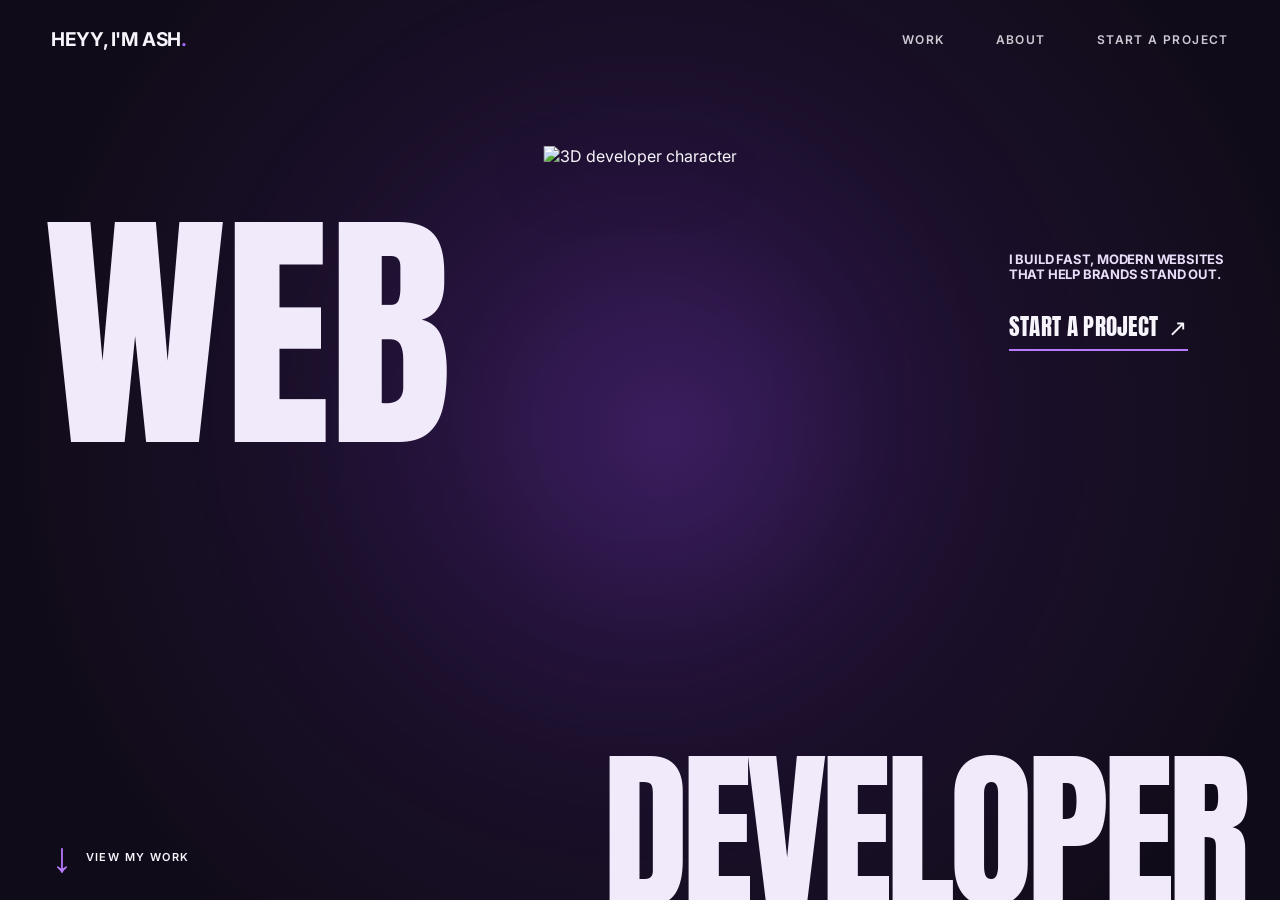
==== index.html @ 02321206 "Add files via upload" ====
<!DOCTYPE html>
<html lang="en">
<head>
    <meta charset="UTF-8">

    <meta
        name="viewport"
        content="width=device-width, initial-scale=1.0"
    >

    <meta
        name="description"
        content="Web Developer Portfolio - Modern websites and digital experiences."
    >

    <title>Web Developer | Portfolio</title>

    <!-- Fonts -->
    <link rel="preconnect" href="https://fonts.googleapis.com">
    <link rel="preconnect" href="https://fonts.gstatic.com" crossorigin>

    <link
        href="https://fonts.googleapis.com/css2?family=Anton&family=Inter:wght@400;500;600;700&display=swap"
        rel="stylesheet"
    >

    <link rel="stylesheet" href="style.css">
</head>

<body>

    <main>

        <!-- =========================
             HERO / HOME
        ========================== -->
        <section class="hero" id="home">

            <header class="navbar">

                <a href="#home" class="logo">
                  HEYY, I'M ASH<span>.</span>
                </a>

                <nav class="desktop-nav" aria-label="Main navigation">
                    <a href="#work">WORK</a>
                    <a href="#about">ABOUT</a>
                    <a href="#contact">START A PROJECT</a>
                </nav>

                <button
                    class="menu-button"
                    id="menuButton"
                    aria-label="Open navigation menu"
                    aria-expanded="false"
                >
                    <span></span>
                    <span></span>
                </button>

            </header>


            <!-- Giant background typography -->
           <!-- WEB stays behind character -->
<div class="hero-title" aria-hidden="true">
    <div class="web-word">WEB</div>
</div>

<!-- CHARACTER -->
<div class="character-wrapper">
    <picture>
        <source
            media="(max-width: 700px)"
            srcset="images/phone-view.png"
        >

        <img
            src="images/laptop-view.png"
            alt="3D developer character"
            class="character"
        >
    </picture>
</div>

<!-- DEVELOPER stays IN FRONT of character -->
<div class="developer-word" aria-hidden="true">
    DEVELOPER
</div>


            
            <!-- Right description -->
            <div class="hero-description">
                <p>
                    I BUILD FAST, MODERN
                    WEBSITES THAT HELP
                    BRANDS STAND OUT.
                </p>

                <a href="#contact" class="project-link">
                    START A PROJECT
                    <span>↗</span>
                </a>
            </div>


            <!-- Bottom -->
            <div class="hero-bottom">

                <a href="#work" class="work-link">
                    <span class="arrow">↓</span>
                    VIEW MY WORK
                </a>

                
            </div>

        </section>


        <!-- Temporary anchors.
             Actual sections hum baad mein banayenge. -->

        <div id="work"></div>
        <div id="about"></div>
        <div id="contact"></div>

    </main>


   <div class="mobile-menu" id="mobileMenu">

    <button
        class="menu-close"
        id="menuClose"
        aria-label="Close navigation menu"
    >
        <span></span>
        <span></span>
    </button>

    <nav>
        <a href="#home">HOME</a>
        <a href="#work">WORK</a>
        <a href="#about">ABOUT</a>
        <a href="#contact">START PROJECT</a>
    </nav>

</div>

    <script src="script.js"></script>

</body>
</html>
---- style.css ----
/* ========================================
   RESET
======================================== */

* {
    margin: 0;
    padding: 0;
    box-sizing: border-box;
}

html {
    scroll-behavior: smooth;
}

body {
    font-family: "Inter", sans-serif;
    background: #100b18;
    color: #f7f4fb;
    overflow-x: hidden;
}

a {
    color: inherit;
    text-decoration: none;
}

button {
    font: inherit;
}


/* ========================================
   HERO
======================================== */

.hero {
    position: relative;

    width: 100%;
    height: 100svh;
    min-height: 650px;

    overflow: hidden;
    isolation: isolate;

    background:
        radial-gradient(
            circle at 52% 48%,
            rgba(111, 53, 180, 0.35) 0%,
            rgba(73, 31, 122, 0.22) 26%,
            rgba(28, 17, 44, 0.7) 53%,
            #100b18 82%
        );
}

.hero::before {
    content: "";

    position: absolute;

    width: 550px;
    height: 550px;

    left: 50%;
    top: 46%;

    transform: translate(-50%, -50%);

    border-radius: 50%;

    background: rgba(116, 55, 190, 0.15);

    filter: blur(90px);

    pointer-events: none;

    z-index: -1;
}


/* ========================================
   NAVBAR
======================================== */

.navbar {
    position: absolute;

    z-index: 20;

    top: 0;
    left: 0;

    width: 100%;

    display: flex;
    align-items: center;
    justify-content: space-between;

    padding: 28px 4vw;
}

.logo {
    font-weight: 700;
    font-size: 19px;
    letter-spacing: -0.4px;
}

.logo span {
    color: #a76cff;
}

.desktop-nav {
    display: flex;
    align-items: center;

    gap: clamp(28px, 4vw, 70px);
}

.desktop-nav a {
    position: relative;

    font-size: 12px;
    font-weight: 600;

    letter-spacing: 1.4px;

    opacity: 0.82;

    transition:
        opacity 0.25s ease,
        color 0.25s ease;
}

.desktop-nav a::after {
    content: "";

    position: absolute;

    left: 0;
    bottom: -7px;

    width: 0;
    height: 1px;

    background: #b47cff;

    transition: width 0.25s ease;
}

.desktop-nav a:hover {
    opacity: 1;
    color: #c49aff;
}

.desktop-nav a:hover::after {
    width: 100%;
}


/* ========================================
   MAIN TYPOGRAPHY
======================================== */

.hero-title {
    position: absolute;
    inset: 0;

    z-index: 1;

    font-family: "Anton", sans-serif;
    font-weight: 400;

    line-height: 0.78;
    letter-spacing: -0.035em;

    text-transform: uppercase;

    pointer-events: none;
}

.web-word {
    position: absolute;

    left: 3.4vw;
    top: 26%;

    font-size: clamp(130px, 20vw, 370px);

    color: #f0eafb;
}


/* ========================================
   CHARACTER
======================================== */

.character-wrapper {
    position: absolute;

    z-index: 3;

    left: 50%;
    bottom: -2px;

    transform: translateX(-50%);

    height: 84%;

    display: flex;
    align-items: flex-end;
    justify-content: center;

    pointer-events: none;
}

.character-wrapper picture {
    height: 100%;

    display: flex;
    align-items: flex-end;
}

.character {
    display: block;

    width: auto;
    height: 100%;

    object-fit: contain;
    object-position: bottom center;

    filter:
        drop-shadow(0 20px 35px rgba(0, 0, 0, 0.2))
        drop-shadow(0 0 25px rgba(71, 81, 255, 0.07));
}


/* ========================================
   DEVELOPER FOREGROUND
======================================== */

.developer-word {
    position: absolute;

    z-index: 5;

    right: 2.8vw;
    bottom: 0;

    font-family: "Anton", sans-serif;
    font-weight: 400;

    font-size: clamp(100px, 13.5vw, 255px);

    line-height: 0.78;
    letter-spacing: -0.035em;

    color: #f0eafb;

    text-transform: uppercase;

    pointer-events: none;
}


/* ========================================
   HERO DESCRIPTION
======================================== */

.hero-description {
    position: absolute;

    z-index: 7;

    top: 28%;
    right: 4vw;

    width: 220px;
}

.hero-description p {
    color: #e9ddfa;

    font-size: 13px;
    font-weight: 700;

    line-height: 1.12;
    letter-spacing: -0.2px;
}

.project-link {
    display: inline-flex;
    align-items: center;

    gap: 10px;

    margin-top: 28px;
    padding-bottom: 5px;

    border-bottom: 2px solid #b77aff;

    font-family: "Anton", sans-serif;

    font-size: 23px;

    letter-spacing: 0.3px;

    transition:
        color 0.2s ease,
        gap 0.2s ease;
}

.project-link:hover {
    color: #bf8aff;
    gap: 15px;
}


/* ========================================
   HERO BOTTOM
======================================== */

.hero-bottom {
    position: absolute;

    z-index: 8;

    left: 4vw;
    right: 4vw;
    bottom: 28px;

    display: flex;
    align-items: flex-end;
    justify-content: space-between;
}

.work-link {
    display: flex;
    align-items: center;

    gap: 12px;

    font-size: 11px;
    font-weight: 600;

    letter-spacing: 1.4px;
}

.arrow {
    font-family: Arial, sans-serif;

    color: #b77aff;

    font-size: 42px;
    font-weight: 300;

    line-height: 0.7;
}


/* ========================================
   MOBILE MENU BUTTON
======================================== */

.menu-button {
    display: none;

    width: 42px;
    height: 42px;

    background: transparent;
    border: 0;

    cursor: pointer;
}

.menu-button span {
    position: absolute;

    left: 6px;

    width: 30px;
    height: 4px;

    background: #ffffff;

    border-radius: 20px;

    transform-origin: center;

    transition:
        top 0.3s ease,
        transform 0.3s ease;
}

.menu-button span:first-child {
    top: 12px;
}

.menu-button span:last-child {
    top: 24px;
}

.menu-button.active span:first-child {
    top: 19px;

    transform: rotate(45deg);
}

.menu-button.active span:last-child {
    top: 19px;

    transform: rotate(-45deg);
}


/* ========================================
   MOBILE DRAWER
======================================== */

.mobile-menu {
    position: fixed;

    z-index: 100;

    top: 0;
    right: 0;

    width: 74vw;
    max-width: 320px;

    height: 100svh;

    display: flex;
    align-items: flex-start;
    justify-content: center;

    padding: 105px 28px 50px;

    background: rgba(27, 14, 45, 0.98);

    backdrop-filter: blur(18px);

    transform: translateX(105%);

    transition: transform 0.35s ease;
}
.menu-close {
    position: absolute;

    top: 22px;
    right: 22px;

    width: 42px;
    height: 42px;

    background: transparent;
    border: 0;

    cursor: pointer;

    z-index: 10;
}

.menu-close span {
    position: absolute;

    top: 19px;
    left: 5px;

    width: 32px;
    height: 4px;

    background: #ffffff;

    border-radius: 10px;
}

.menu-close span:first-child {
    transform: rotate(45deg);
}

.menu-close span:last-child {
    transform: rotate(-45deg);
}
.mobile-menu.open {
    transform: translateX(0);
}

.mobile-menu nav {
    width: 100%;

    display: flex;
    flex-direction: column;

    align-items: flex-end;

    gap: 22px;

    text-align: right;
}

.mobile-menu a {
    font-family: "Anton", sans-serif;

    font-size: 38px;

    line-height: 1;

    color: #f0eafb;

    transition: color 0.2s ease;
}

.mobile-menu a:hover {
    color: #b77aff;
}


/* ========================================
   TABLET
======================================== */

@media (max-width: 1000px) {

    .hero-description {
        top: 24%;
        right: 3vw;

        width: 180px;
    }

    .hero-description p {
        font-size: 11px;
    }

    .project-link {
        font-size: 19px;
    }

    .character-wrapper {
        height: 78%;
    }

    .developer-word {
        bottom: 0;
    }
}


/* ========================================
   MOBILE
======================================== */

@media (max-width: 700px) {

    .hero {
        min-height: 620px;

        background:
            radial-gradient(
                circle at 50% 47%,
                rgba(117, 56, 187, 0.42),
                rgba(41, 22, 65, 0.55) 42%,
                #100b18 76%
            );
    }


    /* NAVBAR */

    .navbar {
        position: absolute;

        z-index: 1001;

        padding: 22px 20px;

        pointer-events: none;
    }

    .navbar .logo {
        font-size: 16px;

        pointer-events: auto;
    }

    .desktop-nav {
        display: none;
    }


    /* HAMBURGER / X */

    .menu-button {
        display: block;

        position: fixed;

        top: 20px;
        right: 20px;

        z-index: 1002;

        width: 42px;
        height: 42px;

        pointer-events: auto;
    }

    .menu-button span {
        left: 6px;

        width: 30px;
        height: 4px;

        background: #ffffff;
    }

    .menu-button span:first-child {
        top: 12px;
    }

    .menu-button span:last-child {
        top: 24px;
    }

    .menu-button.active span:first-child {
        top: 19px;

        transform: rotate(45deg);
    }

    .menu-button.active span:last-child {
        top: 19px;

        transform: rotate(-45deg);
    }


    /* WEB */

    .web-word {
        left: 5vw;
        top: 18%;

        font-size: 37vw;

        line-height: 0.8;

        color: #f0eafb;
    }


    /* CHARACTER */

    .character-wrapper {
        left: 50%;
        bottom: -2px;

        height: 74%;

        transform: translateX(-50%);
    }


    /* DEVELOPER */

    .developer-word {
        left: 50%;
        right: auto;

        bottom: 11%;

        transform: translateX(-50%);

        width: 94vw;

        font-size: 20.5vw;

        line-height: 0.82;

        text-align: center;

        white-space: nowrap;

        color: #f0eafb;
    }


    /* START PROJECT */

    .hero-description {
        top: 39%;
        right: 18px;

        width: auto;
    }

    .hero-description p {
        display: none;
    }

    .project-link {
        float: none;

        margin-top: 0;

        padding-bottom: 5px;

        font-size: 14px;

        border-bottom: 1px solid #b77aff;
    }


    /* VIEW WORK */

    .hero-bottom {
        left: 18px;
        right: 18px;
        bottom: 20px;
    }

    .work-link {
        font-size: 9px;
    }

    .arrow {
        font-size: 30px;
    }

    .availability {
        display: none;
    }
}


/* ========================================
   VERY SMALL MOBILE
======================================== */

@media (max-width: 420px) {

    .character-wrapper {
        height: 69%;
    }

    .developer-word {
        width: 96vw;

        font-size: 20vw;

        bottom: 11%;
    }

    .hero-description {
        top: 35%;
    }

}
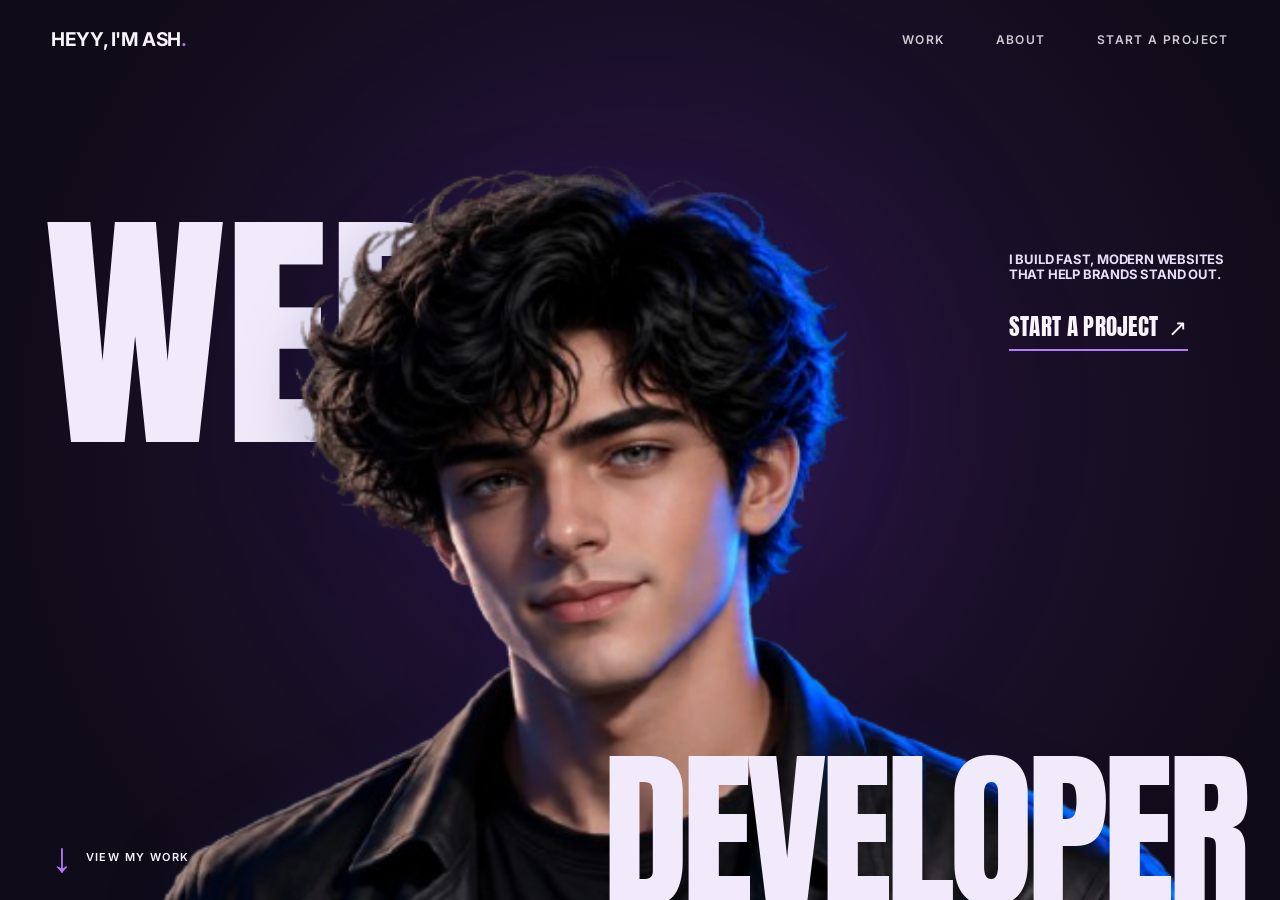
==== commit 64a156bf: "Add files via upload" ====
--- a/index.html
+++ b/index.html
@@ -72,11 +72,11 @@
     <picture>
         <source
             media="(max-width: 700px)"
-            srcset="images/phone-view.png"
+            srcset="phone-view.png"
         >
 
         <img
-            src="images/laptop-view.png"
+            src="laptop-view.png"
             alt="3D developer character"
             class="character"
         >
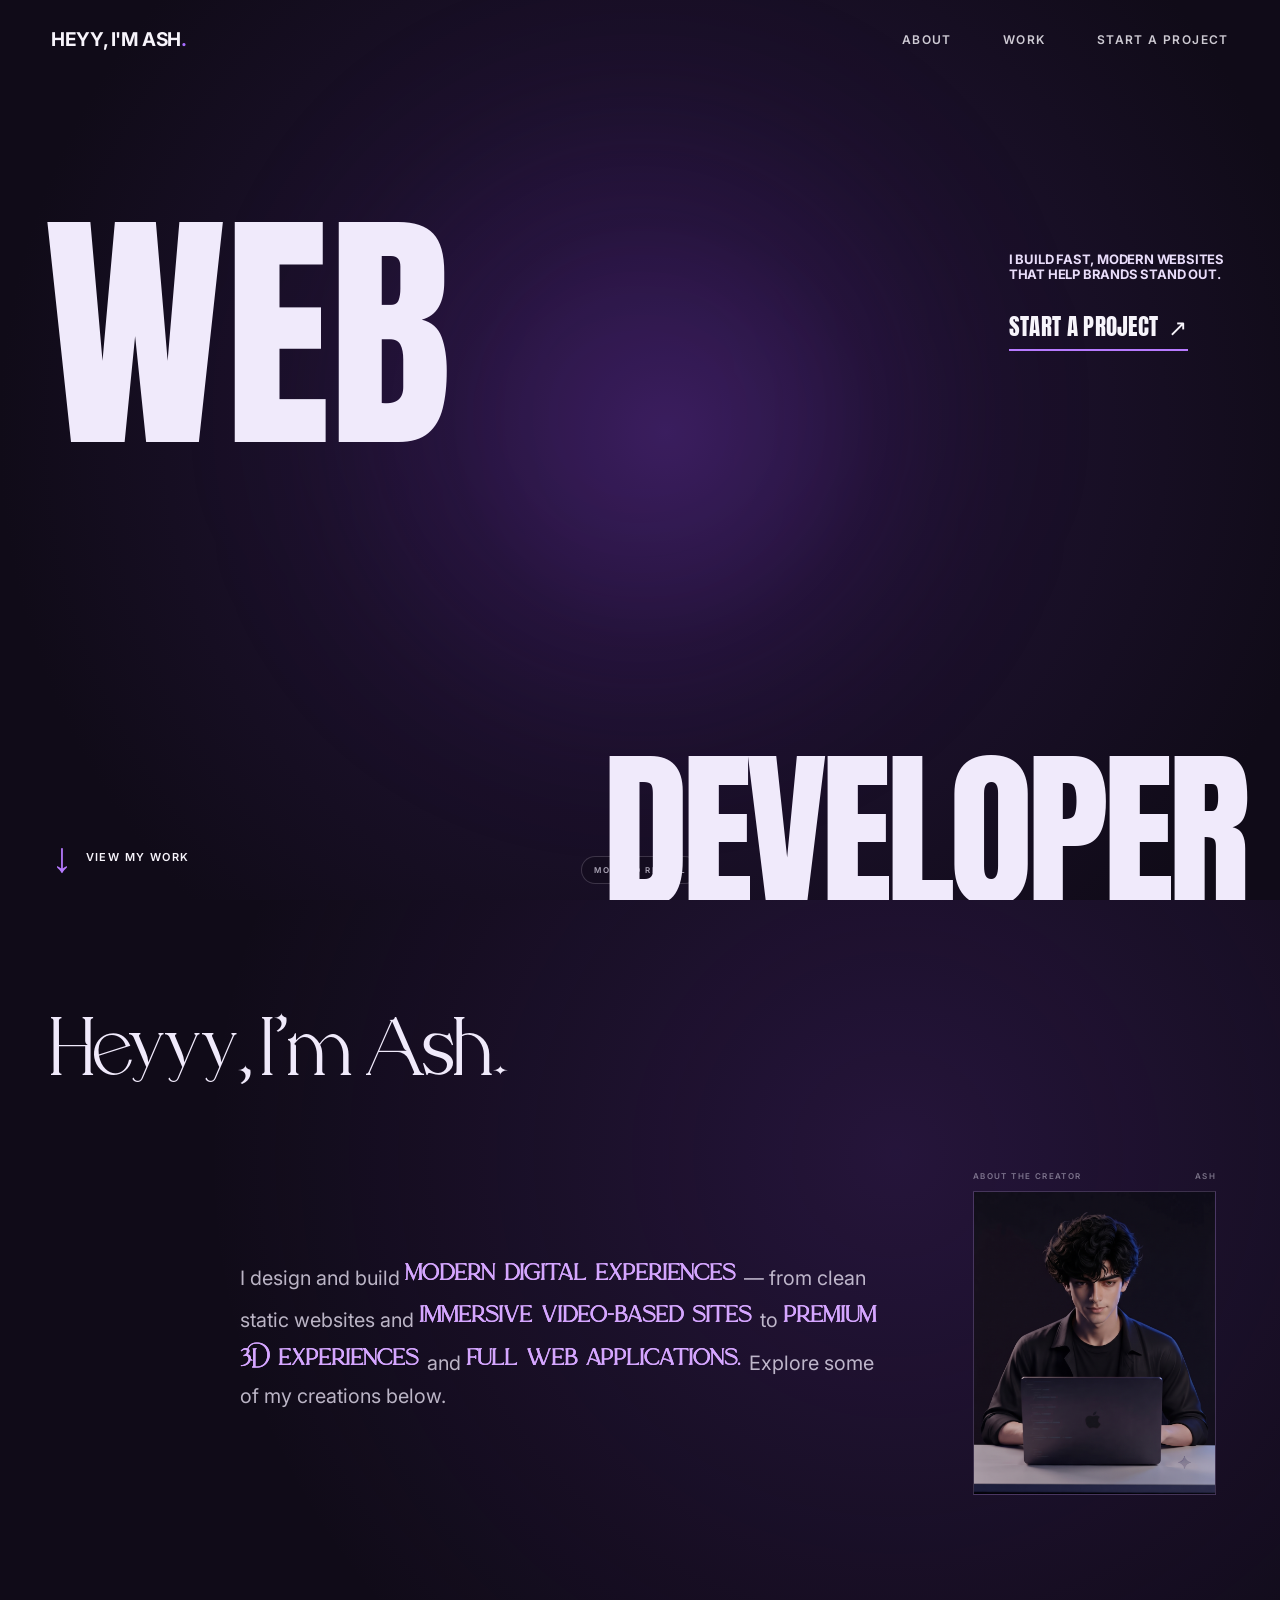
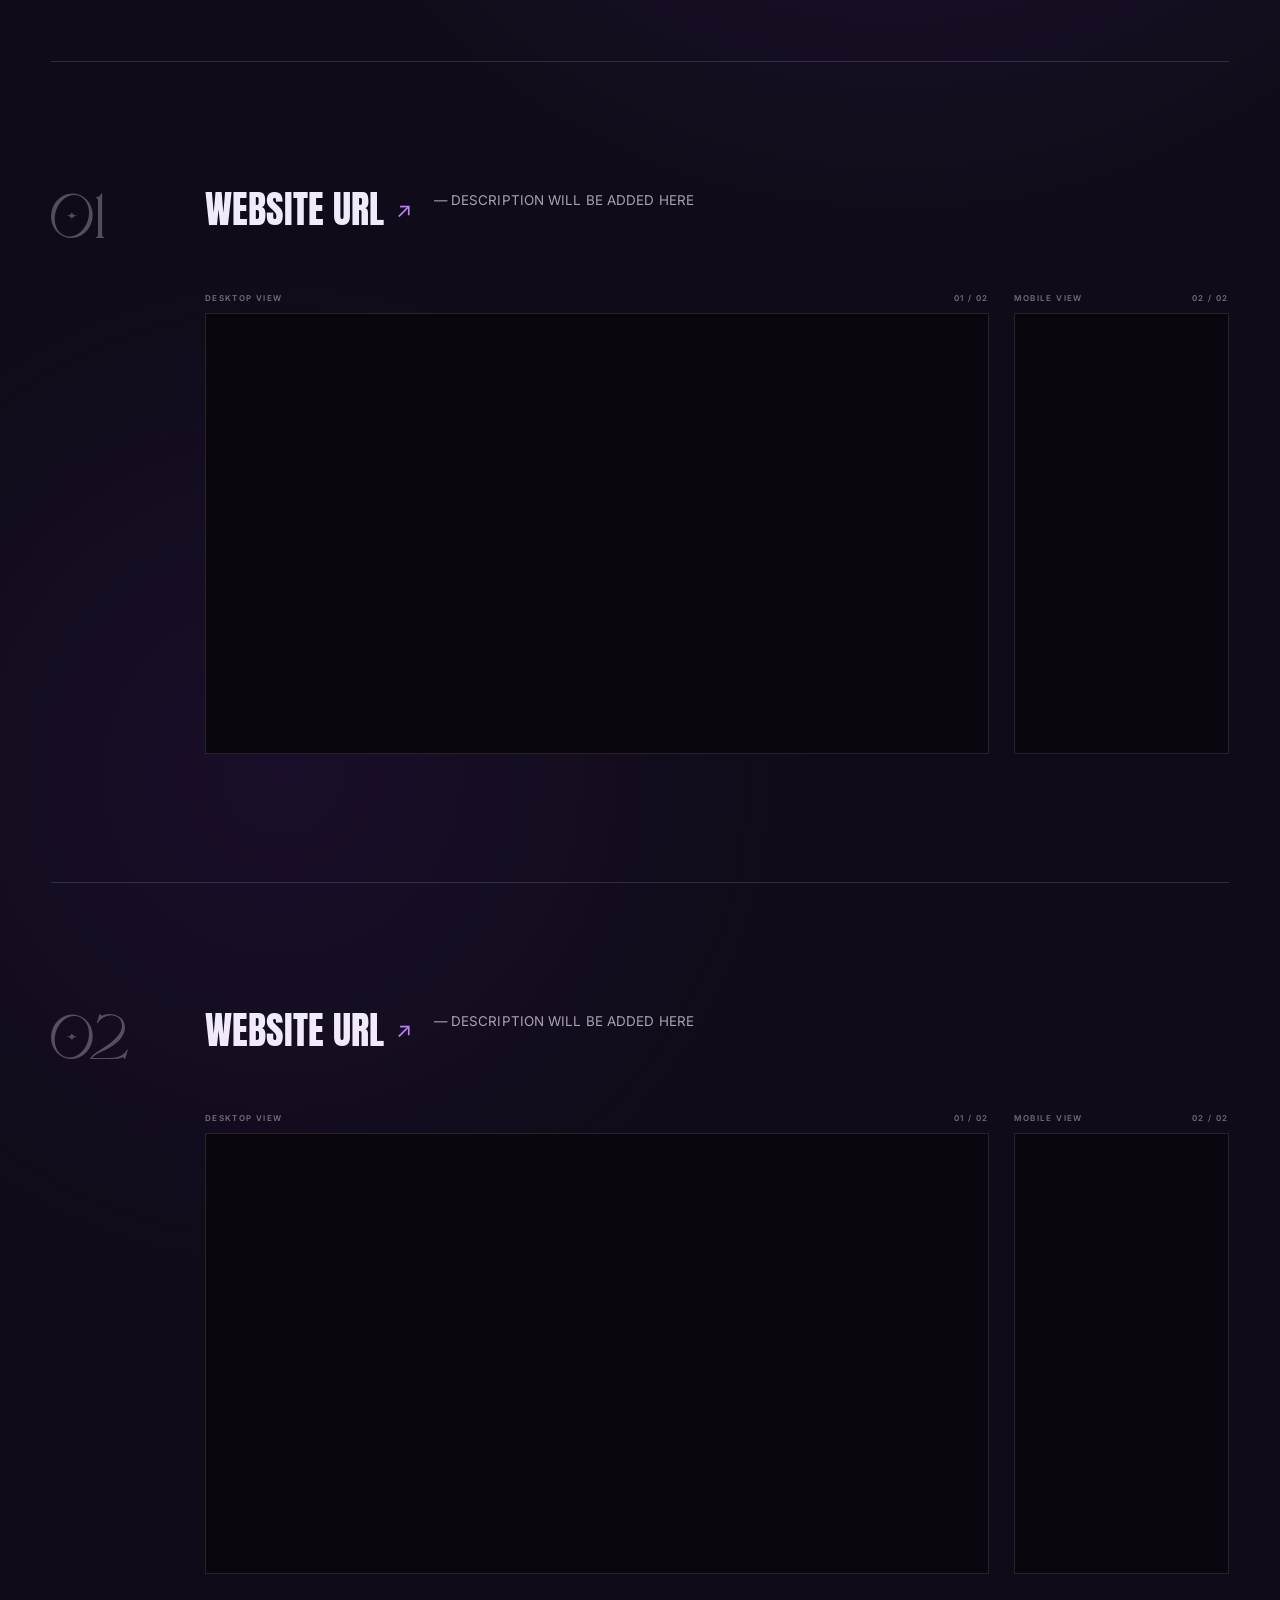
==== commit 73582f43: "Add files via upload" ====
--- a/index.html
+++ b/index.html
@@ -25,41 +25,44 @@
     >
 
     <link rel="stylesheet" href="style.css">
+    <link rel="stylesheet" href="work.css">
 </head>
 
 <body>
 
+   <body>
+
+    <!-- GLOBAL FIXED NAVBAR -->
+    <header class="navbar">
+
+        <a href="#home" class="logo">
+            HEYY, I'M ASH<span>.</span>
+        </a>
+
+        <nav class="desktop-nav" aria-label="Main navigation">
+            <a href="#about">ABOUT</a>
+            <a href="#work">WORK</a>
+            <a href="#contact">START A PROJECT</a>
+        </nav>
+
+        <button
+            class="menu-button"
+            id="menuButton"
+            aria-label="Open navigation menu"
+            aria-expanded="false"
+        >
+            <span></span>
+            <span></span>
+        </button>
+
+    </header>
+
+
     <main>
 
-        <!-- =========================
-             HERO / HOME
-        ========================== -->
         <section class="hero" id="home">
 
-            <header class="navbar">
-
-                <a href="#home" class="logo">
-                  HEYY, I'M ASH<span>.</span>
-                </a>
-
-                <nav class="desktop-nav" aria-label="Main navigation">
-                    <a href="#work">WORK</a>
-                    <a href="#about">ABOUT</a>
-                    <a href="#contact">START A PROJECT</a>
-                </nav>
-
-                <button
-                    class="menu-button"
-                    id="menuButton"
-                    aria-label="Open navigation menu"
-                    aria-expanded="false"
-                >
-                    <span></span>
-                    <span></span>
-                </button>
-
-            </header>
-
+            <!-- WEB etc starts here -->
 
             <!-- Giant background typography -->
            <!-- WEB stays behind character -->
@@ -67,22 +70,65 @@
     <div class="web-word">WEB</div>
 </div>
 
-<!-- CHARACTER -->
-<div class="character-wrapper">
-    <picture>
-        <source
-            media="(max-width: 700px)"
-            srcset="phone-view.png"
+<!-- =========================================
+     INTERACTIVE MASK CHARACTER
+========================================== -->
+
+<div
+    class="character-wrapper reveal-character"
+    id="revealCharacter"
+>
+
+    <div class="character-stack">
+
+        <!-- NORMAL / UNMASKED CHARACTER -->
+        <picture class="character-layer character-plain">
+            <source
+                media="(max-width: 700px)"
+                srcset="images/phone-view.png"
+            >
+
+            <img
+                src="laptop-view.png"
+                alt="Ash"
+                draggable="false"
+            >
+        </picture>
+
+
+        <!-- MASKED CHARACTER -->
+        <picture
+            class="character-layer character-masked"
+            id="maskedCharacter"
+            aria-hidden="true"
         >
-
-        <img
-            src="laptop-view.png"
-            alt="3D developer character"
-            class="character"
-        >
-    </picture>
+            <source
+                media="(max-width: 700px)"
+                srcset="images/phone-mask.png"
+            >
+
+            <img
+                src="laptop-mask.png"
+                alt=""
+                draggable="false"
+            >
+        </picture>
+
+    </div>
+
+
+    <!-- Small interaction hint -->
+    <div class="reveal-hint" id="revealHint">
+        <span class="desktop-hint">
+            MOVE TO REVEAL
+        </span>
+
+        <span class="touch-hint">
+            TOUCH TO REVEAL
+        </span>
+    </div>
+
 </div>
-
 <!-- DEVELOPER stays IN FRONT of character -->
 <div class="developer-word" aria-hidden="true">
     DEVELOPER
@@ -122,8 +168,268 @@
         <!-- Temporary anchors.
              Actual sections hum baad mein banayenge. -->
 
-        <div id="work"></div>
-        <div id="about"></div>
+        <!-- =========================================
+     WORK / MY CREATIONS
+========================================== -->
+
+<section class="work-section">
+
+    <!-- INTRO -->
+    <div class="work-intro" id="about">
+
+        <h2 class="work-intro-title">
+            Heyyy, I'm Ash.
+        </h2>
+
+        <div class="work-intro-grid">
+
+            <div class="work-copy">
+
+                <p>
+                    I design and build
+                    <span class="work-highlight">
+                        modern digital experiences
+                    </span>
+                    — from clean static websites and
+                    <span class="work-highlight">
+                        immersive video-based sites
+                    </span>
+                    to
+                    <span class="work-highlight">
+                        premium 3D experiences
+                    </span>
+                    and
+                    <span class="work-highlight">
+                        full web applications.
+                    </span>
+                    Explore some of my creations below.
+                </p>
+
+            </div>
+
+
+            <!-- YOUR PHOTO -->
+            <div class="ash-photo-wrap">
+
+                <div class="photo-topline">
+                    <span>ABOUT THE CREATOR</span>
+                    <span>ASH</span>
+                </div>
+
+                <div class="ash-photo">
+
+                    <img
+                        src="ash-profile.png"
+                        alt="Ash"
+                    >
+
+                </div>
+
+            </div>
+
+        </div>
+
+    </div>
+
+
+    <!-- =====================================
+         PROJECT 01
+    ====================================== -->
+
+    <article class="work-project" id="work">
+
+        <div class="project-index">
+            01
+        </div>
+
+
+        <div class="project-main">
+
+            <div class="project-title-row">
+
+                <a
+                    href="#"
+                    target="_blank"
+                    rel="noopener noreferrer"
+                    class="work-url"
+                >
+                    WEBSITE URL
+                    <span>↗</span>
+                </a>
+
+
+                <p class="work-project-description">
+                    — DESCRIPTION WILL BE ADDED HERE
+                </p>
+
+            </div>
+
+
+            <!-- VIDEO ROW -->
+            <div class="project-video-row">
+
+                <!-- LAPTOP VIDEO -->
+                <div class="project-video laptop-video">
+
+                    <div class="video-meta">
+                        <span>DESKTOP VIEW</span>
+                        <span>01 / 02</span>
+                    </div>
+
+                    <div class="laptop-video-frame">
+
+                        <video
+                            autoplay
+                            muted
+                            loop
+                            playsinline
+                            preload="metadata"
+                        >
+                            <source
+                                src="videos/project-1-laptop.mp4"
+                                type="video/mp4"
+                            >
+                        </video>
+
+                    </div>
+
+                </div>
+
+
+                <!-- PHONE VIDEO -->
+                <div class="project-video mobile-video">
+
+                    <div class="video-meta">
+                        <span>MOBILE VIEW</span>
+                        <span>02 / 02</span>
+                    </div>
+
+                    <div class="phone-video-frame">
+
+                        <video
+                            autoplay
+                            muted
+                            loop
+                            playsinline
+                            preload="metadata"
+                        >
+                            <source
+                                src="videos/project-1-phone.mp4"
+                                type="video/mp4"
+                            >
+                        </video>
+
+                    </div>
+
+                </div>
+
+            </div>
+
+        </div>
+
+    </article>
+
+
+
+    <!-- =====================================
+         PROJECT 02
+    ====================================== -->
+
+    <article class="work-project">
+
+        <div class="project-index">
+            02
+        </div>
+
+
+        <div class="project-main">
+
+            <div class="project-title-row">
+
+                <a
+                    href="#"
+                    target="_blank"
+                    rel="noopener noreferrer"
+                    class="work-url"
+                >
+                    WEBSITE URL
+                    <span>↗</span>
+                </a>
+
+
+                <p class="work-project-description">
+                    — DESCRIPTION WILL BE ADDED HERE
+                </p>
+
+            </div>
+
+
+            <!-- VIDEO ROW -->
+            <div class="project-video-row">
+
+                <!-- LAPTOP VIDEO -->
+                <div class="project-video laptop-video">
+
+                    <div class="video-meta">
+                        <span>DESKTOP VIEW</span>
+                        <span>01 / 02</span>
+                    </div>
+
+                    <div class="laptop-video-frame">
+
+                        <video
+                            autoplay
+                            muted
+                            loop
+                            playsinline
+                            preload="metadata"
+                        >
+                            <source
+                                src="videos/project-2-laptop.mp4"
+                                type="video/mp4"
+                            >
+                        </video>
+
+                    </div>
+
+                </div>
+
+
+                <!-- PHONE VIDEO -->
+                <div class="project-video mobile-video">
+
+                    <div class="video-meta">
+                        <span>MOBILE VIEW</span>
+                        <span>02 / 02</span>
+                    </div>
+
+                    <div class="phone-video-frame">
+
+                        <video
+                            autoplay
+                            muted
+                            loop
+                            playsinline
+                            preload="metadata"
+                        >
+                            <source
+                                src="videos/project-2-phone.mp4"
+                                type="video/mp4"
+                            >
+                        </video>
+
+                    </div>
+
+                </div>
+
+            </div>
+
+        </div>
+
+    </article>
+
+</section>
+        
         <div id="contact"></div>
 
     </main>
@@ -141,15 +447,29 @@
     </button>
 
     <nav>
+        <a href="#about">ABOUT</a>
+        <a href="#work">WORK</a>
+        <a href="#contact">START PROJECT</a>
         <a href="#home">HOME</a>
-        <a href="#work">WORK</a>
-        <a href="#about">ABOUT</a>
-        <a href="#contact">START PROJECT</a>
     </nav>
-
 </div>
 
     <script src="script.js"></script>
+
+
+
+
+
+
+
+
+
+
+
+
+
+
+
 
 </body>
 </html>
--- a/style.css
+++ b/style.css
@@ -83,9 +83,9 @@
 ======================================== */
 
 .navbar {
-    position: absolute;
-
-    z-index: 20;
+    position: fixed;
+
+    z-index: 1000;
 
     top: 0;
     left: 0;
@@ -98,7 +98,24 @@
 
     padding: 28px 4vw;
 }
-
+.navbar {
+    transition:
+        background 0.3s ease,
+        backdrop-filter 0.3s ease,
+        padding 0.3s ease;
+}
+
+.navbar.scrolled {
+    background: rgba(16, 11, 24, 0.78);
+
+    backdrop-filter: blur(14px);
+    -webkit-backdrop-filter: blur(14px);
+
+    padding-top: 18px;
+    padding-bottom: 18px;
+
+    border-bottom: 1px solid rgba(255, 255, 255, 0.06);
+}
 .logo {
     font-weight: 700;
     font-size: 19px;
@@ -191,7 +208,7 @@
 
 
 /* ========================================
-   CHARACTER
+   INTERACTIVE MASK CHARACTER
 ======================================== */
 
 .character-wrapper {
@@ -213,14 +230,35 @@
     pointer-events: none;
 }
 
-.character-wrapper picture {
+
+/* Actual two-image stack */
+
+.character-stack {
+    position: relative;
+
     height: 100%;
+    width: max-content;
 
     display: flex;
     align-items: flex-end;
-}
-
-.character {
+
+    pointer-events: auto;
+
+    user-select: none;
+    -webkit-user-select: none;
+}
+
+
+/* Both layers */
+
+.character-layer {
+    display: block;
+
+    height: 100%;
+}
+
+
+.character-layer img {
     display: block;
 
     width: auto;
@@ -229,11 +267,144 @@
     object-fit: contain;
     object-position: bottom center;
 
+    user-select: none;
+    -webkit-user-drag: none;
+
     filter:
-        drop-shadow(0 20px 35px rgba(0, 0, 0, 0.2))
+        drop-shadow(0 20px 35px rgba(0, 0, 0, 0.20))
         drop-shadow(0 0 25px rgba(71, 81, 255, 0.07));
 }
 
+
+/* Plain image determines the stack size */
+
+.character-plain {
+    position: relative;
+
+    z-index: 1;
+}
+
+
+/* Masked version sits exactly above */
+
+.character-masked {
+    position: absolute;
+
+    z-index: 2;
+
+    inset: 0;
+
+    /*
+       Default state:
+       completely visible mask.
+
+       JS updates these variables.
+    */
+
+    --spot-x: 50%;
+    --spot-y: 40%;
+    --spot-size: 0px;
+
+    -webkit-mask-image:
+        radial-gradient(
+            circle var(--spot-size)
+            at var(--spot-x) var(--spot-y),
+
+            transparent 0%,
+            transparent 52%,
+
+            rgba(0, 0, 0, 0.18) 65%,
+            rgba(0, 0, 0, 0.70) 82%,
+
+            #000 100%
+        );
+
+    mask-image:
+        radial-gradient(
+            circle var(--spot-size)
+            at var(--spot-x) var(--spot-y),
+
+            transparent 0%,
+            transparent 52%,
+
+            rgba(0, 0, 0, 0.18) 65%,
+            rgba(0, 0, 0, 0.70) 82%,
+
+            #000 100%
+        );
+
+    -webkit-mask-repeat: no-repeat;
+    mask-repeat: no-repeat;
+
+    pointer-events: none;
+}
+.character-masked img {
+    position: absolute;
+    inset: 0;
+
+    width: 100%;
+    height: 100%;
+
+    object-fit: contain;
+    object-position: bottom center;
+}
+
+/* ========================================
+   REVEAL HINT
+======================================== */
+
+.reveal-hint {
+    position: absolute;
+
+    z-index: 8;
+
+    left: 50%;
+    bottom: 18px;
+
+    transform: translateX(-50%);
+
+    padding: 8px 12px;
+
+    border: 1px solid rgba(240, 234, 251, 0.18);
+
+    border-radius: 999px;
+
+    background: rgba(16, 11, 24, 0.38);
+
+    backdrop-filter: blur(8px);
+    -webkit-backdrop-filter: blur(8px);
+
+    font-family: "Inter", sans-serif;
+
+    font-size: 8px;
+    font-weight: 600;
+
+    letter-spacing: 1.5px;
+
+    color: rgba(240, 234, 251, 0.68);
+
+    white-space: nowrap;
+
+    pointer-events: none;
+
+    transition:
+        opacity 0.5s ease,
+        transform 0.5s ease;
+}
+
+
+.reveal-hint.hide {
+    opacity: 0;
+
+    transform:
+        translateX(-50%)
+        translateY(7px);
+}
+
+
+.touch-hint {
+    display: none;
+}
 
 /* ========================================
    DEVELOPER FOREGROUND
@@ -385,32 +556,6 @@
     background: #ffffff;
 
     border-radius: 20px;
-
-    transform-origin: center;
-
-    transition:
-        top 0.3s ease,
-        transform 0.3s ease;
-}
-
-.menu-button span:first-child {
-    top: 12px;
-}
-
-.menu-button span:last-child {
-    top: 24px;
-}
-
-.menu-button.active span:first-child {
-    top: 19px;
-
-    transform: rotate(45deg);
-}
-
-.menu-button.active span:last-child {
-    top: 19px;
-
-    transform: rotate(-45deg);
 }
 
 
@@ -421,14 +566,13 @@
 .mobile-menu {
     position: fixed;
 
-    z-index: 100;
+    z-index: 1100;
 
     top: 0;
     right: 0;
 
     width: 74vw;
     max-width: 320px;
-
     height: 100svh;
 
     display: flex;
@@ -440,11 +584,47 @@
     background: rgba(27, 14, 45, 0.98);
 
     backdrop-filter: blur(18px);
+    -webkit-backdrop-filter: blur(18px);
 
     transform: translateX(105%);
 
     transition: transform 0.35s ease;
 }
+
+.mobile-menu.open {
+    transform: translateX(0);
+}
+
+.mobile-menu nav {
+    width: 100%;
+
+    display: flex;
+    flex-direction: column;
+
+    align-items: flex-end;
+
+    gap: 22px;
+
+    text-align: right;
+}
+
+.mobile-menu a {
+    font-family: "Anton", sans-serif;
+
+    font-size: 38px;
+
+    line-height: 1;
+
+    color: #f0eafb;
+}
+
+.mobile-menu a:hover {
+    color: #b77aff;
+}
+
+
+/* CLOSE BUTTON */
+
 .menu-close {
     position: absolute;
 
@@ -482,38 +662,6 @@
 
 .menu-close span:last-child {
     transform: rotate(-45deg);
-}
-.mobile-menu.open {
-    transform: translateX(0);
-}
-
-.mobile-menu nav {
-    width: 100%;
-
-    display: flex;
-    flex-direction: column;
-
-    align-items: flex-end;
-
-    gap: 22px;
-
-    text-align: right;
-}
-
-.mobile-menu a {
-    font-family: "Anton", sans-serif;
-
-    font-size: 38px;
-
-    line-height: 1;
-
-    color: #f0eafb;
-
-    transition: color 0.2s ease;
-}
-
-.mobile-menu a:hover {
-    color: #b77aff;
 }
 
 
@@ -540,10 +688,6 @@
 
     .character-wrapper {
         height: 78%;
-    }
-
-    .developer-word {
-        bottom: 0;
     }
 }
 
@@ -567,10 +711,10 @@
     }
 
 
-    /* NAVBAR */
+    /* NAV */
 
     .navbar {
-        position: absolute;
+        position: fixed;
 
         z-index: 1001;
 
@@ -589,9 +733,6 @@
         display: none;
     }
 
-
-    /* HAMBURGER / X */
-
     .menu-button {
         display: block;
 
@@ -602,19 +743,7 @@
 
         z-index: 1002;
 
-        width: 42px;
-        height: 42px;
-
         pointer-events: auto;
-    }
-
-    .menu-button span {
-        left: 6px;
-
-        width: 30px;
-        height: 4px;
-
-        background: #ffffff;
     }
 
     .menu-button span:first-child {
@@ -623,18 +752,6 @@
 
     .menu-button span:last-child {
         top: 24px;
-    }
-
-    .menu-button.active span:first-child {
-        top: 19px;
-
-        transform: rotate(45deg);
-    }
-
-    .menu-button.active span:last-child {
-        top: 19px;
-
-        transform: rotate(-45deg);
     }
 
 
@@ -652,7 +769,7 @@
     }
 
 
-    /* CHARACTER */
+    /* INTERACTIVE CHARACTER */
 
     .character-wrapper {
         left: 50%;
@@ -663,6 +780,26 @@
         transform: translateX(-50%);
     }
 
+    .character-stack {
+        touch-action: pan-y;
+    }
+
+    .desktop-hint {
+        display: none;
+    }
+
+    .touch-hint {
+        display: inline;
+    }
+
+    .reveal-hint {
+        bottom: 25%;
+
+        font-size: 7px;
+
+        padding: 7px 10px;
+    }
+
 
     /* DEVELOPER */
 
@@ -681,7 +818,6 @@
         line-height: 0.82;
 
         text-align: center;
-
         white-space: nowrap;
 
         color: #f0eafb;
@@ -702,8 +838,6 @@
     }
 
     .project-link {
-        float: none;
-
         margin-top: 0;
 
         padding-bottom: 5px;
@@ -730,9 +864,6 @@
         font-size: 30px;
     }
 
-    .availability {
-        display: none;
-    }
 }
 
 
@@ -758,4 +889,4 @@
         top: 35%;
     }
 
-}+}
--- a/work.css
+++ b/work.css
@@ -0,0 +1,770 @@
+/* ========================================
+   CUSTOM FONTS
+======================================== */
+
+@font-face {
+    font-family: "Carlo";
+    src: url("Carlo.otf") format("opentype");
+    font-weight: 400;
+    font-style: normal;
+    font-display: swap;
+}
+
+@font-face {
+    font-family: "Le Major";
+    src: url("LeMajor-Regular.woff") format("woff");
+    font-weight: 400;
+    font-style: normal;
+    font-display: swap;
+}
+/* =========================================================
+   WORK / MY CREATIONS
+========================================================= */
+
+.work-section {
+    position: relative;
+
+    width: 100%;
+
+    padding:
+        clamp(100px, 9vw, 160px)
+        4vw
+        clamp(120px, 11vw, 190px);
+
+    overflow: hidden;
+
+    color: #f0eafb;
+
+    background:
+        radial-gradient(
+            circle at 70% 10%,
+            rgba(111, 53, 180, 0.22),
+            transparent 28%
+        ),
+        radial-gradient(
+            circle at 22% 58%,
+            rgba(73, 31, 122, 0.18),
+            transparent 30%
+        ),
+        #100b18;
+}
+
+
+/* =========================================================
+   INTRO
+========================================================= */
+
+.work-intro {
+    width: min(100%, 1500px);
+
+    margin: 0 auto;
+
+    padding-bottom: clamp(130px, 13vw, 210px);
+}
+
+
+.work-intro-title {
+    font-family: "Carlo", serif;
+
+    font-size: clamp(55px, 6.5vw, 110px);
+    font-weight: 400;
+
+    line-height: 0.95;
+
+    letter-spacing: -0.035em;
+
+    color: #f0eafb;
+}
+
+
+.work-intro-grid {
+    width: min(1050px, 82%);
+
+    margin-top: clamp(55px, 6vw, 95px);
+    margin-left: auto;
+
+    display: grid;
+
+    grid-template-columns:
+        minmax(0, 1fr)
+        clamp(220px, 20vw, 300px);
+
+    align-items: center;
+
+    gap: clamp(50px, 7vw, 105px);
+}
+
+
+.work-copy {
+    min-width: 0;
+}
+
+
+.work-copy p {
+    max-width: 720px;
+
+    font-family: "Inter", sans-serif;
+
+    font-size: clamp(18px, 1.55vw, 24px);
+    font-weight: 400;
+
+    line-height: 1.68;
+
+    color: rgba(240, 234, 251, 0.76);
+}
+
+
+.work-highlight {
+    font-family: "Le Major", serif;
+
+    font-size: 1.16em;
+    font-weight: 600;
+
+    line-height: inherit;
+
+    color: #d5a6ff;
+
+    text-shadow: 0 0 0.35px currentColor;
+}
+
+/* =========================================================
+   ASH PHOTO
+========================================================= */
+
+.ash-photo-wrap {
+    width: 100%;
+}
+
+
+.photo-topline {
+    display: flex;
+    justify-content: space-between;
+
+    margin-bottom: 10px;
+
+    font-family: "Inter", sans-serif;
+
+    font-size: 8px;
+    font-weight: 600;
+
+    letter-spacing: 1.4px;
+
+    color: rgba(240, 234, 251, 0.45);
+}
+
+
+.ash-photo {
+    position: relative;
+
+    width: 100%;
+
+    aspect-ratio: 4 / 5;
+
+    overflow: hidden;
+
+    border: 1px solid rgba(240, 234, 251, 0.12);
+
+    background:
+        linear-gradient(
+            145deg,
+            rgba(166, 100, 255, 0.18),
+            rgba(255, 255, 255, 0.025)
+        );
+}
+
+
+.ash-photo img {
+    display: block;
+
+    width: 100%;
+    height: 100%;
+
+    object-fit: cover;
+    object-position: center;
+}
+
+
+/* =========================================================
+   PROJECT
+========================================================= */
+
+.work-project {
+    width: min(100%, 1500px);
+
+    margin: 0 auto;
+
+    display: grid;
+
+    grid-template-columns:
+        clamp(65px, 7vw, 115px)
+        minmax(0, 1fr);
+
+    gap: clamp(35px, 5vw, 85px);
+
+    padding:
+        clamp(100px, 10vw, 160px)
+        0;
+
+    border-top: 1px solid rgba(240, 234, 251, 0.14);
+}
+
+
+.project-index {
+    font-family: "Carlo", serif;
+
+    font-size: clamp(48px, 5vw, 82px);
+
+    line-height: 1;
+
+    color: rgba(240, 234, 251, 0.30);
+}
+
+
+.project-main {
+    min-width: 0;
+}
+
+
+/* URL + DESCRIPTION */
+
+.project-title-row {
+    display: grid;
+
+    grid-template-columns:
+        max-content
+        minmax(280px, 620px);
+
+    align-items: start;
+
+    column-gap: 22px;
+
+    margin-bottom: clamp(45px, 5vw, 70px);
+}
+
+.work-url {
+    display: inline-flex;
+    align-items: center;
+
+    gap: 12px;
+
+    font-family: "Anton", sans-serif;
+
+    font-size: clamp(27px, 3vw, 46px);
+
+    line-height: 1;
+
+    text-transform: uppercase;
+
+    color: #f0eafb;
+
+    transition: color 0.2s ease;
+}
+
+
+.work-url span {
+    font-family: "Inter", sans-serif;
+
+    font-size: 0.55em;
+
+    color: #be82ff;
+}
+
+
+.work-url:hover {
+    color: #c692ff;
+}
+
+
+
+.work-project-description {
+    max-width: 620px;
+
+    font-family: "Inter", sans-serif;
+
+    font-size: clamp(13px, 1.05vw, 16px);
+    font-weight: 400;
+
+    line-height: 1.55;
+
+    letter-spacing: 0.1px;
+
+    color: rgba(240, 234, 251, 0.68);
+}
+
+/* =========================================================
+   VIDEO ROW — DESKTOP / LARGE LAPTOP
+========================================================= */
+
+.project-video-row {
+    width: min(100%,1080px);
+
+    display: grid;
+
+    /*
+       Laptop recording gets most of the width.
+       Phone recording stays narrow.
+    */
+
+    grid-template-columns:
+        minmax(0, 3.1fr)
+        minmax(180px, 0.8fr);
+
+    gap: clamp(20px, 2vw, 32px);
+
+    align-items: stretch;
+}
+
+
+.project-video {
+    min-width: 0;
+
+    display: flex;
+    flex-direction: column;
+}
+
+
+.video-meta {
+    display: flex;
+    justify-content: space-between;
+
+    margin-bottom: 10px;
+
+    font-family: "Inter", sans-serif;
+
+    font-size: 8px;
+    font-weight: 600;
+
+    letter-spacing: 1.4px;
+
+    color: rgba(240, 234, 251, 0.44);
+}
+
+
+/* DESKTOP RECORDING */
+
+.laptop-video-frame {
+    position: relative;
+
+    width: 100%;
+
+    aspect-ratio: 16 / 9;
+
+    overflow: hidden;
+
+    background: #09070d;
+
+    border: 1px solid rgba(240, 234, 251, 0.12);
+}
+
+
+.laptop-video-frame video {
+    display: block;
+
+    width: 100%;
+    height: 100%;
+
+    object-fit: cover;
+}
+
+
+/* PHONE RECORDING */
+
+.mobile-video {
+    height: 100%;
+}
+
+
+.phone-video-frame {
+    position: relative;
+
+    flex: 1;
+
+    min-height: 0;
+
+    overflow: hidden;
+
+    display: flex;
+    align-items: center;
+    justify-content: center;
+
+    background: #09070d;
+
+    border: 1px solid rgba(240, 234, 251, 0.12);
+}
+
+
+.phone-video-frame video {
+    display: block;
+
+    width: 100%;
+    height: 100%;
+
+    object-fit: contain;
+
+    background: #09070d;
+}
+
+
+/* =========================================================
+   LARGE DESKTOP / TV
+   1600px+
+========================================================= */
+
+@media (min-width: 1600px) {
+
+    .work-section {
+        padding-left: 6vw;
+        padding-right: 6vw;
+    }
+
+
+    .work-intro,
+    .work-project {
+        max-width: 1650px;
+    }
+
+
+    .work-intro-grid {
+        max-width: 1180px;
+    }
+
+
+    .ash-photo {
+        max-height: 390px;
+    }
+
+
+    .project-video-row {
+        grid-template-columns:
+            minmax(0, 3.3fr)
+            minmax(210px, 0.8fr);
+
+        gap: 36px;
+    }
+
+}
+
+
+/* =========================================================
+   NORMAL DESKTOP / LAPTOP
+   1101px — 1599px
+========================================================= */
+
+@media (min-width: 1101px) and (max-width: 1599px) {
+
+    .work-intro-grid {
+        width: 84%;
+    }
+
+
+    .ash-photo-wrap {
+        width: clamp(220px, 19vw, 285px);
+    }
+
+
+    .project-video-row {
+        grid-template-columns:
+            minmax(0, 3fr)
+            minmax(170px, 0.82fr);
+    }
+
+}
+
+
+/* =========================================================
+   TABLET / SMALL LAPTOP
+   701px — 1100px
+========================================================= */
+
+@media (min-width: 701px) and (max-width: 1100px) {
+
+    .work-section {
+        padding-left: 35px;
+        padding-right: 35px;
+    }
+
+
+    .work-intro-grid {
+        width: 94%;
+
+        grid-template-columns:
+            minmax(0, 1fr)
+            clamp(180px, 23vw, 230px);
+
+        gap: 35px;
+    }
+
+
+    .work-copy p {
+        font-size: clamp(16px, 2vw, 20px);
+    }
+
+
+    .ash-photo {
+        aspect-ratio: 4 / 5;
+    }
+
+
+    .work-project {
+        grid-template-columns:
+            60px
+            minmax(0, 1fr);
+
+        gap: 30px;
+    }
+
+
+    /*
+       Tablet par bhi side-by-side.
+       Phone preview slightly narrower.
+    */
+
+    .project-video-row {
+        grid-template-columns:
+            minmax(0, 2.65fr)
+            minmax(135px, 0.75fr);
+
+        gap: 18px;
+    }
+
+
+    .work-url {
+        font-size: clamp(25px, 3.7vw, 38px);
+    }
+
+}
+
+
+/* =========================================================
+   MOBILE / PHONE
+   <= 700px
+========================================================= */
+
+@media (max-width: 700px) {
+
+    .work-section {
+        padding:
+            85px
+            18px
+            110px;
+    }
+
+
+    /* INTRO */
+
+    .work-intro {
+        padding-bottom: 110px;
+    }
+
+
+    .work-intro-title {
+        font-size: clamp(52px, 17vw, 76px);
+
+        line-height: 0.94;
+    }
+
+
+    .work-intro-grid {
+        width: 100%;
+
+        margin-top: 45px;
+
+        display: flex;
+        flex-direction: column;
+
+        gap: 42px;
+    }
+
+
+    .work-copy p {
+        width: 100%;
+
+        font-size: 16px;
+
+        line-height: 1.65;
+    }
+
+
+    .work-highlight {
+        font-size: 1.13em;
+    }
+
+
+    /*
+       Portrait intentionally isn't full-width.
+       It remains an editorial supporting image.
+    */
+
+    .ash-photo-wrap {
+        width: min(68vw, 260px);
+
+        align-self: flex-end;
+    }
+
+
+    .ash-photo {
+        aspect-ratio: 4 / 5;
+    }
+
+
+    /* PROJECT */
+
+    .work-project {
+        display: block;
+
+        padding: 90px 0;
+    }
+
+
+    .project-index {
+        margin-bottom: 32px;
+
+        font-size: 44px;
+    }
+
+
+    .project-title-row {
+        display: block;
+
+        margin-bottom: 38px;
+    }
+
+
+    .work-url {
+        font-size: clamp(27px, 9vw, 40px);
+    }
+
+.work-project-description {
+    max-width: 100%;
+
+    margin-top: 14px;
+
+    font-size: 13px;
+
+    line-height: 1.55;
+}
+
+    /*
+       IMPORTANT:
+       On phones the two videos stack.
+       Keeping them side-by-side on 320–430px
+       screens would make the website unreadable.
+    */
+
+    .project-video-row {
+        display: flex;
+        flex-direction: column;
+
+        gap: 42px;
+    }
+
+
+    /* 16:9 mobile width laptop recording */
+
+    .laptop-video-frame {
+        width: 100%;
+
+        aspect-ratio: 16 / 9;
+    }
+
+
+    /*
+       Actual phone recording retains a
+       portrait container and doesn't fill
+       the entire screen width.
+    */
+
+    .mobile-video {
+        width: min(58vw, 220px);
+
+        align-self: center;
+    }
+
+
+    .phone-video-frame {
+        width: 100%;
+
+        aspect-ratio: 9 / 16;
+    }
+
+}
+
+
+/* =========================================================
+   SMALL MOBILE
+   <= 420px
+========================================================= */
+
+@media (max-width: 420px) {
+
+    .work-section {
+        padding-left: 15px;
+        padding-right: 15px;
+    }
+
+
+    .work-intro-title {
+        font-size: clamp(48px, 16vw, 65px);
+    }
+
+
+    .work-copy p {
+        font-size: 15px;
+    }
+
+
+    .ash-photo-wrap {
+        width: min(72vw, 235px);
+    }
+
+
+    .work-project {
+        padding: 80px 0;
+    }
+
+
+    .mobile-video {
+        width: min(62vw, 205px);
+    }
+
+}
+
+
+/* =========================================================
+   VERY NARROW PHONE
+   <= 340px
+========================================================= */
+
+@media (max-width: 340px) {
+
+    .work-section {
+        padding-left: 12px;
+        padding-right: 12px;
+    }
+
+
+    .work-intro-title {
+        font-size: 46px;
+    }
+
+
+    .work-copy p {
+        font-size: 14px;
+    }
+
+
+    .ash-photo-wrap {
+        width: 75vw;
+    }
+
+
+    .work-url {
+        font-size: 26px;
+    }
+
+
+    .mobile-video {
+        width: 65vw;
+    }
+
+}
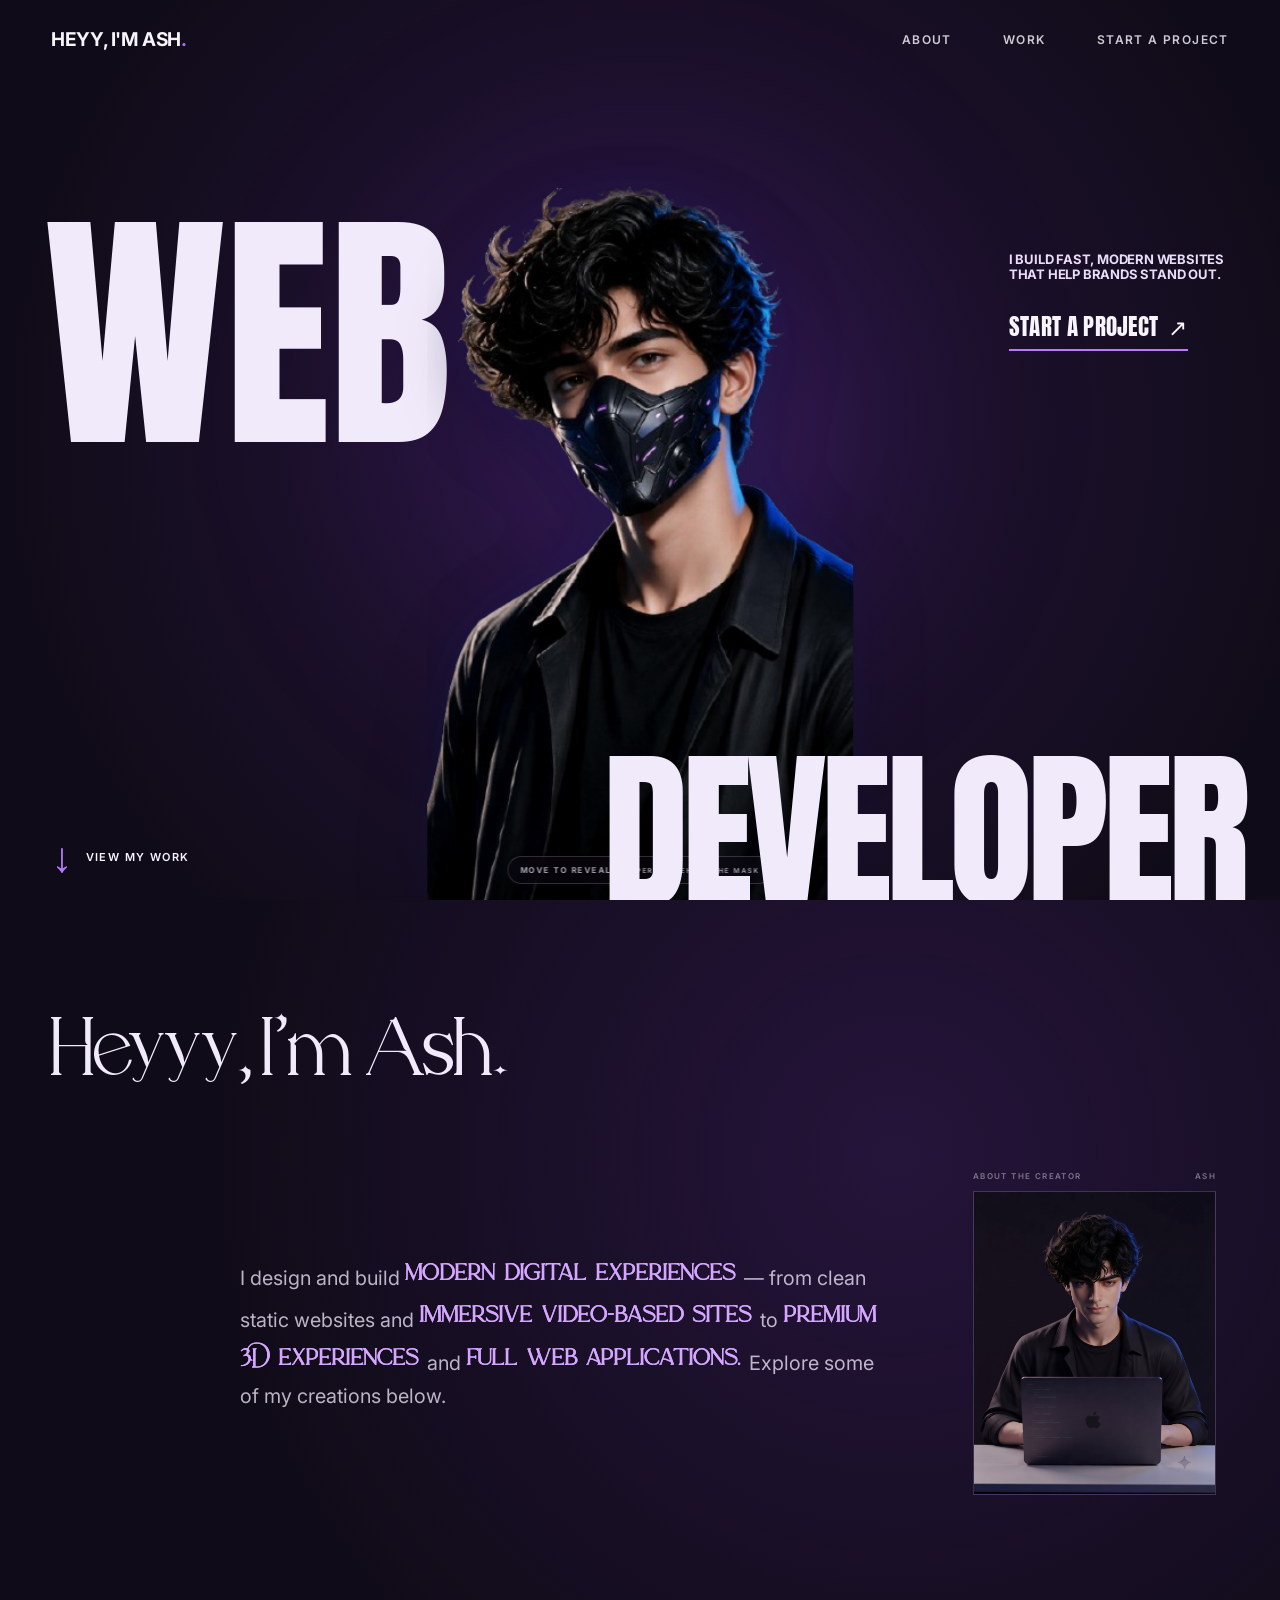
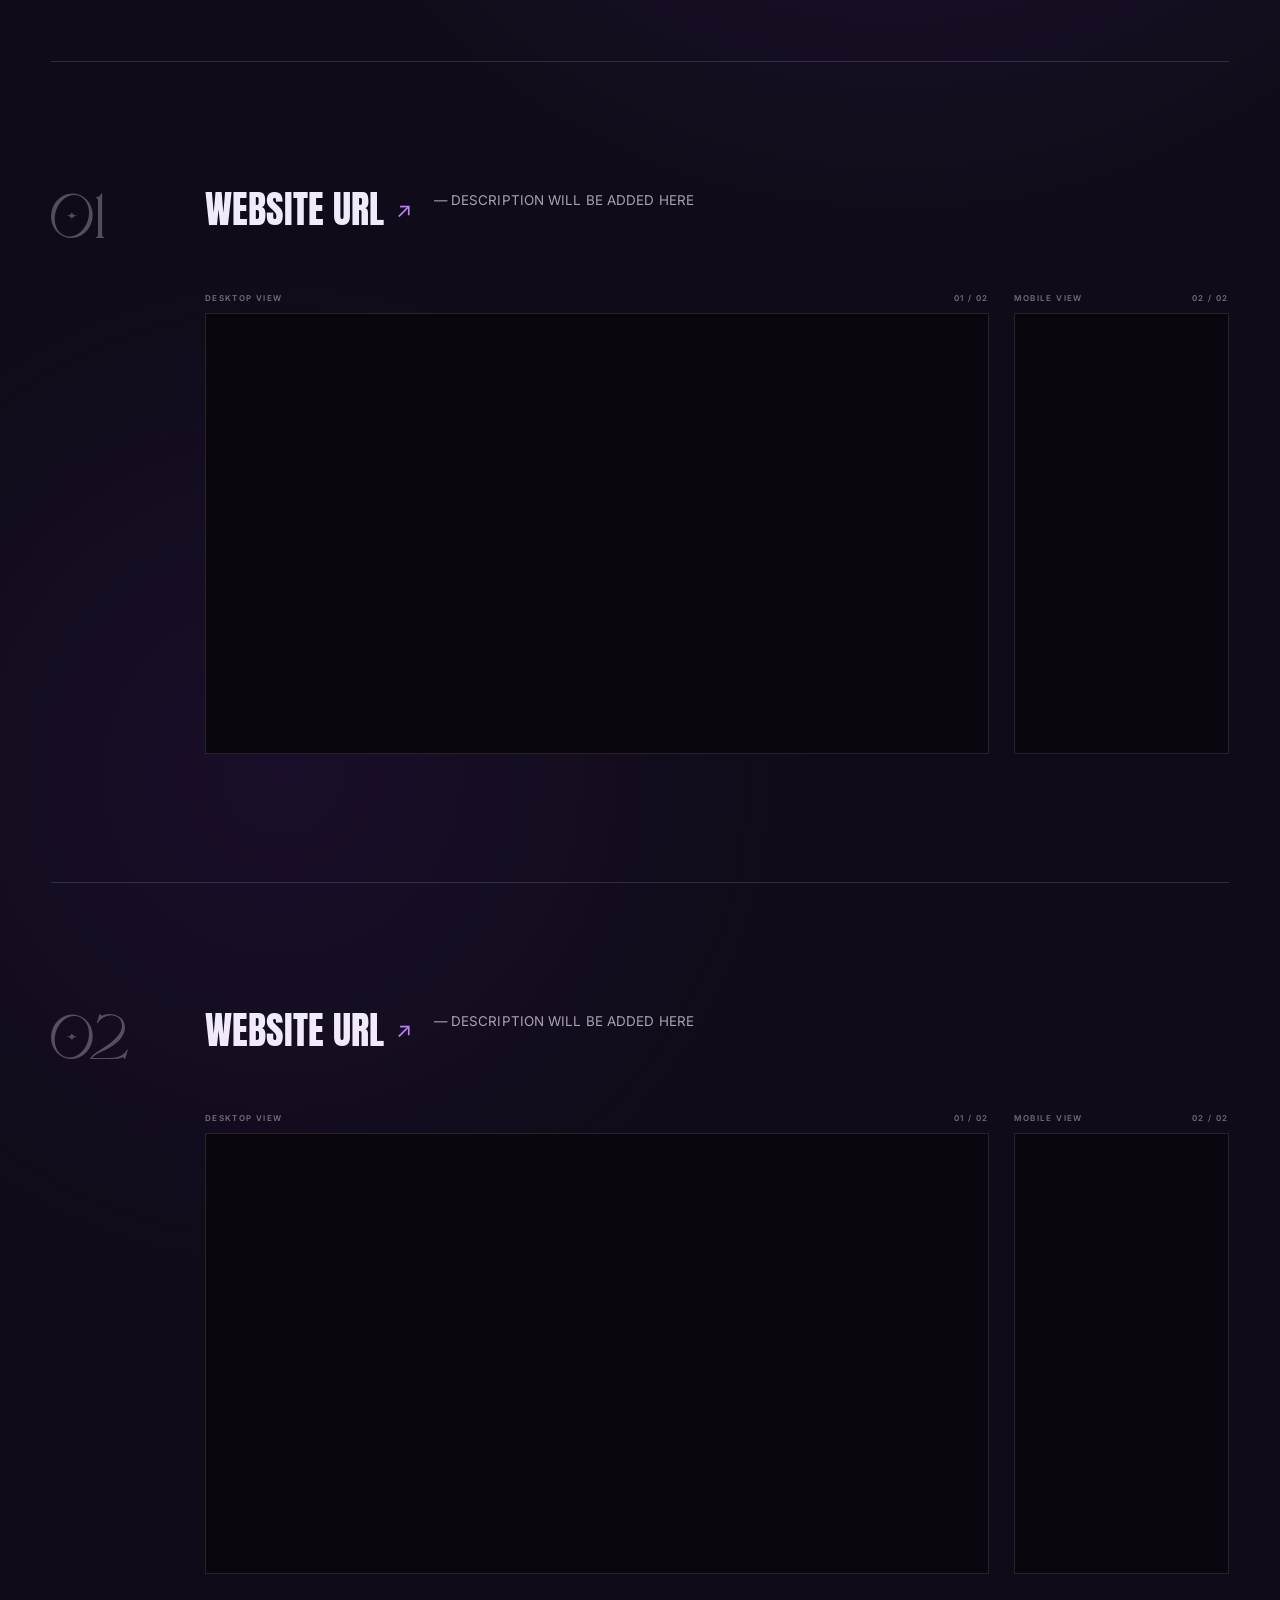
==== commit e39a558a: "Add files via upload" ====
--- a/index.html
+++ b/index.html
@@ -85,7 +85,7 @@
         <picture class="character-layer character-plain">
             <source
                 media="(max-width: 700px)"
-                srcset="images/phone-view.png"
+                srcset="phone-view.png"
             >
 
             <img
@@ -104,7 +104,7 @@
         >
             <source
                 media="(max-width: 700px)"
-                srcset="images/phone-mask.png"
+                srcset="phone-mask.png"
             >
 
             <img
@@ -116,18 +116,29 @@
 
     </div>
 
-
-    <!-- Small interaction hint -->
-    <div class="reveal-hint" id="revealHint">
+            <!-- MASK INTERACTION HINT -->
+
+<div class="reveal-hint" id="revealHint">
+
+    <span class="hint-orb" aria-hidden="true">
+        <span></span>
+    </span>
+
+    <span class="hint-copy">
+
         <span class="desktop-hint">
-            MOVE TO REVEAL
+            <strong>MOVE TO REVEAL</strong>
+            <small>THE PERSON BEHIND THE MASK</small>
         </span>
 
         <span class="touch-hint">
-            TOUCH TO REVEAL
+            <strong>TOUCH TO REVEAL</strong>
+            <small>DRAG ACROSS THE MASK</small>
         </span>
-    </div>
-
+
+    </span>
+
+</div>
 </div>
 <!-- DEVELOPER stays IN FRONT of character -->
 <div class="developer-word" aria-hidden="true">
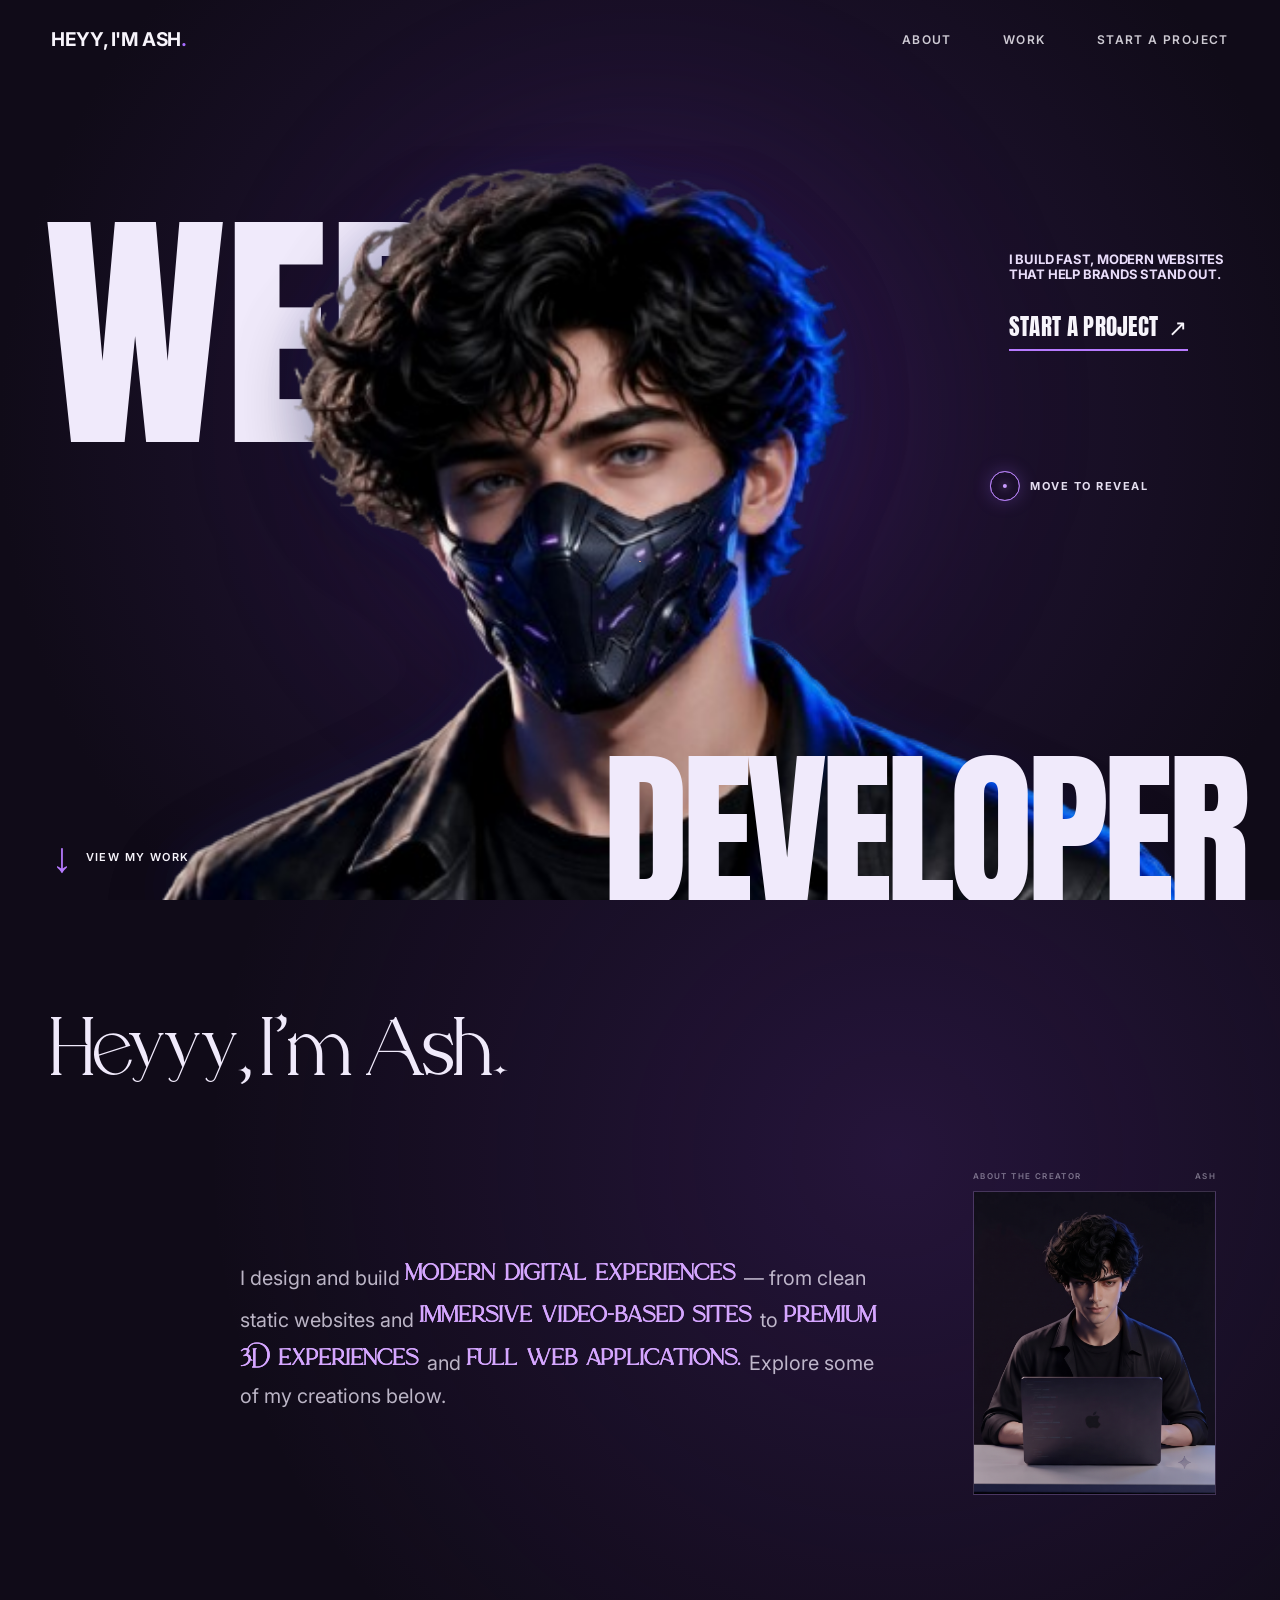
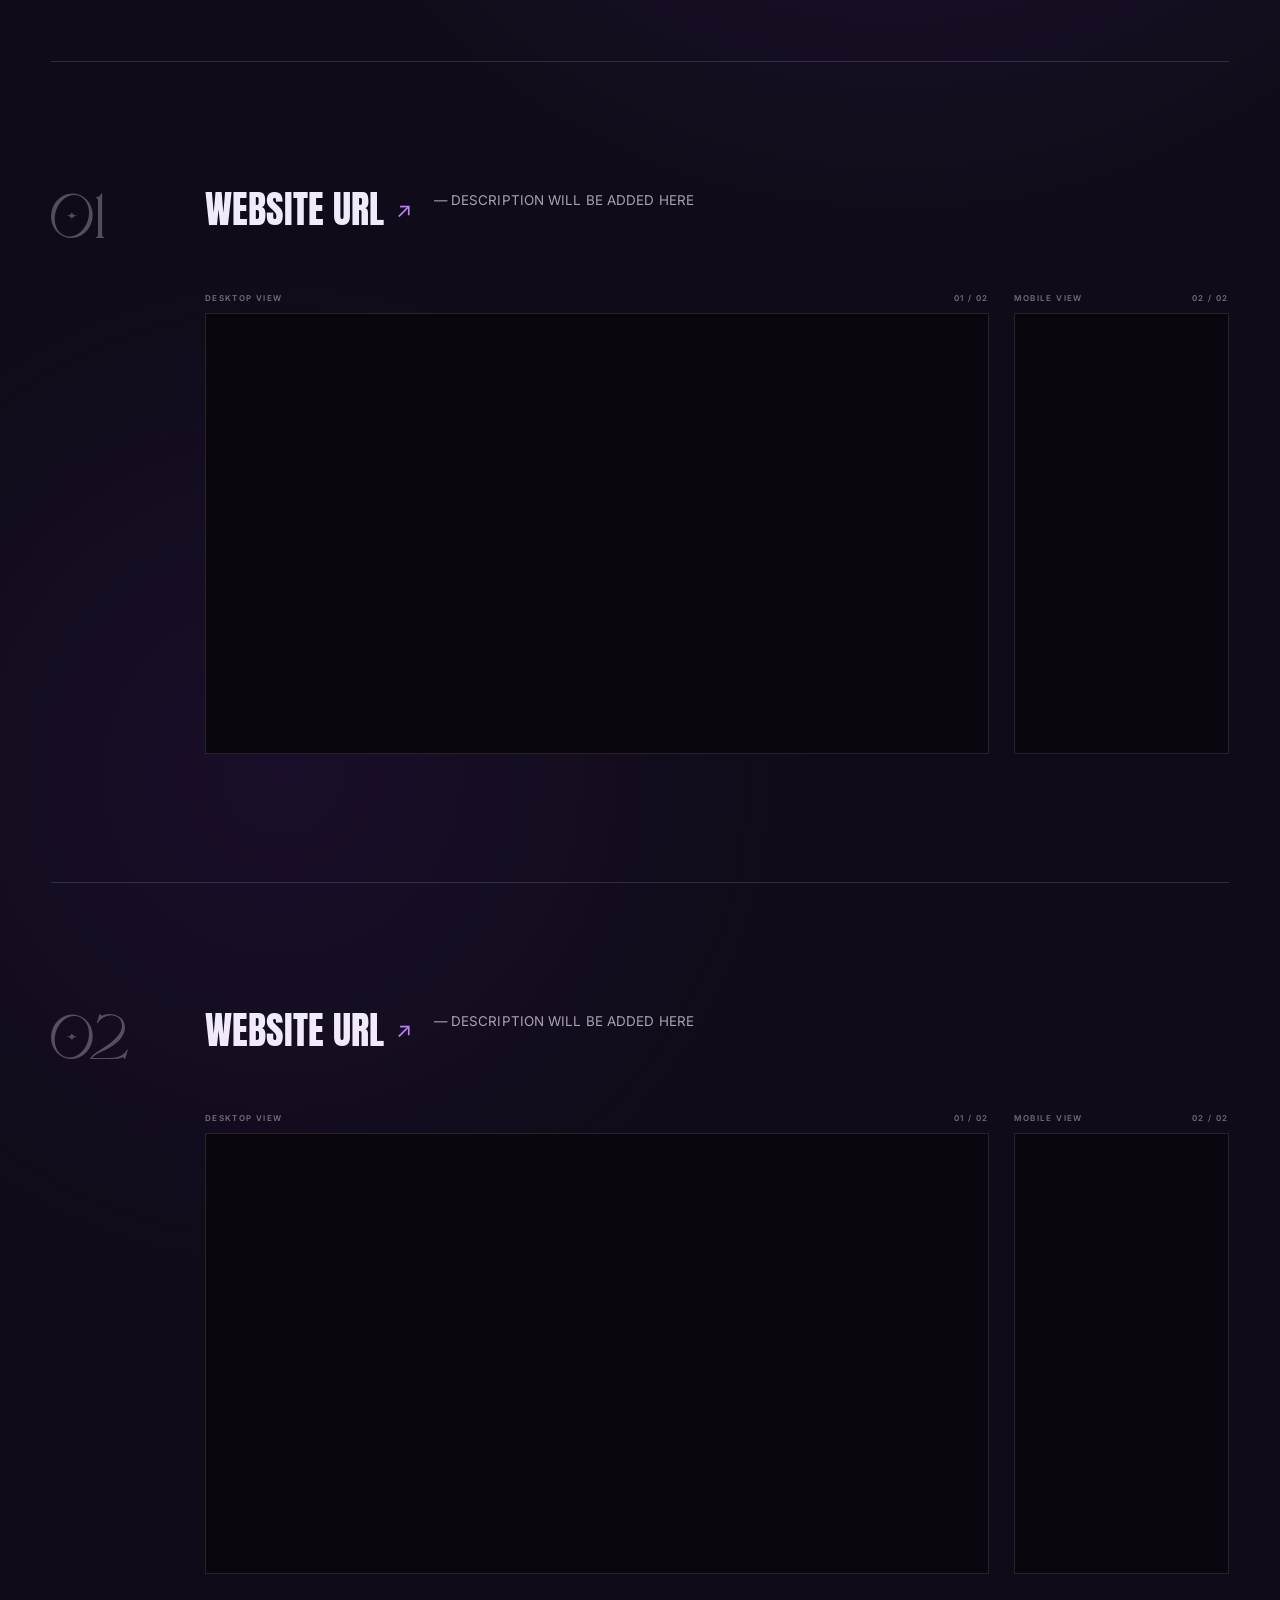
==== commit 741fa556: "Add files via upload" ====
--- a/index.html
+++ b/index.html
@@ -128,12 +128,11 @@
 
         <span class="desktop-hint">
             <strong>MOVE TO REVEAL</strong>
-            <small>THE PERSON BEHIND THE MASK</small>
+            
         </span>
 
         <span class="touch-hint">
             <strong>TOUCH TO REVEAL</strong>
-            <small>DRAG ACROSS THE MASK</small>
         </span>
 
     </span>
--- a/style.css
+++ b/style.css
@@ -353,52 +353,171 @@
    REVEAL HINT
 ======================================== */
 
+/* ========================================
+   REVEAL HINT
+======================================== */
+
 .reveal-hint {
     position: absolute;
 
     z-index: 8;
 
-    left: 50%;
-    bottom: 18px;
-
-    transform: translateX(-50%);
-
-    padding: 8px 12px;
-
-    border: 1px solid rgba(240, 234, 251, 0.18);
-
-    border-radius: 999px;
-
-    background: rgba(16, 11, 24, 0.38);
-
-    backdrop-filter: blur(8px);
-    -webkit-backdrop-filter: blur(8px);
-
-    font-family: "Inter", sans-serif;
-
-    font-size: 8px;
-    font-weight: 600;
-
-    letter-spacing: 1.5px;
-
-    color: rgba(240, 234, 251, 0.68);
-
-    white-space: nowrap;
+    /*
+       Character ke right/cheek area ke paas.
+    */
+
+    left: 76%;
+    top: 43%;
+
+    display: flex;
+    align-items: center;
+
+    gap: 10px;
+
+    opacity: 0;
+
+    transform: translateY(7px);
 
     pointer-events: none;
 
     transition:
-        opacity 0.5s ease,
-        transform 0.5s ease;
-}
-
+        opacity 0.6s ease,
+        transform 0.6s ease;
+}
+
+
+/* JS page load ke baad ye class add karega */
+
+.reveal-hint.show {
+    opacity: 1;
+
+    transform: translateY(0);
+}
+
+
+/* First interaction ke baad hide */
 
 .reveal-hint.hide {
     opacity: 0;
 
-    transform:
-        translateX(-50%)
-        translateY(7px);
+    transform: translateY(6px);
+}
+
+
+/* ========================================
+   PULSING ORB
+======================================== */
+
+.hint-orb {
+    position: relative;
+
+    flex: 0 0 auto;
+
+    width: 30px;
+    height: 30px;
+
+    border: 1.5px solid rgba(199, 151, 255, 0.85);
+
+    border-radius: 50%;
+
+    display: grid;
+    place-items: center;
+
+    box-shadow:
+         0 0 18px rgba(167, 108, 255, 0.28);
+}
+
+
+
+.hint-orb::before {
+    content: "";
+
+    position: absolute;
+
+    inset: -1px;
+
+    border: 1px solid rgba(183, 122, 255, 0.65);
+
+    border-radius: 50%;
+
+    animation:
+        reveal-orb-pulse 2s ease-out infinite;
+}
+
+
+.hint-orb span {
+    width: 4px;
+    height: 4px;
+
+    border-radius: 50%;
+
+    background: #c99bff;
+
+    box-shadow:
+        0 0 9px rgba(201, 155, 255, 0.9);
+}
+
+
+@keyframes reveal-orb-pulse {
+
+    0% {
+        transform: scale(0.75);
+        opacity: 0.85;
+    }
+
+    70% {
+        transform: scale(1.65);
+        opacity: 0;
+    }
+
+    100% {
+        transform: scale(1.65);
+        opacity: 0;
+    }
+
+}
+
+
+/* ========================================
+   HINT COPY
+======================================== */
+
+.hint-copy {
+    display: block;
+}
+
+
+.desktop-hint {
+    display: flex;
+    flex-direction: column;
+
+    gap: 3px;
+
+    white-space: nowrap;
+}
+
+
+.hint-copy strong {
+    font-family: "Inter", sans-serif;
+
+    font-size: 11px;
+    font-weight: 700;
+
+    letter-spacing: 1.5px;
+
+    color: rgba(240, 234, 251, 0.95);
+}
+
+
+.hint-copy small {
+    font-family: "Inter", sans-serif;
+
+    font-size: 6px;
+    font-weight: 500;
+
+    letter-spacing: 1.1px;
+
+    color: rgba(199, 151, 255, 0.58);
 }
 
 
@@ -406,6 +525,18 @@
     display: none;
 }
 
+
+/* ========================================
+   REDUCED MOTION
+======================================== */
+
+@media (prefers-reduced-motion: reduce) {
+
+    .hint-orb::before {
+        animation: none;
+    }
+
+}
 /* ========================================
    DEVELOPER FOREGROUND
 ======================================== */
@@ -783,24 +914,86 @@
     .character-stack {
         touch-action: pan-y;
     }
-
-    .desktop-hint {
-        display: none;
-    }
-
-    .touch-hint {
-        display: inline;
-    }
-
-    .reveal-hint {
-        bottom: 25%;
-
-        font-size: 7px;
-
-        padding: 7px 10px;
-    }
-
-
+/* MOBILE REVEAL HINT */
+
+.desktop-hint {
+    display: none;
+}
+
+.touch-hint {
+    display: flex;
+    flex-direction: column;
+
+    gap: 2px;
+
+    white-space: nowrap;
+}
+
+
+/*
+   Position entire hint around
+   the right cheek / mask area.
+*/
+
+.reveal-hint {
+    left: 68%;
+    top: 47%;
+
+    bottom: auto;
+
+    width: max-content;
+    max-width: 32vw;
+
+    gap: 7px;
+
+    align-items: center;
+
+    transform: translateX(-50%);
+}
+
+
+.reveal-hint.show {
+    transform: translateX(-50%);
+}
+
+
+.reveal-hint.hide {
+    transform:
+        translateX(-50%)
+        translateY(5px);
+}
+
+
+/* Smaller circle on phone */
+
+.hint-orb {
+    width: 16px;
+    height: 16px;
+
+    border-width: 1px;
+}
+
+
+.hint-orb span {
+    width: 3px;
+    height: 3px;
+}
+
+
+/* Phone text */
+
+.hint-copy strong {
+    font-size: 6.5px;
+
+    letter-spacing: 1px;
+}
+
+
+.hint-copy small {
+    font-size: 4.5px;
+
+    letter-spacing: 0.7px;
+}
     /* DEVELOPER */
 
     .developer-word {
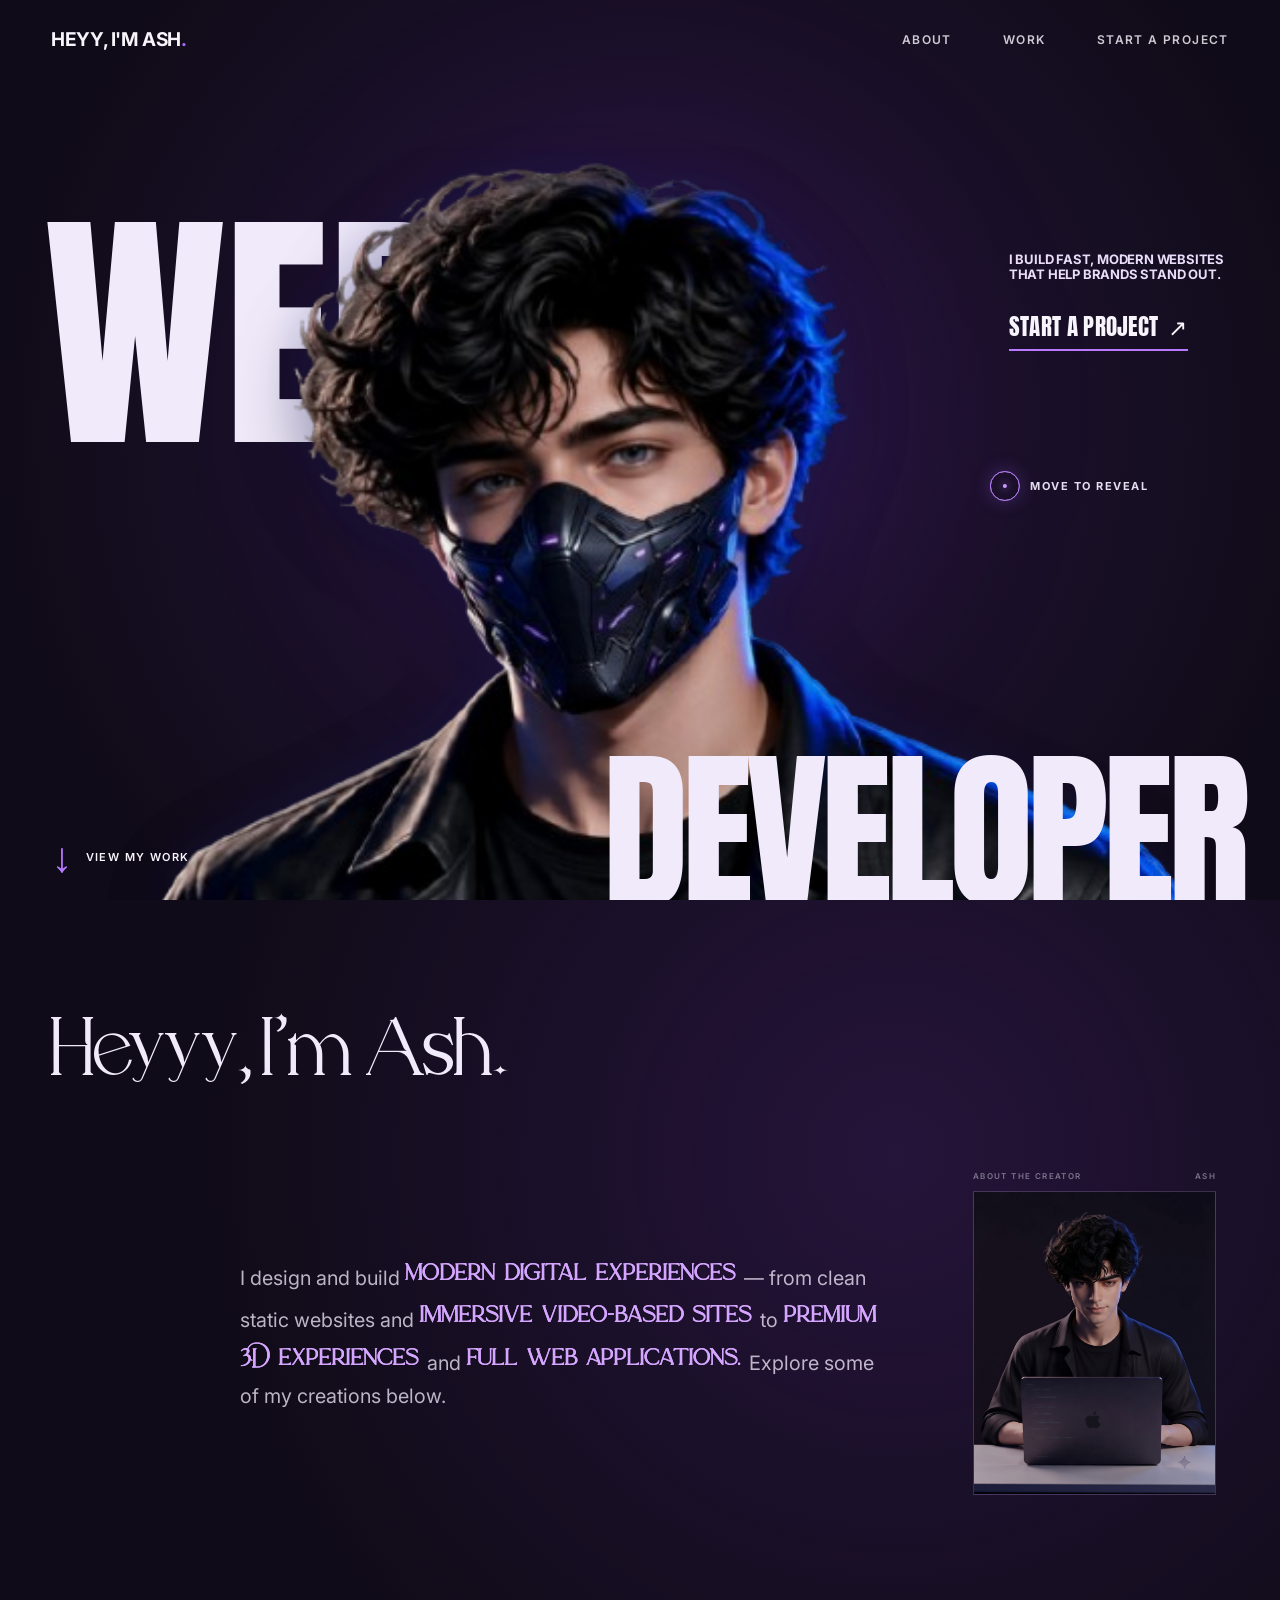
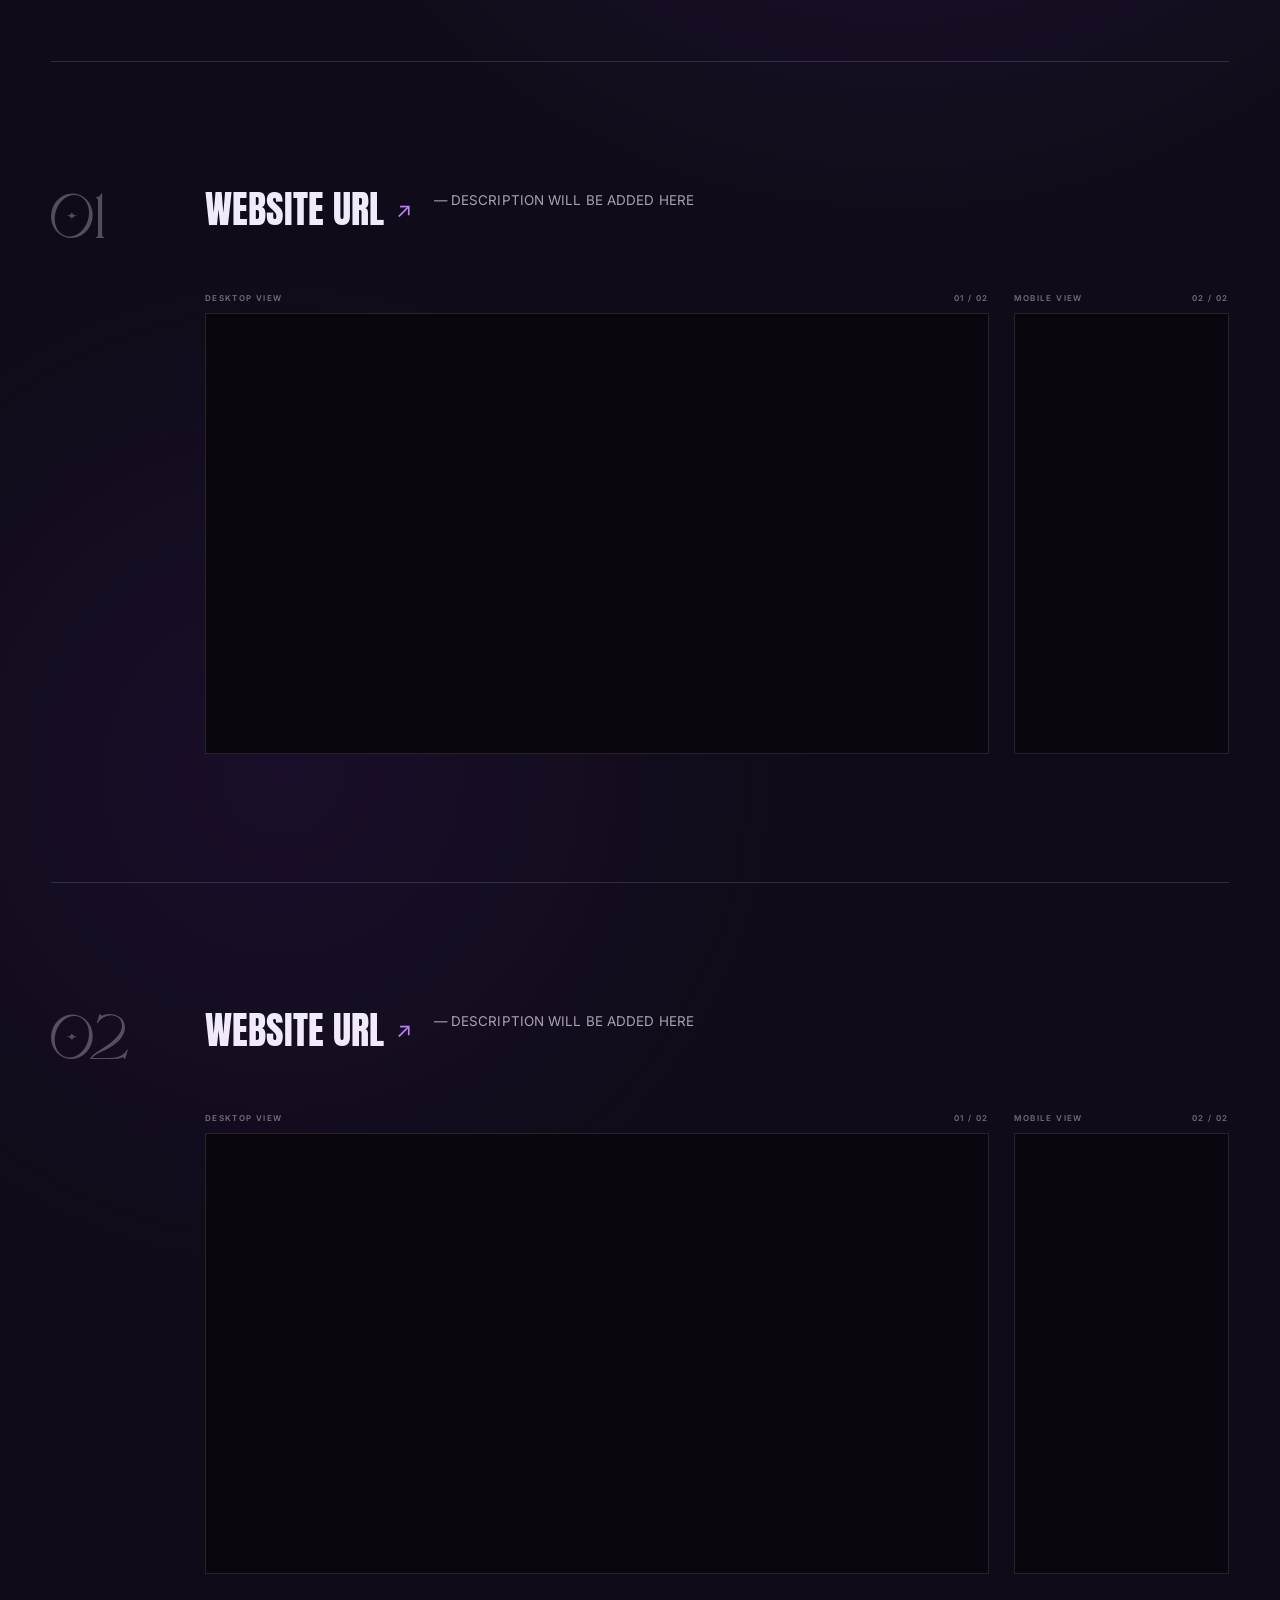
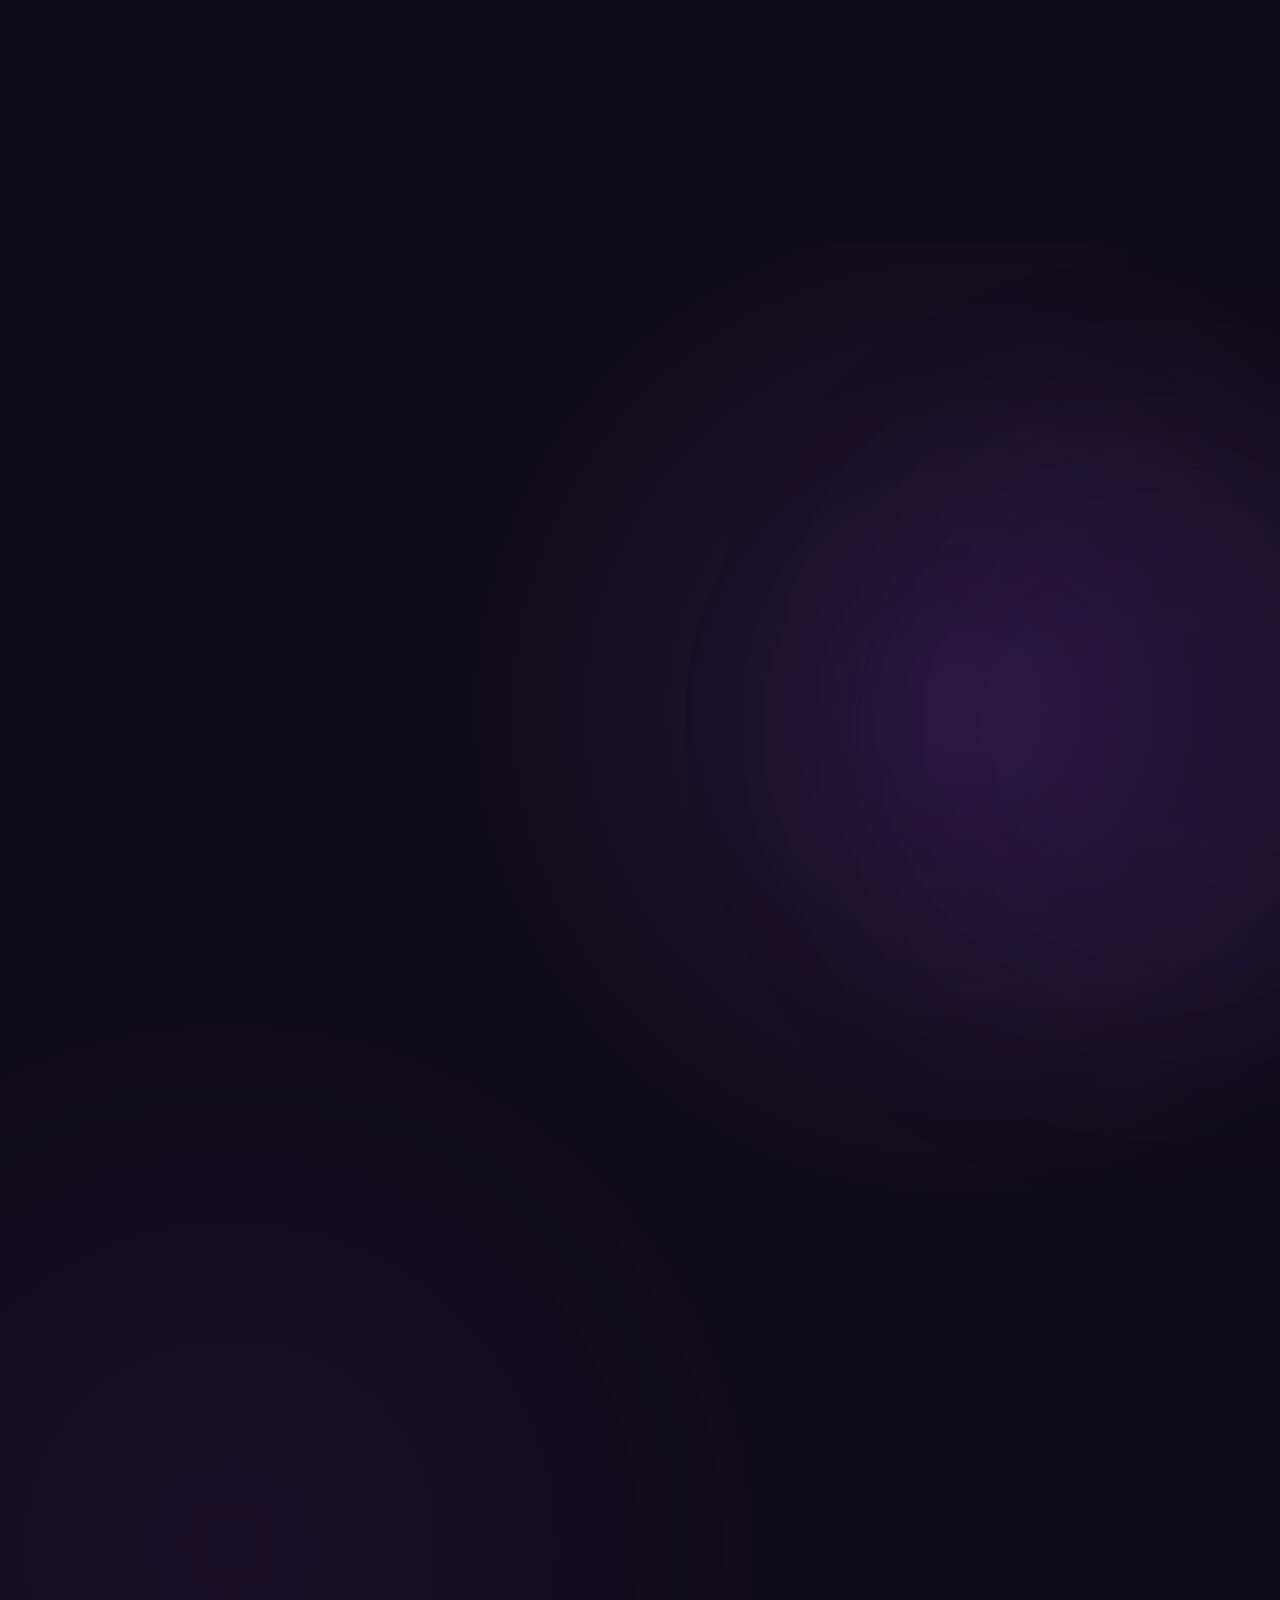
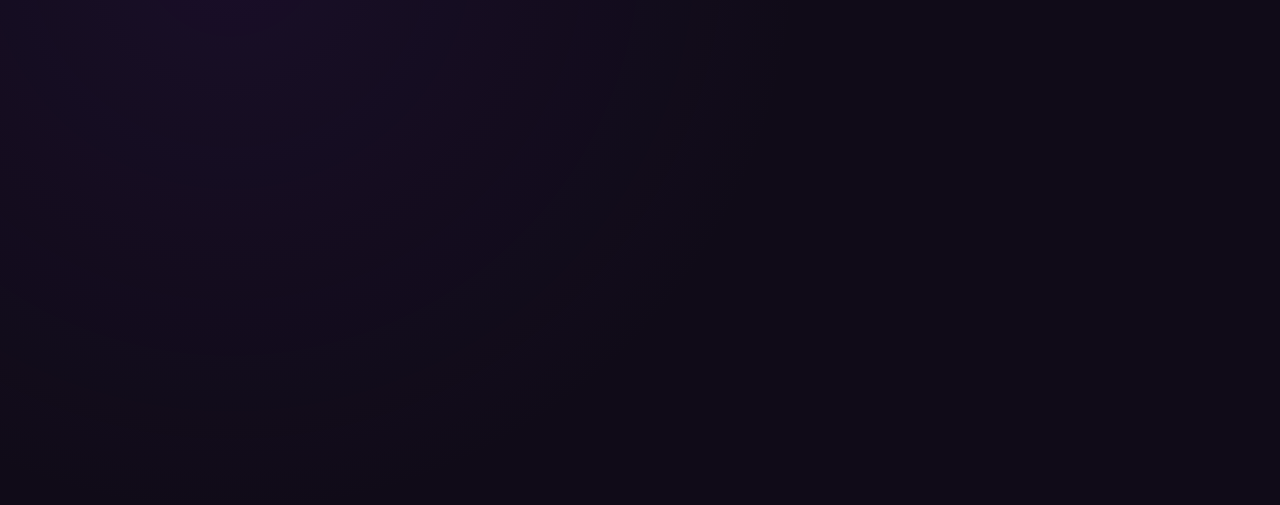
==== commit 4135c550: "Add files via upload" ====
--- a/index.html
+++ b/index.html
@@ -26,9 +26,10 @@
 
     <link rel="stylesheet" href="style.css">
     <link rel="stylesheet" href="work.css">
+    <link rel="stylesheet" href="contact.css">
 </head>
 
-<body>
+
 
    <body>
 
@@ -296,7 +297,7 @@
                             preload="metadata"
                         >
                             <source
-                                src="videos/project-1-laptop.mp4"
+                                src="project-1-laptop.mp4"
                                 type="video/mp4"
                             >
                         </video>
@@ -324,7 +325,7 @@
                             preload="metadata"
                         >
                             <source
-                                src="videos/project-1-phone.mp4"
+                                src="project-1-phone.mp4"
                                 type="video/mp4"
                             >
                         </video>
@@ -440,7 +441,246 @@
 
 </section>
         
-        <div id="contact"></div>
+        <!-- =========================================
+     START A PROJECT
+========================================== -->
+
+<section class="contact-section" id="contact">
+
+    <div class="contact-inner">
+
+        <!-- Top -->
+        <div class="contact-header reveal-on-scroll">
+
+            <span class="contact-eyebrow">
+                HAVE AN IDEA?
+            </span>
+
+            <h2>
+                Start a
+                <span>Project.</span>
+            </h2>
+
+        </div>
+
+
+        <!-- Intro -->
+        <div class="contact-intro reveal-on-scroll">
+
+            <p>
+                Tell me a little about your business and
+                what you'd like to build.
+                I'll take a look and get back to you.
+            </p>
+
+        </div>
+
+
+        <!-- FORM -->
+        <form
+            class="project-form"
+            id="projectForm"
+        >
+            <input
+    type="hidden"
+    name="access_key"
+    value="PASTE_YOUR_WEB3FORMS_ACCESS_KEY_HERE"
+>
+
+<input
+    type="hidden"
+    name="subject"
+    value="🔥 New Portfolio Website Inquiry"
+>
+
+<input
+    type="hidden"
+    name="from_name"
+    value="Ash Portfolio"
+>
+
+<input
+    type="checkbox"
+    name="botcheck"
+    class="hidden"
+    style="display:none"
+>
+            <!-- NAME -->
+            <div class="form-field reveal-on-scroll">
+
+                <span class="field-number">
+                    01
+                </span>
+
+                <div class="field-content">
+
+                    <label for="clientName">
+                        What's your name?
+                    </label>
+
+                    <input
+                        type="text"
+                        id="clientName"
+                        name="name"
+                        placeholder="Your name"
+                        autocomplete="name"
+                        required
+                    >
+
+                </div>
+
+            </div>
+
+
+            <!-- EMAIL -->
+            <div class="form-field reveal-on-scroll">
+
+                <span class="field-number">
+                    02
+                </span>
+
+                <div class="field-content">
+
+                    <label for="clientEmail">
+                        What's your email?
+                    </label>
+
+                    <input
+                        type="email"
+                        id="clientEmail"
+                        name="email"
+                        placeholder="you@example.com"
+                        autocomplete="email"
+                        required
+                    >
+
+                </div>
+
+            </div>
+
+
+            <!-- BUSINESS -->
+            <div class="form-field reveal-on-scroll">
+
+                <span class="field-number">
+                    03
+                </span>
+
+                <div class="field-content">
+
+                    <label for="businessDetails">
+                        Tell me about your business.
+                    </label>
+
+                    <textarea
+                        id="businessDetails"
+                        name="business"
+                        rows="3"
+                        placeholder="What does your business do, and what would you like the website to achieve?"
+                        required
+                    ></textarea>
+
+                </div>
+
+            </div>
+
+
+            <!-- WEBSITE TYPE -->
+            <div class="form-field reveal-on-scroll">
+
+                <span class="field-number">
+                    04
+                </span>
+
+                <div class="field-content">
+
+                    <label for="websiteType">
+                        What kind of website do you need?
+                    </label>
+
+                    <div class="select-wrap">
+
+                        <select
+                            id="websiteType"
+                            name="websiteType"
+                            required
+                        >
+
+                            <option value="" disabled selected>
+                                Select website type
+                            </option>
+
+                            <option value="Static — Basic Website">
+    Static — Basic Website
+</option>
+
+<option value="Animated — Video Website">
+    Animated — Video Website
+</option>
+
+<option value="E-commerce Website">
+    E-commerce Website
+</option>
+                        </select>
+
+                        <span class="select-arrow">
+                            ↓
+                        </span>
+
+                    </div>
+
+                </div>
+
+            </div>
+
+
+            <!-- SUBMIT -->
+            <div class="form-submit reveal-on-scroll">
+
+                <button
+                    type="submit"
+                    class="submit-project"
+                >
+                    <span>SUBMIT PROJECT</span>
+
+                    <span class="submit-arrow">
+                        ↗
+                    </span>
+                </button>
+
+            </div>
+
+
+            <!-- SUCCESS BOX -->
+            <div
+                class="success-message"
+                id="successMessage"
+                role="status"
+                aria-live="polite"
+            >
+
+                <div class="success-icon">
+                    ✓
+                </div>
+
+                <div>
+                    <strong>
+                        RESPONSE SUBMITTED
+                    </strong>
+
+                    <p>
+                        Your response has been submitted.
+                        We will get back to you as soon as possible.
+                    </p>
+                </div>
+
+            </div>
+
+        </form>
+
+    </div>
+
+</section>
 
     </main>
 
@@ -465,6 +705,7 @@
 </div>
 
     <script src="script.js"></script>
+    <script src="contact.js"></script>
 
 
 
--- a/contact.css
+++ b/contact.css
@@ -0,0 +1,799 @@
+/* ========================================
+   START A PROJECT
+======================================== */
+
+.contact-section {
+    position: relative;
+
+    width: 100%;
+
+    padding:
+        clamp(110px, 11vw, 190px)
+        4vw
+        clamp(120px, 12vw, 200px);
+
+    overflow: hidden;
+
+    color: #f0eafb;
+
+    background:
+        radial-gradient(
+            circle at 75% 25%,
+            rgba(118, 61, 186, 0.20),
+            transparent 30%
+        ),
+        radial-gradient(
+            circle at 18% 70%,
+            rgba(73, 31, 122, 0.16),
+            transparent 34%
+        ),
+        #100b18;
+}
+
+
+/* subtle glow */
+
+.contact-section::before {
+    content: "";
+
+    position: absolute;
+
+    width: 600px;
+    height: 600px;
+
+    right: -180px;
+    top: 10%;
+
+    border-radius: 50%;
+
+    background:
+        rgba(135, 72, 219, 0.08);
+
+    filter: blur(100px);
+
+    pointer-events: none;
+}
+
+
+.contact-inner {
+    position: relative;
+
+    z-index: 2;
+
+    width: min(100%, 1450px);
+
+    margin: 0 auto;
+}
+
+
+/* ========================================
+   HEADER
+======================================== */
+
+.contact-header {
+    border-top:
+        1px solid rgba(240, 234, 251, 0.14);
+
+    padding-top: 35px;
+}
+
+
+.contact-eyebrow {
+    display: block;
+
+    margin-bottom: 25px;
+
+    font-family: "Inter", sans-serif;
+
+    font-size: 10px;
+    font-weight: 600;
+
+    letter-spacing: 2px;
+
+    color: #bd82ff;
+}
+
+
+.contact-header h2 {
+    font-family: "Anton", sans-serif;
+
+    font-size:
+        clamp(80px, 11vw, 180px);
+
+    font-weight: 400;
+
+    line-height: 0.85;
+
+    letter-spacing: -0.035em;
+
+    text-transform: uppercase;
+
+    color: #f0eafb;
+}
+
+
+.contact-header h2 span {
+    color: #a76cff;
+}
+
+
+/* ========================================
+   INTRO
+======================================== */
+
+.contact-intro {
+    width: min(520px, 45%);
+
+    margin:
+        clamp(55px, 7vw, 100px)
+        5%
+        clamp(70px, 8vw, 120px)
+        auto;
+}
+
+
+.contact-intro p {
+    font-family: "Inter", sans-serif;
+
+    font-size:
+        clamp(16px, 1.4vw, 21px);
+
+    line-height: 1.65;
+
+    color:
+        rgba(240, 234, 251, 0.68);
+}
+
+
+/* ========================================
+   FORM
+======================================== */
+
+.project-form {
+    width: min(1100px, 88%);
+
+    margin-left: auto;
+}
+
+
+.form-field {
+    display: grid;
+
+    grid-template-columns:
+        65px
+        minmax(0, 1fr);
+
+    gap: clamp(18px, 3vw, 45px);
+
+    padding:
+        clamp(35px, 4vw, 55px)
+        0;
+
+    border-top:
+        1px solid rgba(240, 234, 251, 0.14);
+}
+
+
+.form-field:last-of-type {
+    border-bottom:
+        1px solid rgba(240, 234, 251, 0.14);
+}
+
+
+.field-number {
+    padding-top: 8px;
+
+    font-family: "Inter", sans-serif;
+
+    font-size: 9px;
+    font-weight: 600;
+
+    letter-spacing: 1.2px;
+
+    color:
+        rgba(240, 234, 251, 0.30);
+}
+
+
+.field-content {
+    min-width: 0;
+}
+
+
+.field-content label {
+    display: block;
+
+    margin-bottom: 20px;
+
+    font-family: "Inter", sans-serif;
+
+    font-size:
+        clamp(18px, 1.7vw, 25px);
+
+    font-weight: 500;
+
+    color: #f0eafb;
+}
+
+
+/* ========================================
+   INPUTS
+======================================== */
+
+.field-content input,
+.field-content textarea,
+.field-content select {
+    width: 100%;
+
+    padding:
+        12px
+        0
+        13px;
+
+    border: 0;
+
+    border-bottom:
+        1px solid rgba(240, 234, 251, 0.22);
+
+    border-radius: 0;
+
+    outline: none;
+
+    background: transparent;
+
+    font-family: "Inter", sans-serif;
+
+    font-size:
+        clamp(15px, 1.3vw, 18px);
+
+    font-weight: 400;
+
+    color: #f0eafb;
+
+    transition:
+        border-color 0.3s ease,
+        padding-left 0.3s ease;
+}
+
+
+.field-content textarea {
+    min-height: 90px;
+
+    resize: vertical;
+}
+
+
+.field-content input::placeholder,
+.field-content textarea::placeholder {
+    color:
+        rgba(240, 234, 251, 0.30);
+}
+
+
+.field-content input:focus,
+.field-content textarea:focus,
+.field-content select:focus {
+    border-color: #b77aff;
+
+    padding-left: 7px;
+}
+
+
+/* ========================================
+   SELECT
+======================================== */
+
+.select-wrap {
+    position: relative;
+}
+
+
+.field-content select {
+    appearance: none;
+    -webkit-appearance: none;
+
+    padding-right: 45px;
+
+    cursor: pointer;
+}
+
+
+.field-content select option {
+    color: #f0eafb;
+
+    background: #171020;
+}
+
+
+.select-arrow {
+    position: absolute;
+
+    right: 4px;
+    top: 50%;
+
+    transform: translateY(-50%);
+
+    color: #b77aff;
+
+    pointer-events: none;
+
+    transition: transform 0.25s ease;
+}
+
+
+.select-wrap:focus-within
+.select-arrow {
+    transform:
+        translateY(-50%)
+        rotate(180deg);
+}
+
+
+/* ========================================
+   SUBMIT
+======================================== */
+
+.form-submit {
+    display: flex;
+
+    justify-content: flex-end;
+
+    padding-top:
+        clamp(45px, 6vw, 80px);
+}
+
+
+.submit-project {
+    position: relative;
+
+    width:
+        clamp(180px, 17vw, 230px);
+
+    height:
+        clamp(180px, 17vw, 230px);
+
+    display: flex;
+
+    align-items: center;
+    justify-content: center;
+
+    gap: 13px;
+
+    border: 1px solid
+        rgba(240, 234, 251, 0.25);
+
+    border-radius: 50%;
+
+    background: #9e5cec;
+
+    color: #100b18;
+
+    font-family: "Anton", sans-serif;
+
+    font-size:
+        clamp(18px, 1.7vw, 25px);
+
+    letter-spacing: 0.3px;
+
+    cursor: pointer;
+
+    transition:
+        transform 0.45s cubic-bezier(
+            0.16,
+            1,
+            0.3,
+            1
+        ),
+        background 0.35s ease,
+        color 0.35s ease;
+}
+
+
+.submit-project:hover {
+    transform:
+        scale(1.06)
+        rotate(-2deg);
+
+    background: #f0eafb;
+
+    color: #100b18;
+}
+
+
+.submit-arrow {
+    font-family: Arial, sans-serif;
+
+    font-size: 0.9em;
+}
+
+
+/* ========================================
+   SUCCESS
+======================================== */
+
+.success-message {
+    display: none;
+
+    width: min(650px, 100%);
+
+    margin:
+        55px 0
+        0 auto;
+
+    padding:
+        clamp(22px, 3vw, 32px);
+
+    grid-template-columns:
+        45px
+        minmax(0, 1fr);
+
+    gap: 20px;
+
+    border:
+        1px solid rgba(
+            183,
+            122,
+            255,
+            0.34
+        );
+
+    background:
+        rgba(167, 108, 255, 0.09);
+
+    backdrop-filter: blur(12px);
+
+    border-radius: 16px;
+
+    opacity: 0;
+
+    transform:
+        translateY(15px)
+        scale(0.98);
+}
+
+
+.success-message.show {
+    display: grid;
+
+    animation:
+        success-in
+        0.65s
+        cubic-bezier(
+            0.16,
+            1,
+            0.3,
+            1
+        )
+        forwards;
+}
+
+
+.success-icon {
+    width: 42px;
+    height: 42px;
+
+    display: grid;
+
+    place-items: center;
+
+    border-radius: 50%;
+
+    background: #a76cff;
+
+    color: #100b18;
+
+    font-weight: 800;
+}
+
+
+.success-message strong {
+    display: block;
+
+    margin-bottom: 7px;
+
+    font-family: "Anton", sans-serif;
+
+    font-size: 18px;
+
+    letter-spacing: 0.5px;
+
+    color: #f0eafb;
+}
+
+
+.success-message p {
+    font-family: "Inter", sans-serif;
+
+    font-size: 13px;
+
+    line-height: 1.55;
+
+    color:
+        rgba(240, 234, 251, 0.66);
+}
+
+
+@keyframes success-in {
+
+    to {
+        opacity: 1;
+
+        transform:
+            translateY(0)
+            scale(1);
+    }
+
+}
+
+
+/* ========================================
+   SCROLL REVEAL
+======================================== */
+
+.reveal-on-scroll {
+    opacity: 0;
+
+    transform: translateY(35px);
+
+    transition:
+        opacity 0.8s
+            cubic-bezier(
+                0.16,
+                1,
+                0.3,
+                1
+            ),
+        transform 0.8s
+            cubic-bezier(
+                0.16,
+                1,
+                0.3,
+                1
+            );
+}
+
+
+.reveal-on-scroll.visible {
+    opacity: 1;
+
+    transform: translateY(0);
+}
+
+
+/* little stagger */
+
+.form-field:nth-child(2) {
+    transition-delay: 0.06s;
+}
+
+.form-field:nth-child(3) {
+    transition-delay: 0.12s;
+}
+
+.form-field:nth-child(4) {
+    transition-delay: 0.18s;
+}
+
+
+/* ========================================
+   TABLET
+======================================== */
+
+@media (max-width: 900px) {
+
+    .contact-section {
+        padding-left: 30px;
+        padding-right: 30px;
+    }
+
+
+    .contact-intro {
+        width: min(600px, 75%);
+
+        margin-right: 0;
+        margin-left: auto;
+    }
+
+
+    .project-form {
+        width: 94%;
+    }
+
+
+    .form-field {
+        grid-template-columns:
+            45px
+            minmax(0, 1fr);
+    }
+
+}
+
+
+/* ========================================
+   MOBILE
+======================================== */
+
+@media (max-width: 700px) {
+
+    .contact-section {
+        padding:
+            90px
+            18px
+            110px;
+    }
+
+
+    .contact-header {
+        padding-top: 25px;
+    }
+
+
+    .contact-eyebrow {
+        margin-bottom: 18px;
+
+        font-size: 8px;
+    }
+
+
+    .contact-header h2 {
+        font-size:
+            clamp(65px, 20vw, 90px);
+
+        line-height: 0.88;
+    }
+
+
+    .contact-intro {
+        width: 100%;
+
+        margin:
+            45px 0
+            70px;
+    }
+
+
+    .contact-intro p {
+        max-width: 34ch;
+
+        font-size: 15px;
+    }
+
+
+    .project-form {
+        width: 100%;
+
+        margin-left: 0;
+    }
+
+
+    .form-field {
+        grid-template-columns:
+            30px
+            minmax(0, 1fr);
+
+        gap: 12px;
+
+        padding:
+            32px 0;
+    }
+
+
+    .field-number {
+        font-size: 8px;
+    }
+
+
+    .field-content label {
+        margin-bottom: 17px;
+
+        font-size: 17px;
+    }
+
+
+    .field-content input,
+    .field-content textarea,
+    .field-content select {
+        font-size: 16px;
+    }
+
+
+    .field-content textarea {
+        min-height: 110px;
+    }
+
+
+    .form-submit {
+        justify-content: center;
+
+        padding-top: 55px;
+    }
+
+
+    .submit-project {
+        width: 170px;
+        height: 170px;
+
+        font-size: 18px;
+    }
+
+
+    .success-message {
+        margin-top: 40px;
+
+        grid-template-columns:
+            38px
+            1fr;
+
+        gap: 14px;
+    }
+
+
+    .success-icon {
+        width: 36px;
+        height: 36px;
+    }
+
+}
+
+
+/* ========================================
+   SMALL PHONE
+======================================== */
+
+@media (max-width: 420px) {
+
+    .contact-section {
+        padding-left: 15px;
+        padding-right: 15px;
+    }
+
+
+    .contact-header h2 {
+        font-size:
+            clamp(58px, 19vw, 78px);
+    }
+
+
+    .form-field {
+        grid-template-columns:
+            25px
+            minmax(0, 1fr);
+    }
+
+
+    .submit-project {
+        width: 155px;
+        height: 155px;
+
+        font-size: 17px;
+    }
+
+}
+/* ========================================
+   FORM STATES
+======================================== */
+
+.submit-project:disabled {
+    cursor: wait;
+
+    opacity: 0.72;
+
+    transform: scale(0.97);
+}
+
+
+.success-message.error {
+    border-color:
+        rgba(255, 110, 140, 0.35);
+
+    background:
+        rgba(170, 35, 70, 0.10);
+}
+
+
+.success-message.error
+.success-icon {
+    background: #b94a68;
+
+    color: #fff;
+}
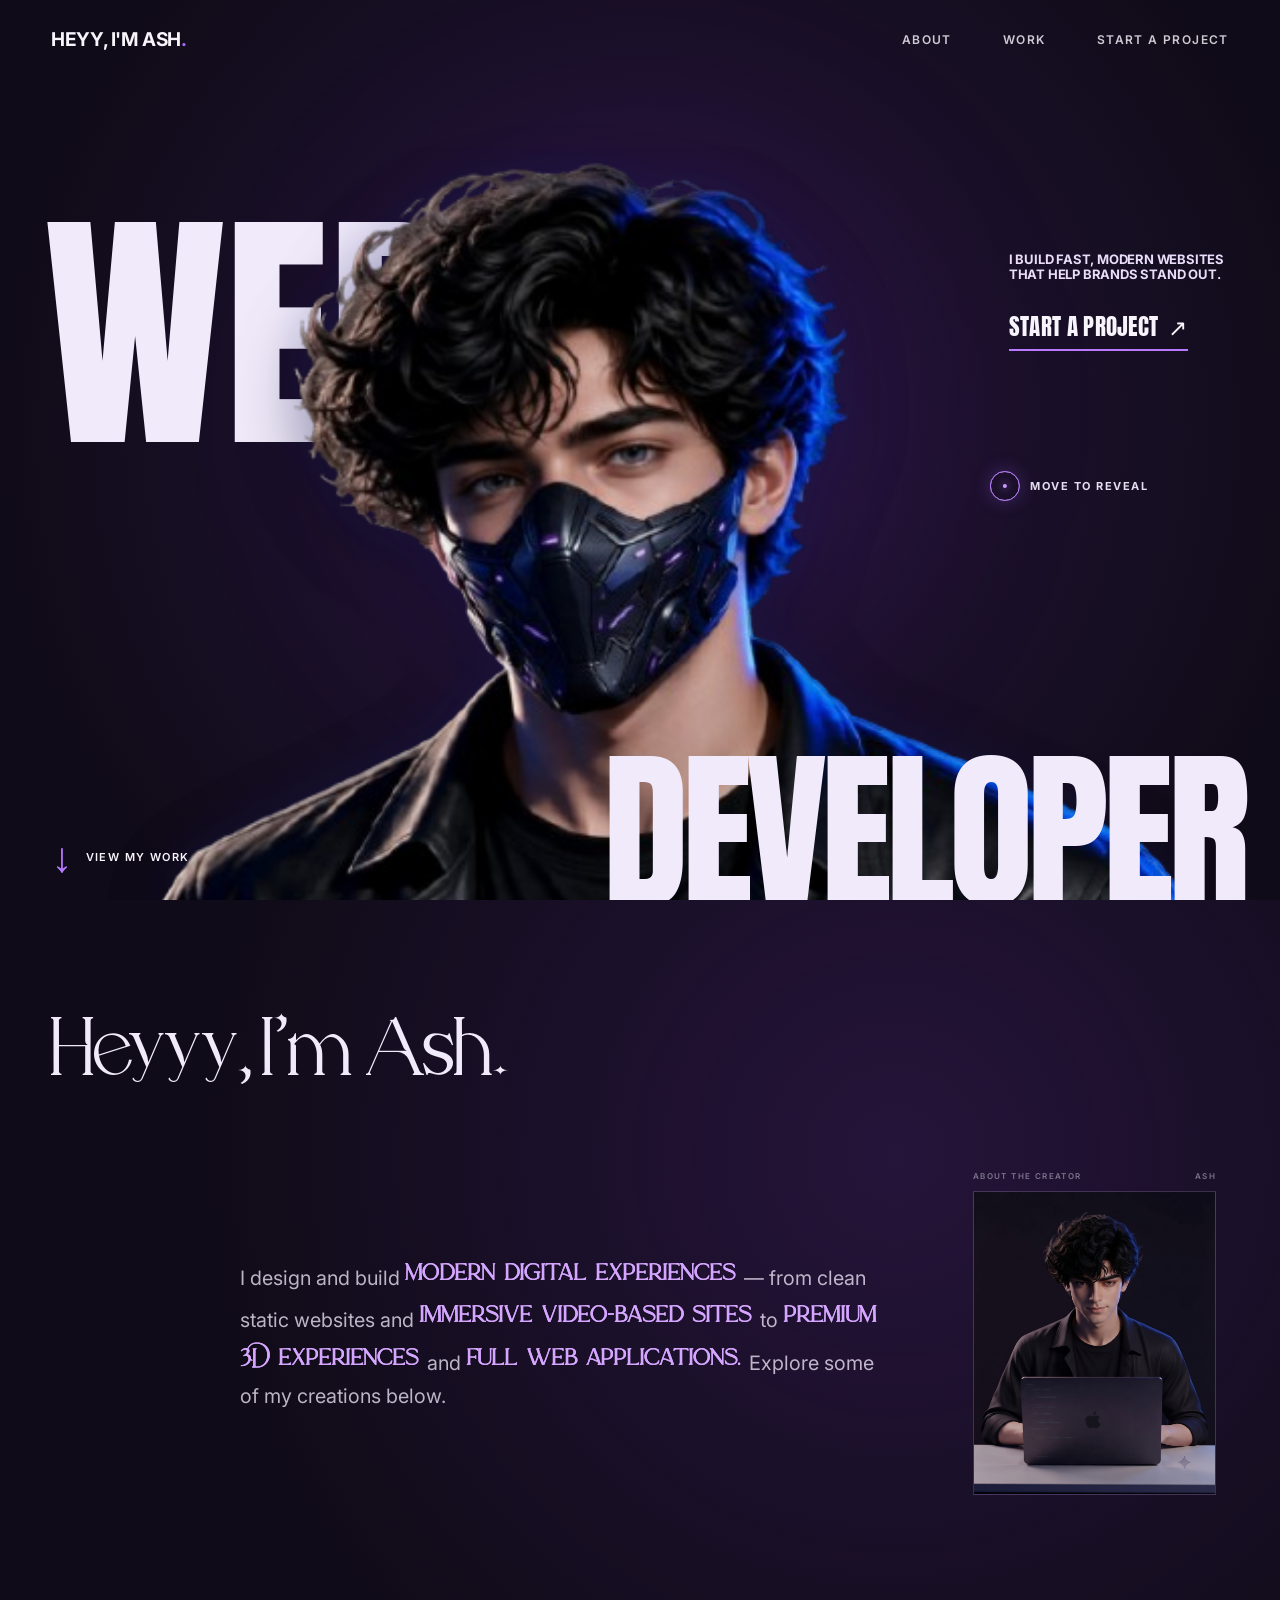
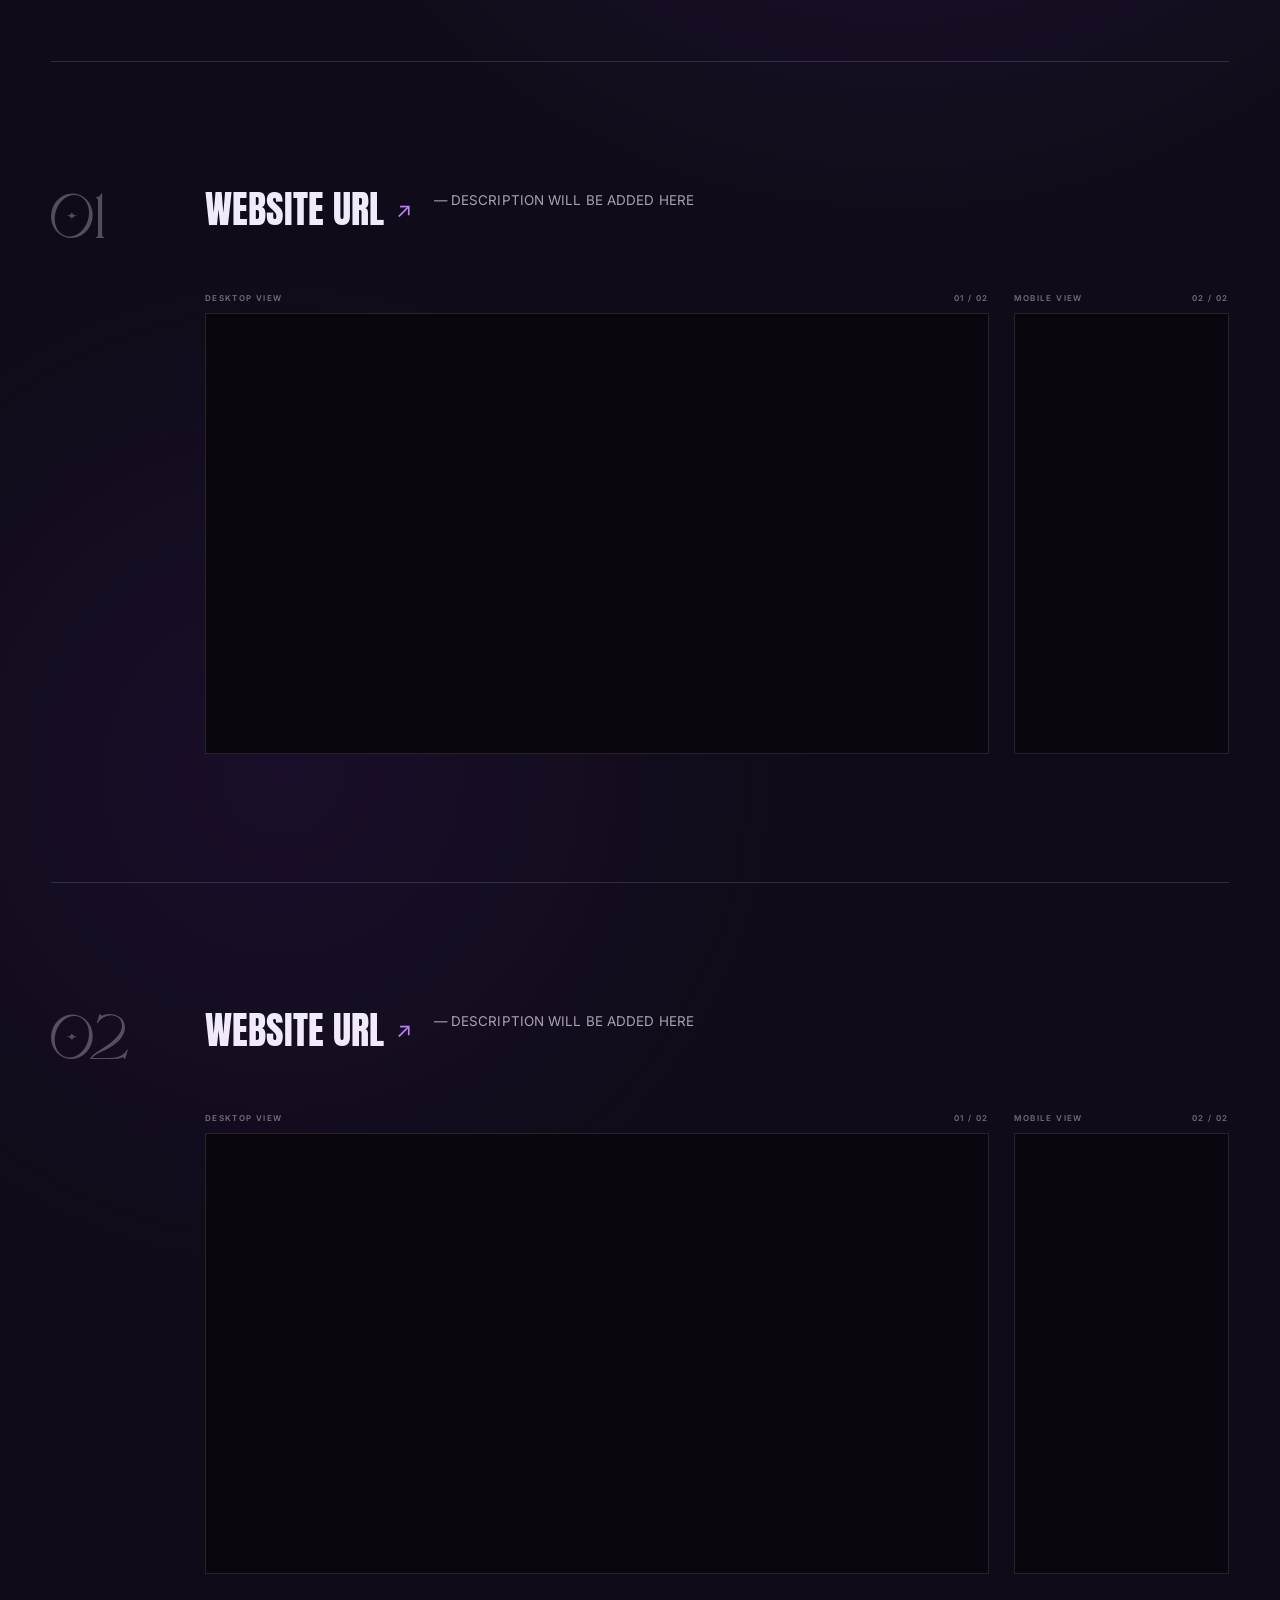
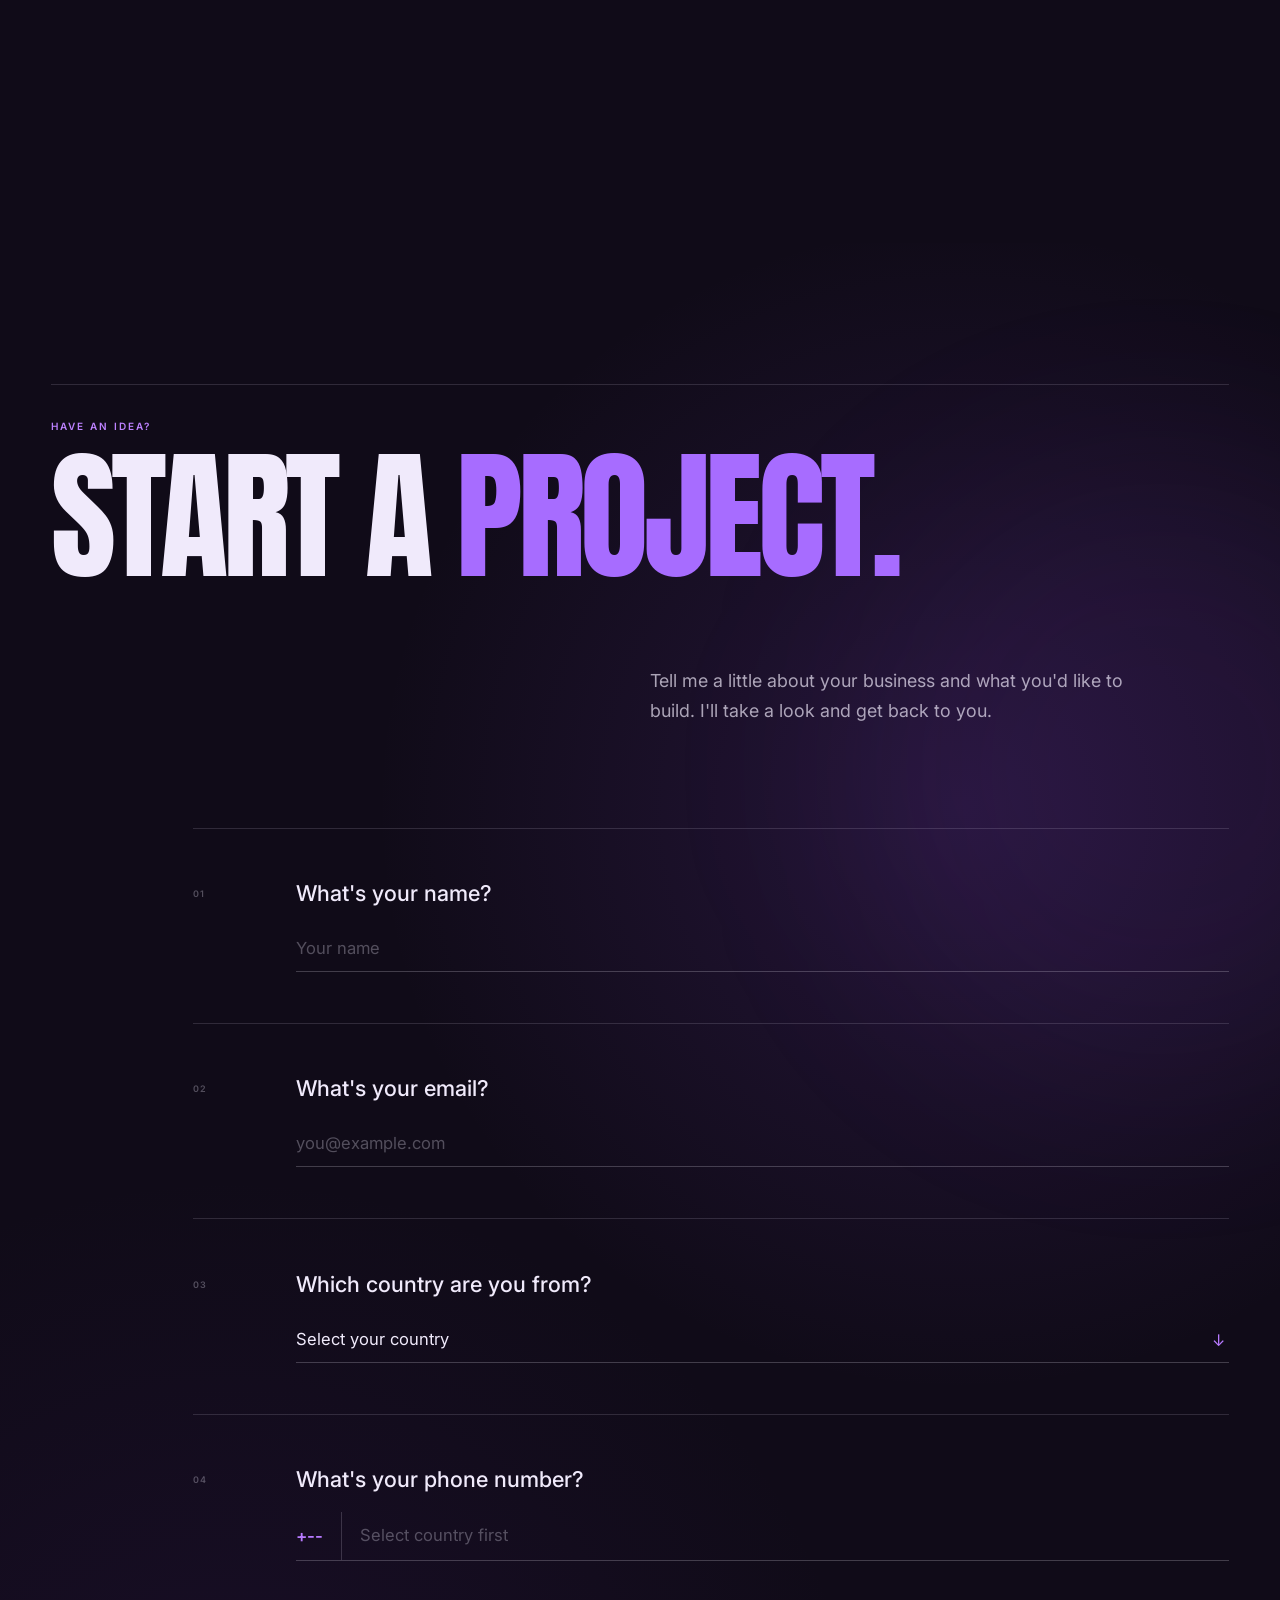
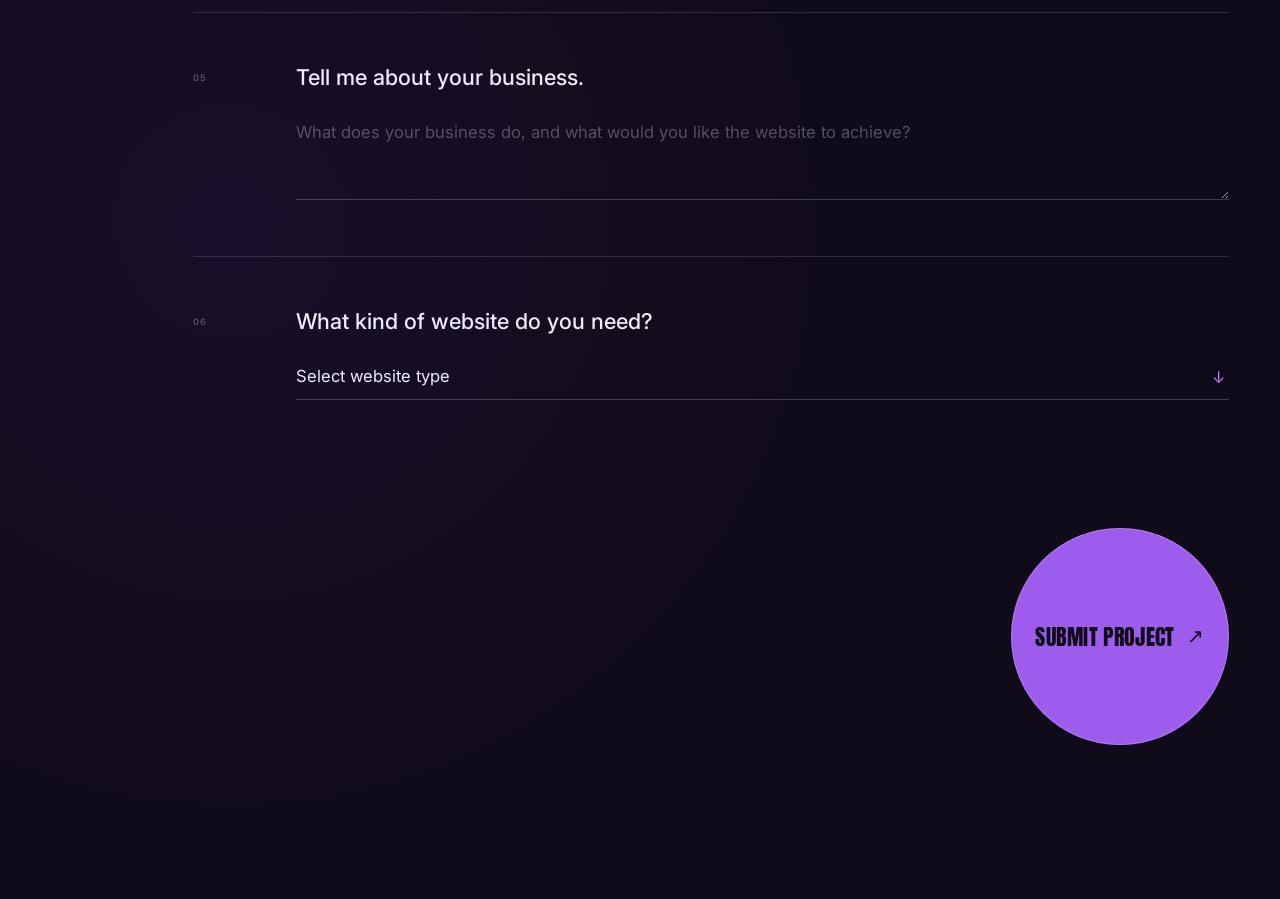
==== commit d26c1d1e: "Add files via upload" ====
--- a/index.html
+++ b/index.html
@@ -484,7 +484,7 @@
             <input
     type="hidden"
     name="access_key"
-    value="PASTE_YOUR_WEB3FORMS_ACCESS_KEY_HERE"
+    value="c63dc706-e7c8-4f71-a2c2-1436926e55a3"
 >
 
 <input
@@ -557,13 +557,309 @@
                 </div>
 
             </div>
-
+                <!-- COUNTRY -->
+<div class="form-field reveal-on-scroll">
+
+    <span class="field-number">
+        03
+    </span>
+
+    <div class="field-content">
+
+        <label for="clientCountry">
+            Which country are you from?
+        </label>
+
+        <div class="select-wrap">
+
+      
+<select
+    id="clientCountry"
+    name="country"
+    autocomplete="country-name"
+    required
+>
+    <option value="" data-code="" disabled selected>
+        Select your country
+    </option>
+
+    <option value="Afghanistan" data-code="+93">Afghanistan (+93)</option>
+    <option value="Albania" data-code="+355">Albania (+355)</option>
+    <option value="Algeria" data-code="+213">Algeria (+213)</option>
+    <option value="Andorra" data-code="+376">Andorra (+376)</option>
+    <option value="Angola" data-code="+244">Angola (+244)</option>
+    <option value="Antigua and Barbuda" data-code="+1-268">Antigua and Barbuda (+1 268)</option>
+    <option value="Argentina" data-code="+54">Argentina (+54)</option>
+    <option value="Armenia" data-code="+374">Armenia (+374)</option>
+    <option value="Australia" data-code="+61">Australia (+61)</option>
+    <option value="Austria" data-code="+43">Austria (+43)</option>
+    <option value="Azerbaijan" data-code="+994">Azerbaijan (+994)</option>
+
+    <option value="Bahamas" data-code="+1-242">Bahamas (+1 242)</option>
+    <option value="Bahrain" data-code="+973">Bahrain (+973)</option>
+    <option value="Bangladesh" data-code="+880">Bangladesh (+880)</option>
+    <option value="Barbados" data-code="+1-246">Barbados (+1 246)</option>
+    <option value="Belarus" data-code="+375">Belarus (+375)</option>
+    <option value="Belgium" data-code="+32">Belgium (+32)</option>
+    <option value="Belize" data-code="+501">Belize (+501)</option>
+    <option value="Benin" data-code="+229">Benin (+229)</option>
+    <option value="Bhutan" data-code="+975">Bhutan (+975)</option>
+    <option value="Bolivia" data-code="+591">Bolivia (+591)</option>
+    <option value="Bosnia and Herzegovina" data-code="+387">Bosnia and Herzegovina (+387)</option>
+    <option value="Botswana" data-code="+267">Botswana (+267)</option>
+    <option value="Brazil" data-code="+55">Brazil (+55)</option>
+    <option value="Brunei" data-code="+673">Brunei (+673)</option>
+    <option value="Bulgaria" data-code="+359">Bulgaria (+359)</option>
+    <option value="Burkina Faso" data-code="+226">Burkina Faso (+226)</option>
+    <option value="Burundi" data-code="+257">Burundi (+257)</option>
+
+    <option value="Cabo Verde" data-code="+238">Cabo Verde (+238)</option>
+    <option value="Cambodia" data-code="+855">Cambodia (+855)</option>
+    <option value="Cameroon" data-code="+237">Cameroon (+237)</option>
+    <option value="Canada" data-code="+1">Canada (+1)</option>
+    <option value="Central African Republic" data-code="+236">Central African Republic (+236)</option>
+    <option value="Chad" data-code="+235">Chad (+235)</option>
+    <option value="Chile" data-code="+56">Chile (+56)</option>
+    <option value="China" data-code="+86">China (+86)</option>
+    <option value="Colombia" data-code="+57">Colombia (+57)</option>
+    <option value="Comoros" data-code="+269">Comoros (+269)</option>
+    <option value="Congo, Democratic Republic of the" data-code="+243">DR Congo (+243)</option>
+    <option value="Congo, Republic of the" data-code="+242">Republic of the Congo (+242)</option>
+    <option value="Costa Rica" data-code="+506">Costa Rica (+506)</option>
+    <option value="Côte d'Ivoire" data-code="+225">Côte d'Ivoire (+225)</option>
+    <option value="Croatia" data-code="+385">Croatia (+385)</option>
+    <option value="Cuba" data-code="+53">Cuba (+53)</option>
+    <option value="Cyprus" data-code="+357">Cyprus (+357)</option>
+    <option value="Czechia" data-code="+420">Czechia (+420)</option>
+
+    <option value="Denmark" data-code="+45">Denmark (+45)</option>
+    <option value="Djibouti" data-code="+253">Djibouti (+253)</option>
+    <option value="Dominica" data-code="+1-767">Dominica (+1 767)</option>
+    <option value="Dominican Republic" data-code="+1-809">Dominican Republic (+1 809)</option>
+
+    <option value="Ecuador" data-code="+593">Ecuador (+593)</option>
+    <option value="Egypt" data-code="+20">Egypt (+20)</option>
+    <option value="El Salvador" data-code="+503">El Salvador (+503)</option>
+    <option value="Equatorial Guinea" data-code="+240">Equatorial Guinea (+240)</option>
+    <option value="Eritrea" data-code="+291">Eritrea (+291)</option>
+    <option value="Estonia" data-code="+372">Estonia (+372)</option>
+    <option value="Eswatini" data-code="+268">Eswatini (+268)</option>
+    <option value="Ethiopia" data-code="+251">Ethiopia (+251)</option>
+
+    <option value="Fiji" data-code="+679">Fiji (+679)</option>
+    <option value="Finland" data-code="+358">Finland (+358)</option>
+    <option value="France" data-code="+33">France (+33)</option>
+
+    <option value="Gabon" data-code="+241">Gabon (+241)</option>
+    <option value="Gambia" data-code="+220">Gambia (+220)</option>
+    <option value="Georgia" data-code="+995">Georgia (+995)</option>
+    <option value="Germany" data-code="+49">Germany (+49)</option>
+    <option value="Ghana" data-code="+233">Ghana (+233)</option>
+    <option value="Greece" data-code="+30">Greece (+30)</option>
+    <option value="Grenada" data-code="+1-473">Grenada (+1 473)</option>
+    <option value="Guatemala" data-code="+502">Guatemala (+502)</option>
+    <option value="Guinea" data-code="+224">Guinea (+224)</option>
+    <option value="Guinea-Bissau" data-code="+245">Guinea-Bissau (+245)</option>
+    <option value="Guyana" data-code="+592">Guyana (+592)</option>
+
+    <option value="Haiti" data-code="+509">Haiti (+509)</option>
+    <option value="Honduras" data-code="+504">Honduras (+504)</option>
+    <option value="Hungary" data-code="+36">Hungary (+36)</option>
+
+    <option value="Iceland" data-code="+354">Iceland (+354)</option>
+    <option value="India" data-code="+91">India (+91)</option>
+    <option value="Indonesia" data-code="+62">Indonesia (+62)</option>
+    <option value="Iran" data-code="+98">Iran (+98)</option>
+    <option value="Iraq" data-code="+964">Iraq (+964)</option>
+    <option value="Ireland" data-code="+353">Ireland (+353)</option>
+    <option value="Israel" data-code="+972">Israel (+972)</option>
+    <option value="Italy" data-code="+39">Italy (+39)</option>
+
+    <option value="Jamaica" data-code="+1-876">Jamaica (+1 876)</option>
+    <option value="Japan" data-code="+81">Japan (+81)</option>
+    <option value="Jordan" data-code="+962">Jordan (+962)</option>
+
+    <option value="Kazakhstan" data-code="+7">Kazakhstan (+7)</option>
+    <option value="Kenya" data-code="+254">Kenya (+254)</option>
+    <option value="Kiribati" data-code="+686">Kiribati (+686)</option>
+    <option value="North Korea" data-code="+850">North Korea (+850)</option>
+    <option value="South Korea" data-code="+82">South Korea (+82)</option>
+    <option value="Kuwait" data-code="+965">Kuwait (+965)</option>
+    <option value="Kyrgyzstan" data-code="+996">Kyrgyzstan (+996)</option>
+
+    <option value="Laos" data-code="+856">Laos (+856)</option>
+    <option value="Latvia" data-code="+371">Latvia (+371)</option>
+    <option value="Lebanon" data-code="+961">Lebanon (+961)</option>
+    <option value="Lesotho" data-code="+266">Lesotho (+266)</option>
+    <option value="Liberia" data-code="+231">Liberia (+231)</option>
+    <option value="Libya" data-code="+218">Libya (+218)</option>
+    <option value="Liechtenstein" data-code="+423">Liechtenstein (+423)</option>
+    <option value="Lithuania" data-code="+370">Lithuania (+370)</option>
+    <option value="Luxembourg" data-code="+352">Luxembourg (+352)</option>
+
+    <option value="Madagascar" data-code="+261">Madagascar (+261)</option>
+    <option value="Malawi" data-code="+265">Malawi (+265)</option>
+    <option value="Malaysia" data-code="+60">Malaysia (+60)</option>
+    <option value="Maldives" data-code="+960">Maldives (+960)</option>
+    <option value="Mali" data-code="+223">Mali (+223)</option>
+    <option value="Malta" data-code="+356">Malta (+356)</option>
+    <option value="Marshall Islands" data-code="+692">Marshall Islands (+692)</option>
+    <option value="Mauritania" data-code="+222">Mauritania (+222)</option>
+    <option value="Mauritius" data-code="+230">Mauritius (+230)</option>
+    <option value="Mexico" data-code="+52">Mexico (+52)</option>
+    <option value="Micronesia" data-code="+691">Micronesia (+691)</option>
+    <option value="Moldova" data-code="+373">Moldova (+373)</option>
+    <option value="Monaco" data-code="+377">Monaco (+377)</option>
+    <option value="Mongolia" data-code="+976">Mongolia (+976)</option>
+    <option value="Montenegro" data-code="+382">Montenegro (+382)</option>
+    <option value="Morocco" data-code="+212">Morocco (+212)</option>
+    <option value="Mozambique" data-code="+258">Mozambique (+258)</option>
+    <option value="Myanmar" data-code="+95">Myanmar (+95)</option>
+
+    <option value="Namibia" data-code="+264">Namibia (+264)</option>
+    <option value="Nauru" data-code="+674">Nauru (+674)</option>
+    <option value="Nepal" data-code="+977">Nepal (+977)</option>
+    <option value="Netherlands" data-code="+31">Netherlands (+31)</option>
+    <option value="New Zealand" data-code="+64">New Zealand (+64)</option>
+    <option value="Nicaragua" data-code="+505">Nicaragua (+505)</option>
+    <option value="Niger" data-code="+227">Niger (+227)</option>
+    <option value="Nigeria" data-code="+234">Nigeria (+234)</option>
+    <option value="North Macedonia" data-code="+389">North Macedonia (+389)</option>
+    <option value="Norway" data-code="+47">Norway (+47)</option>
+
+    <option value="Oman" data-code="+968">Oman (+968)</option>
+
+    <option value="Pakistan" data-code="+92">Pakistan (+92)</option>
+    <option value="Palau" data-code="+680">Palau (+680)</option>
+    <option value="Palestine" data-code="+970">Palestine (+970)</option>
+    <option value="Panama" data-code="+507">Panama (+507)</option>
+    <option value="Papua New Guinea" data-code="+675">Papua New Guinea (+675)</option>
+    <option value="Paraguay" data-code="+595">Paraguay (+595)</option>
+    <option value="Peru" data-code="+51">Peru (+51)</option>
+    <option value="Philippines" data-code="+63">Philippines (+63)</option>
+    <option value="Poland" data-code="+48">Poland (+48)</option>
+    <option value="Portugal" data-code="+351">Portugal (+351)</option>
+
+    <option value="Qatar" data-code="+974">Qatar (+974)</option>
+
+    <option value="Romania" data-code="+40">Romania (+40)</option>
+    <option value="Russia" data-code="+7">Russia (+7)</option>
+    <option value="Rwanda" data-code="+250">Rwanda (+250)</option>
+
+    <option value="Saint Kitts and Nevis" data-code="+1-869">Saint Kitts and Nevis (+1 869)</option>
+    <option value="Saint Lucia" data-code="+1-758">Saint Lucia (+1 758)</option>
+    <option value="Saint Vincent and the Grenadines" data-code="+1-784">Saint Vincent and the Grenadines (+1 784)</option>
+    <option value="Samoa" data-code="+685">Samoa (+685)</option>
+    <option value="San Marino" data-code="+378">San Marino (+378)</option>
+    <option value="Sao Tome and Principe" data-code="+239">Sao Tome and Principe (+239)</option>
+    <option value="Saudi Arabia" data-code="+966">Saudi Arabia (+966)</option>
+    <option value="Senegal" data-code="+221">Senegal (+221)</option>
+    <option value="Serbia" data-code="+381">Serbia (+381)</option>
+    <option value="Seychelles" data-code="+248">Seychelles (+248)</option>
+    <option value="Sierra Leone" data-code="+232">Sierra Leone (+232)</option>
+    <option value="Singapore" data-code="+65">Singapore (+65)</option>
+    <option value="Slovakia" data-code="+421">Slovakia (+421)</option>
+    <option value="Slovenia" data-code="+386">Slovenia (+386)</option>
+    <option value="Solomon Islands" data-code="+677">Solomon Islands (+677)</option>
+    <option value="Somalia" data-code="+252">Somalia (+252)</option>
+    <option value="South Africa" data-code="+27">South Africa (+27)</option>
+    <option value="South Sudan" data-code="+211">South Sudan (+211)</option>
+    <option value="Spain" data-code="+34">Spain (+34)</option>
+    <option value="Sri Lanka" data-code="+94">Sri Lanka (+94)</option>
+    <option value="Sudan" data-code="+249">Sudan (+249)</option>
+    <option value="Suriname" data-code="+597">Suriname (+597)</option>
+    <option value="Sweden" data-code="+46">Sweden (+46)</option>
+    <option value="Switzerland" data-code="+41">Switzerland (+41)</option>
+    <option value="Syria" data-code="+963">Syria (+963)</option>
+
+    <option value="Tajikistan" data-code="+992">Tajikistan (+992)</option>
+    <option value="Tanzania" data-code="+255">Tanzania (+255)</option>
+    <option value="Thailand" data-code="+66">Thailand (+66)</option>
+    <option value="Timor-Leste" data-code="+670">Timor-Leste (+670)</option>
+    <option value="Togo" data-code="+228">Togo (+228)</option>
+    <option value="Tonga" data-code="+676">Tonga (+676)</option>
+    <option value="Trinidad and Tobago" data-code="+1-868">Trinidad and Tobago (+1 868)</option>
+    <option value="Tunisia" data-code="+216">Tunisia (+216)</option>
+    <option value="Türkiye" data-code="+90">Türkiye (+90)</option>
+    <option value="Turkmenistan" data-code="+993">Turkmenistan (+993)</option>
+    <option value="Tuvalu" data-code="+688">Tuvalu (+688)</option>
+
+    <option value="Uganda" data-code="+256">Uganda (+256)</option>
+    <option value="Ukraine" data-code="+380">Ukraine (+380)</option>
+    <option value="United Arab Emirates" data-code="+971">United Arab Emirates (+971)</option>
+    <option value="United Kingdom" data-code="+44">United Kingdom (+44)</option>
+    <option value="United States" data-code="+1">United States (+1)</option>
+    <option value="Uruguay" data-code="+598">Uruguay (+598)</option>
+    <option value="Uzbekistan" data-code="+998">Uzbekistan (+998)</option>
+
+    <option value="Vanuatu" data-code="+678">Vanuatu (+678)</option>
+    <option value="Vatican City" data-code="+39">Vatican City (+39)</option>
+    <option value="Venezuela" data-code="+58">Venezuela (+58)</option>
+    <option value="Vietnam" data-code="+84">Vietnam (+84)</option>
+
+    <option value="Yemen" data-code="+967">Yemen (+967)</option>
+
+    <option value="Zambia" data-code="+260">Zambia (+260)</option>
+    <option value="Zimbabwe" data-code="+263">Zimbabwe (+263)</option>
+</select>
+            <span class="select-arrow">↓</span>
+
+        </div>
+
+    </div>
+
+</div>
+
+
+<!-- PHONE -->
+<div class="form-field reveal-on-scroll">
+
+    <span class="field-number">
+        04
+    </span>
+
+    <div class="field-content">
+
+        <label for="clientPhone">
+            What's your phone number?
+        </label>
+
+        <div class="phone-input-wrap">
+
+            <div class="phone-code" id="phoneCode">
+                +--
+            </div>
+
+            <input
+    type="tel"
+    id="clientPhone"
+    name="phone"
+    placeholder="Select country first"
+    autocomplete="tel-national"
+    inputmode="numeric"
+    pattern="[0-9]*"
+    disabled
+    required
+>
+        </div>
+
+        <!-- This is also submitted with the form -->
+        <input
+            type="hidden"
+            id="countryCode"
+            name="country_code"
+            value=""
+        >
+
+    </div>
+
+</div>
 
             <!-- BUSINESS -->
             <div class="form-field reveal-on-scroll">
 
                 <span class="field-number">
-                    03
+                    05
                 </span>
 
                 <div class="field-content">
@@ -589,7 +885,7 @@
             <div class="form-field reveal-on-scroll">
 
                 <span class="field-number">
-                    04
+                    06
                 </span>
 
                 <div class="field-content">
--- a/contact.css
+++ b/contact.css
@@ -796,4 +796,48 @@
     background: #b94a68;
 
     color: #fff;
+}
+/* =========================================
+   COUNTRY PHONE INPUT
+========================================= */
+
+.phone-input-wrap {
+    display: flex;
+    align-items: center;
+    width: 100%;
+    border-bottom: 1px solid rgba(240, 234, 251, 0.22);
+}
+
+.phone-code {
+    flex: 0 0 auto;
+    padding: 14px 18px 14px 0;
+
+    color: #b77aff;
+
+    font-family: "Inter", sans-serif;
+    font-size: 17px;
+    font-weight: 600;
+
+    border-right: 1px solid rgba(240, 234, 251, 0.18);
+}
+
+.phone-input-wrap input {
+    flex: 1;
+    min-width: 0;
+
+    padding-left: 18px;
+
+    border-bottom: 0;
+}
+
+@media (max-width: 700px) {
+
+    .phone-code {
+        padding-right: 12px;
+        font-size: 15px;
+    }
+
+    .phone-input-wrap input {
+        padding-left: 12px;
+    }
 }
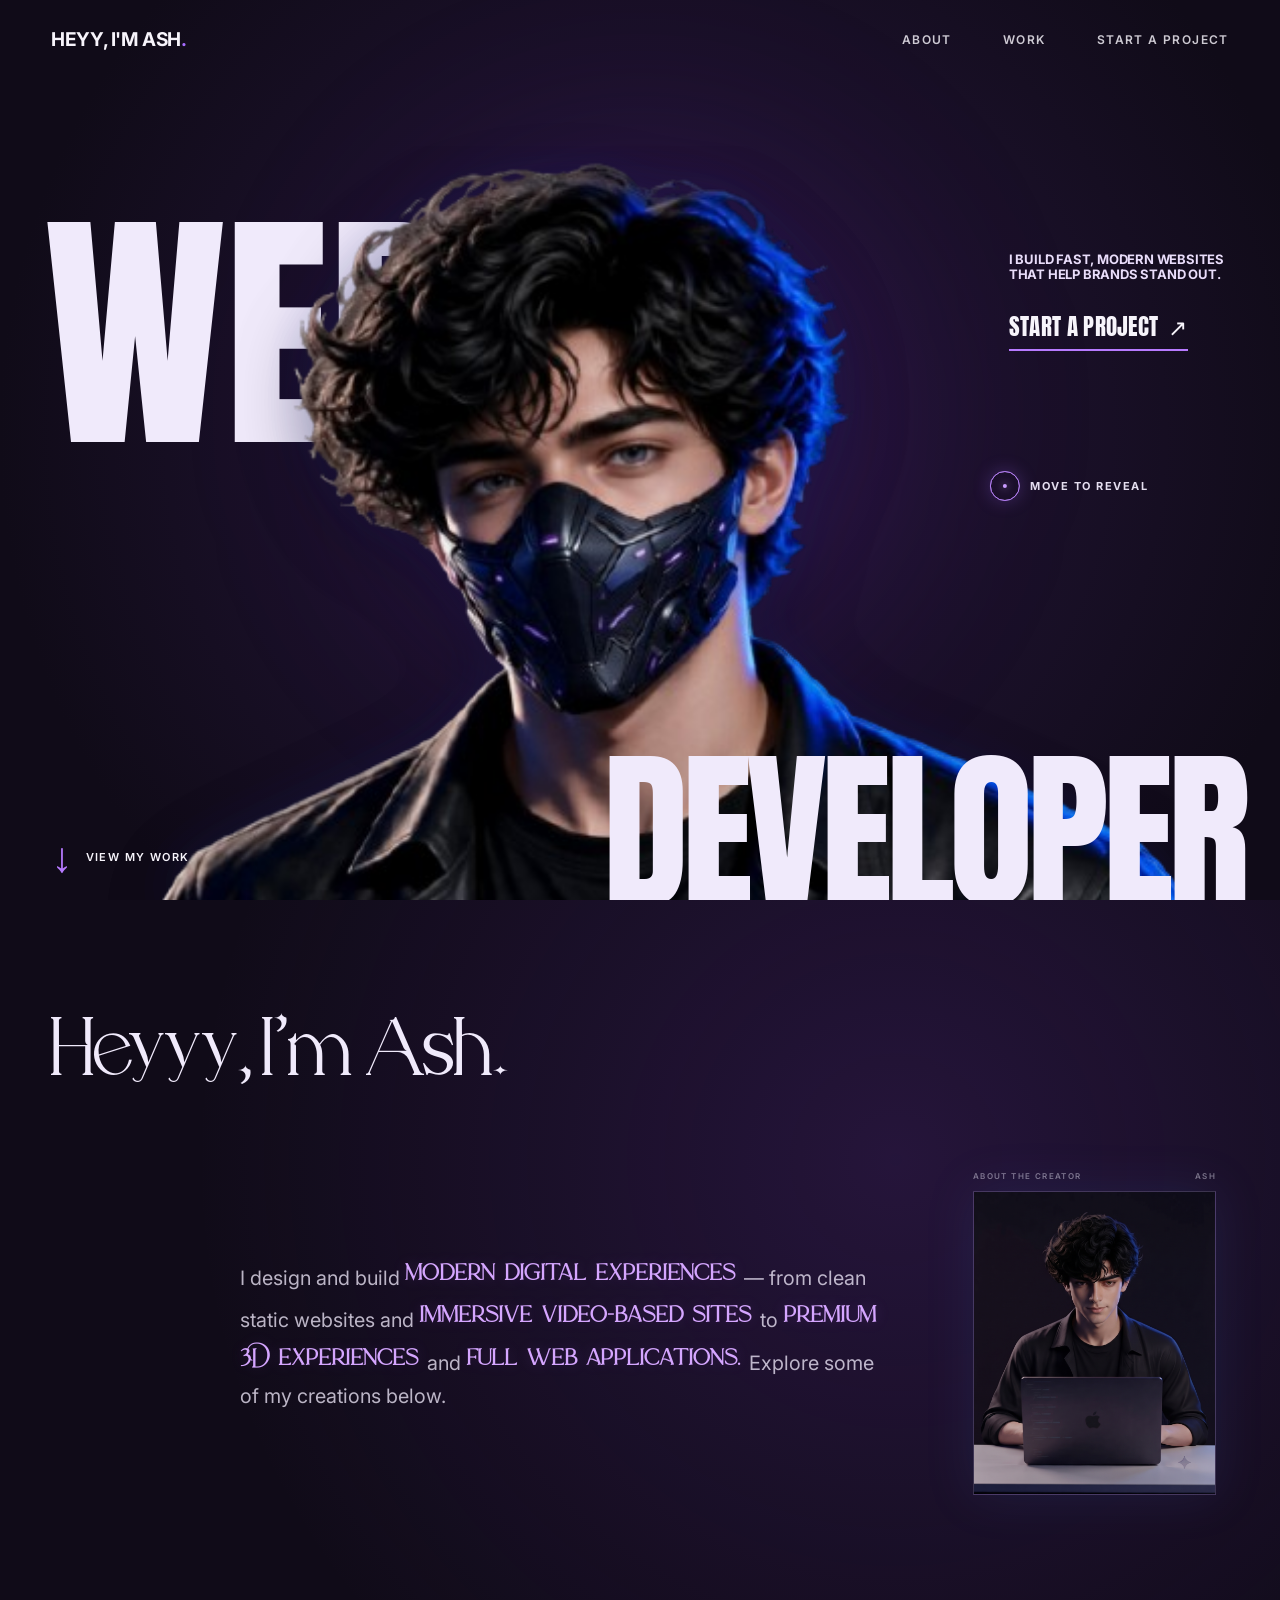
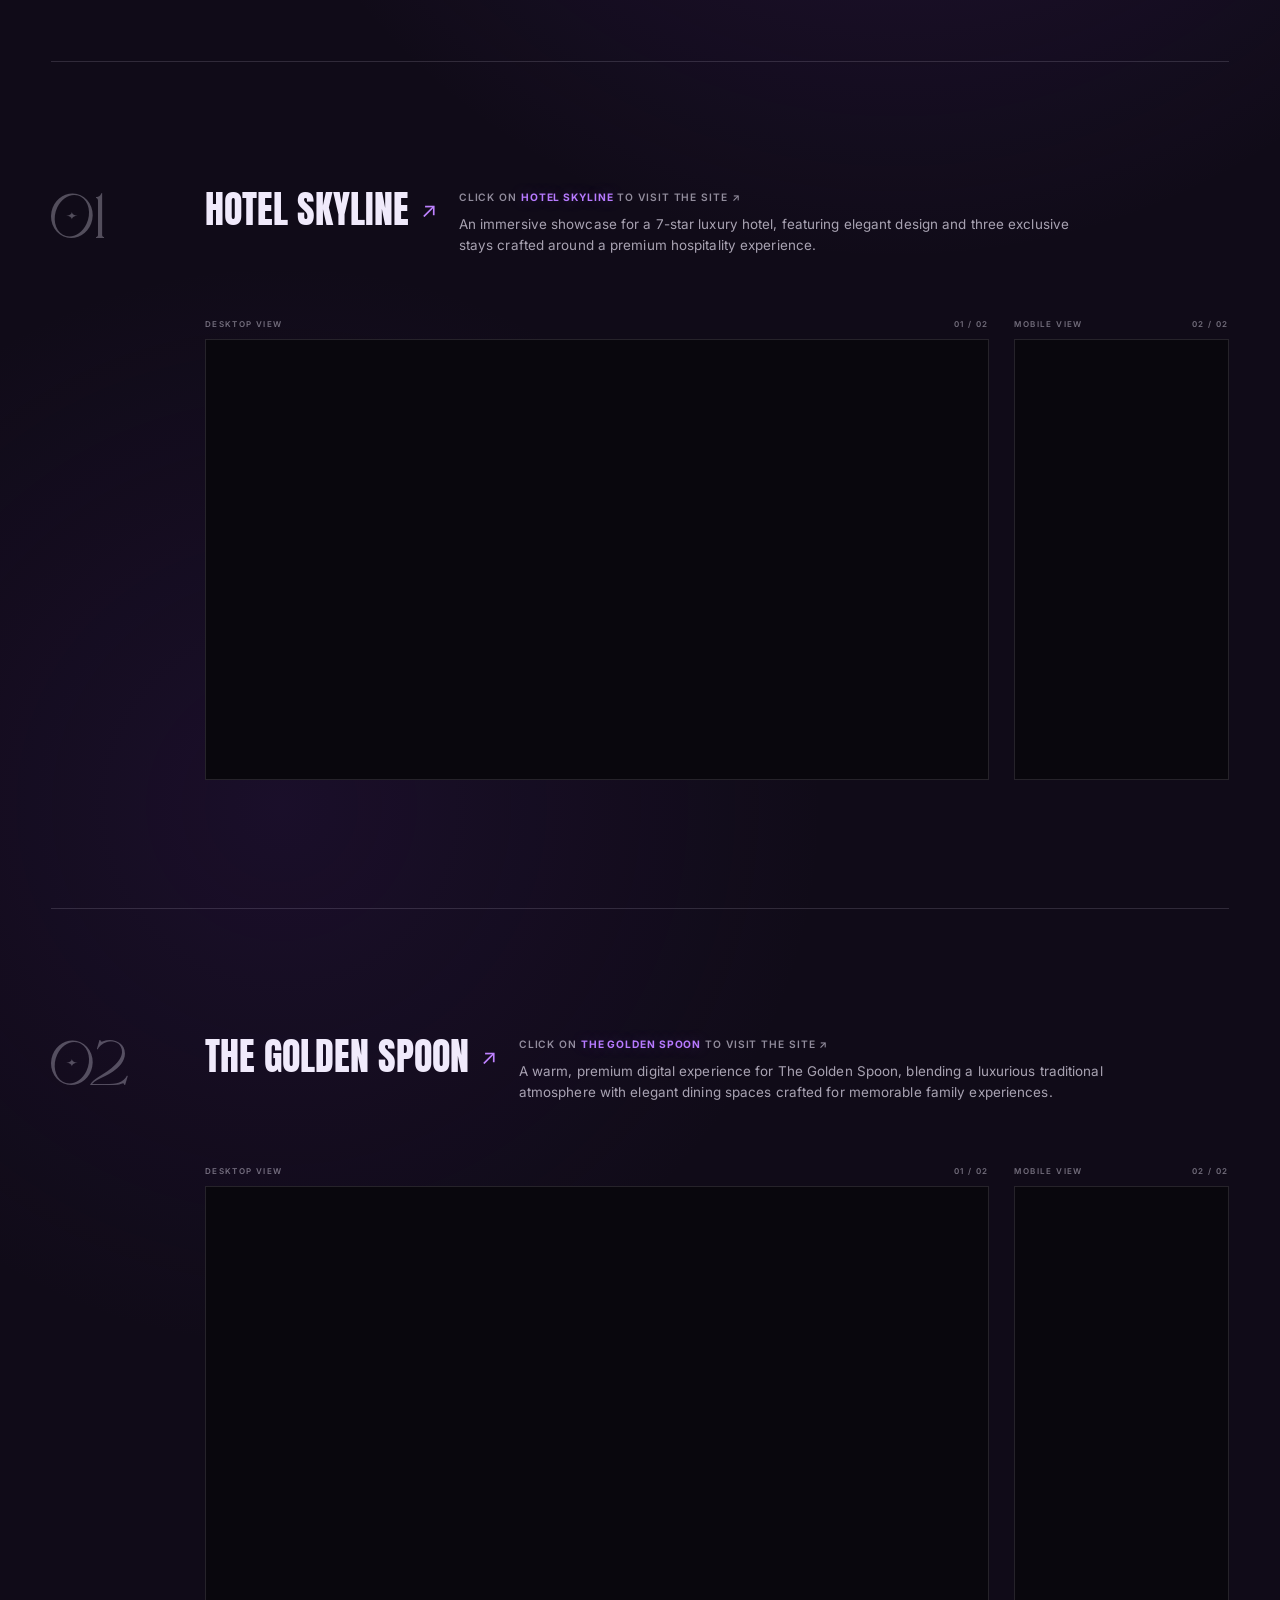
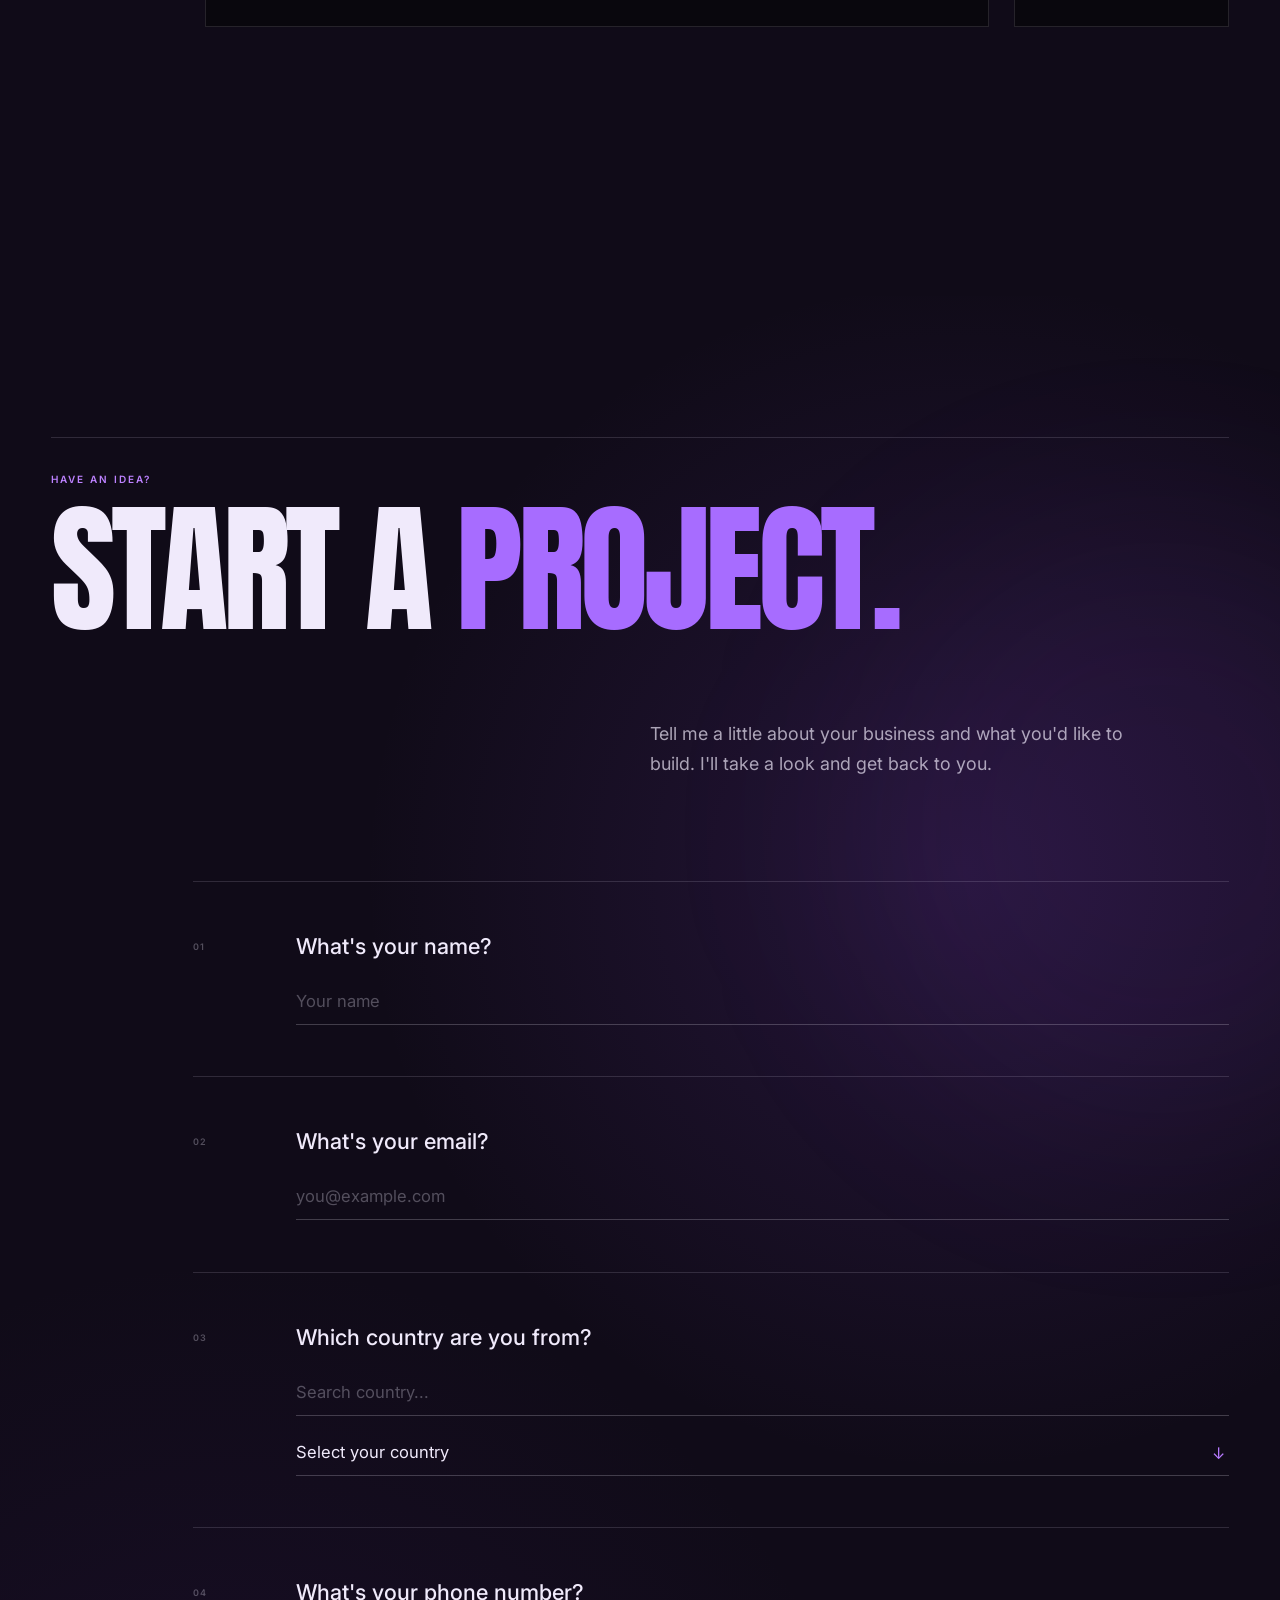
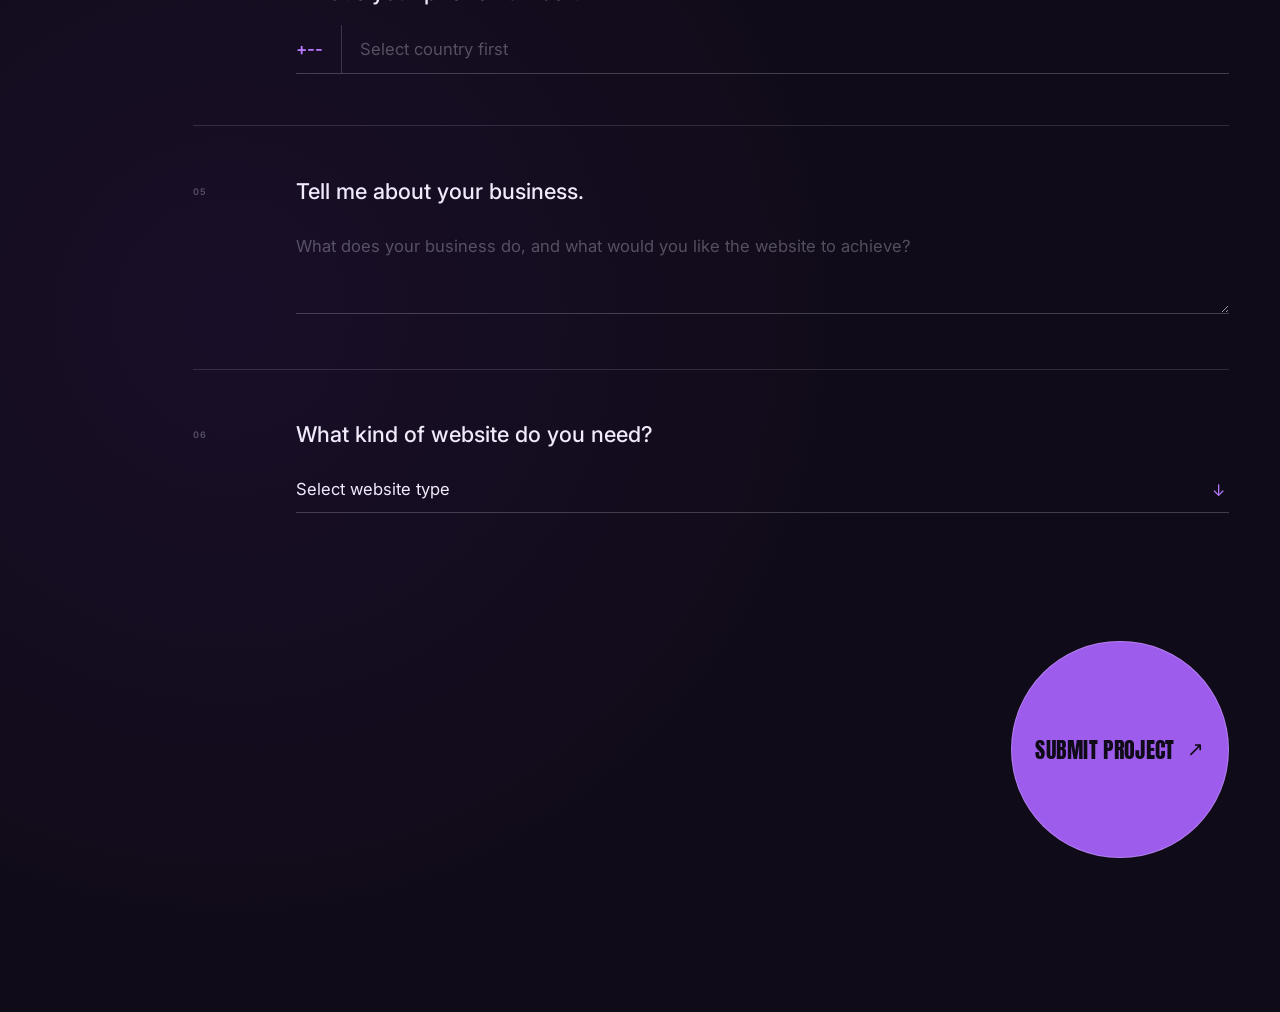
==== commit 10ac221d: "Add files via upload" ====
--- a/index.html
+++ b/index.html
@@ -27,12 +27,42 @@
     <link rel="stylesheet" href="style.css">
     <link rel="stylesheet" href="work.css">
     <link rel="stylesheet" href="contact.css">
+    <link rel="stylesheet" href="loader.css">
 </head>
 
 
 
    <body>
-
+<body>
+
+    <!-- =========================================
+         CINEMATIC PORTFOLIO LOADER
+    ========================================== -->
+    <div
+        class="site-loader"
+        id="siteLoader"
+        aria-hidden="true"
+    >
+        <div class="loader-panel loader-panel-left"></div>
+        <div class="loader-panel loader-panel-right"></div>
+
+        <div class="loader-center">
+            <span class="loader-kicker">
+                ASH / WEB DEVELOPER
+            </span>
+
+            <div class="loader-title">
+                PORTFOLIO
+            </div>
+
+            <div class="loader-line">
+                <span></span>
+            </div>
+        </div>
+    </div>
+
+
+    <!-- GLOBAL FIXED NAVBAR -->
     <!-- GLOBAL FIXED NAVBAR -->
     <header class="navbar">
 
@@ -259,19 +289,30 @@
             <div class="project-title-row">
 
                 <a
-                    href="#"
+                    href="https://ayushsamuel529-source.github.io/hotel-skyline/"
                     target="_blank"
                     rel="noopener noreferrer"
                     class="work-url"
                 >
-                    WEBSITE URL
+                    HOTEL SKYLINE
                     <span>↗</span>
                 </a>
 
-
-                <p class="work-project-description">
-                    — DESCRIPTION WILL BE ADDED HERE
-                </p>
+<div class="work-project-description">
+
+    <p class="project-click-hint">
+        CLICK ON
+        <span>HOTEL SKYLINE</span>
+        TO VISIT THE SITE ↗
+    </p>
+
+    <p class="project-description-text">
+        An immersive showcase for a 7-star luxury hotel,
+        featuring elegant design and three exclusive stays
+        crafted around a premium hospitality experience.
+    </p>
+
+</div>
 
             </div>
 
@@ -358,20 +399,31 @@
             <div class="project-title-row">
 
                 <a
-                    href="#"
+                    href="https://ayushsamuel529-source.github.io/the-golden-spoon-/"
                     target="_blank"
                     rel="noopener noreferrer"
                     class="work-url"
                 >
-                    WEBSITE URL
+                    THE GOLDEN SPOON
                     <span>↗</span>
                 </a>
 
 
-                <p class="work-project-description">
-                    — DESCRIPTION WILL BE ADDED HERE
-                </p>
-
+                <div class="work-project-description">
+
+    <p class="project-click-hint">
+        CLICK ON
+        <span>THE GOLDEN SPOON</span>
+        TO VISIT THE SITE ↗
+    </p>
+
+    <p class="project-description-text">
+        A warm, premium digital experience for The Golden Spoon,
+        blending a luxurious traditional atmosphere with elegant
+        dining spaces crafted for memorable family experiences.
+    </p>
+
+</div>
             </div>
 
 
@@ -396,7 +448,7 @@
                             preload="metadata"
                         >
                             <source
-                                src="videos/project-2-laptop.mp4"
+                                src="project-2-laptop.mp4"
                                 type="video/mp4"
                             >
                         </video>
@@ -424,7 +476,7 @@
                             preload="metadata"
                         >
                             <source
-                                src="videos/project-2-phone.mp4"
+                                src="project-2-phone.mp4"
                                 type="video/mp4"
                             >
                         </video>
@@ -569,7 +621,24 @@
         <label for="clientCountry">
             Which country are you from?
         </label>
-
+            <div class="country-search-wrap">
+
+    <input
+        type="search"
+        id="countrySearch"
+        class="country-search"
+        placeholder="Search country..."
+        autocomplete="off"
+        spellcheck="false"
+        aria-label="Search country"
+    >
+
+    <div
+        class="country-results"
+        id="countryResults"
+    ></div>
+
+</div>
         <div class="select-wrap">
 
       
@@ -1001,7 +1070,10 @@
 </div>
 
     <script src="script.js"></script>
+    <script src="work.js"></script>
     <script src="contact.js"></script>
+    <script src="loader.js"></script>
+
 
 
 
--- a/style.css
+++ b/style.css
@@ -1083,3 +1083,171 @@
     }
 
 }
+/* =========================================================
+   ABOUT — EDITORIAL REVEAL
+========================================================= */
+
+.about-motion-ready .work-intro-title {
+    opacity: 0;
+
+    transform:
+        translateY(70px)
+        scale(0.96);
+
+    filter: blur(10px);
+
+    transition:
+        opacity 0.8s ease,
+        transform 1s cubic-bezier(0.16, 1, 0.3, 1),
+        filter 0.9s ease;
+}
+
+
+.about-motion-ready .work-copy {
+    opacity: 0;
+
+    transform:
+        translateX(-75px);
+
+    filter: blur(5px);
+
+    transition:
+        opacity 0.8s 0.18s ease,
+        transform 1s 0.18s cubic-bezier(0.16, 1, 0.3, 1),
+        filter 0.8s 0.18s ease;
+}
+
+
+.about-motion-ready .ash-photo-wrap {
+    opacity: 0;
+
+    transform:
+        translateX(90px)
+        rotate(2deg)
+        scale(0.88);
+
+    filter:
+        blur(7px)
+        brightness(0.65);
+
+    transition:
+        opacity 0.85s 0.32s ease,
+        transform 1.15s 0.32s cubic-bezier(0.16, 1, 0.3, 1),
+        filter 1s 0.32s ease;
+}
+
+
+/* PURPLE WORDS */
+
+.about-motion-ready .work-highlight {
+    display: inline;
+
+    color: #9f68d8;
+
+    text-shadow: none;
+
+    transition:
+        color 0.7s 0.55s ease,
+        text-shadow 0.8s 0.55s ease;
+}
+
+
+/* ACTIVE */
+
+.about-motion-ready.about-animate
+.work-intro-title {
+    opacity: 1;
+
+    transform:
+        translateY(0)
+        scale(1);
+
+    filter: blur(0);
+}
+
+
+.about-motion-ready.about-animate
+.work-copy {
+    opacity: 1;
+
+    transform:
+        translateX(0);
+
+    filter: blur(0);
+}
+
+
+.about-motion-ready.about-animate
+.ash-photo-wrap {
+    opacity: 1;
+
+    transform:
+        translateX(0)
+        rotate(0)
+        scale(1);
+
+    filter:
+        blur(0)
+        brightness(1);
+
+    filter:
+        drop-shadow(
+            0 0 24px
+            rgba(77, 141, 255, 0.10)
+        );
+}
+
+
+.about-motion-ready.about-animate
+.work-highlight {
+    color: #d5a6ff;
+
+    text-shadow:
+        0 0 15px
+        rgba(183, 122, 255, 0.20);
+}
+
+
+/* MOBILE */
+
+@media (max-width: 700px) {
+
+    .about-motion-ready .work-intro-title {
+        transform:
+            translateY(45px)
+            scale(0.97);
+    }
+
+
+    .about-motion-ready .work-copy {
+        transform:
+            translateX(-35px);
+    }
+
+
+    .about-motion-ready .ash-photo-wrap {
+        transform:
+            translateX(40px)
+            scale(0.92);
+    }
+
+}
+
+
+/* ACCESSIBILITY */
+
+@media (prefers-reduced-motion: reduce) {
+
+    .about-motion-ready .work-intro-title,
+    .about-motion-ready .work-copy,
+    .about-motion-ready .ash-photo-wrap {
+        opacity: 1;
+
+        transform: none;
+
+        filter: none;
+
+        transition: none;
+    }
+
+}
--- a/work.css
+++ b/work.css
@@ -280,6 +280,39 @@
     max-width: 620px;
 
     font-family: "Inter", sans-serif;
+}
+
+
+/* CLICK INSTRUCTION */
+
+.project-click-hint {
+    margin: 0 0 9px;
+
+    font-size: clamp(10px, 0.8vw, 12px);
+    font-weight: 600;
+
+    line-height: 1.4;
+
+    letter-spacing: 0.9px;
+
+    color: rgba(240, 234, 251, 0.58);
+}
+
+
+.project-click-hint span {
+    color: #b77aff;
+
+    font-weight: 700;
+
+    text-shadow:
+        0 0 14px rgba(183, 122, 255, 0.25);
+}
+
+
+/* PROJECT DESCRIPTION */
+
+.project-description-text {
+    margin: 0;
 
     font-size: clamp(13px, 1.05vw, 16px);
     font-weight: 400;
@@ -290,7 +323,6 @@
 
     color: rgba(240, 234, 251, 0.68);
 }
-
 /* =========================================================
    VIDEO ROW — DESKTOP / LARGE LAPTOP
 ========================================================= */
@@ -356,16 +388,17 @@
     border: 1px solid rgba(240, 234, 251, 0.12);
 }
 
-
 .laptop-video-frame video {
     display: block;
 
     width: 100%;
     height: 100%;
 
-    object-fit: cover;
-}
-
+    object-fit: contain;
+    object-position: center;
+
+    background: #09070d;
+}
 
 /* PHONE RECORDING */
 
--- a/contact.css
+++ b/contact.css
@@ -840,4 +840,224 @@
     .phone-input-wrap input {
         padding-left: 12px;
     }
+}
+/* =========================================
+   SEARCHABLE COUNTRY
+========================================= */
+
+.country-search-wrap {
+    position: relative;
+
+    width: 100%;
+
+    margin-bottom: 14px;
+
+    z-index: 20;
+}
+
+
+.field-content .country-search {
+    width: 100%;
+
+    padding:
+        12px
+        42px
+        13px
+        0;
+
+    border: 0;
+
+    border-bottom:
+        1px solid rgba(240, 234, 251, 0.22);
+
+    outline: none;
+
+    border-radius: 0;
+
+    background: transparent;
+
+    color: #f0eafb;
+
+    font-family: "Inter", sans-serif;
+
+    font-size:
+        clamp(15px, 1.3vw, 18px);
+}
+
+
+.field-content .country-search::placeholder {
+    color:
+        rgba(240, 234, 251, 0.30);
+}
+
+
+.field-content .country-search:focus {
+    border-color: #b77aff;
+}
+
+
+/* Chrome/Safari search X */
+
+.country-search::-webkit-search-cancel-button {
+    cursor: pointer;
+}
+
+
+/* RESULTS */
+
+.country-results {
+    position: absolute;
+
+    left: 0;
+    right: 0;
+    top: calc(100% + 7px);
+
+    display: none;
+
+    max-height: 280px;
+
+    overflow-y: auto;
+    overscroll-behavior: contain;
+
+    border:
+        1px solid rgba(240, 234, 251, 0.14);
+
+    border-radius: 8px;
+
+    background:
+        rgba(18, 12, 27, 0.98);
+
+    box-shadow:
+        0 18px 50px
+        rgba(0, 0, 0, 0.35);
+
+    backdrop-filter: blur(15px);
+
+    z-index: 50;
+}
+
+
+.country-results.show {
+    display: block;
+}
+
+
+.country-result {
+    width: 100%;
+
+    display: flex;
+
+    align-items: center;
+    justify-content: space-between;
+
+    gap: 20px;
+
+    padding:
+        13px
+        15px;
+
+    border: 0;
+
+    border-bottom:
+        1px solid rgba(240, 234, 251, 0.08);
+
+    background: transparent;
+
+    color: #f0eafb;
+
+    font-family: "Inter", sans-serif;
+
+    font-size: 14px;
+
+    text-align: left;
+
+    cursor: pointer;
+
+    transition:
+        background 0.2s ease,
+        color 0.2s ease;
+}
+
+
+.country-result:last-child {
+    border-bottom: 0;
+}
+
+
+.country-result:hover,
+.country-result:focus {
+    outline: none;
+
+    background:
+        rgba(167, 108, 255, 0.13);
+
+    color: #ffffff;
+}
+
+
+.country-result-code {
+    flex: 0 0 auto;
+
+    color: #b77aff;
+
+    font-weight: 600;
+}
+
+
+.country-no-result {
+    padding: 15px;
+
+    font-family: "Inter", sans-serif;
+
+    font-size: 13px;
+
+    color:
+        rgba(240, 234, 251, 0.48);
+}
+
+
+/* scrollbar */
+
+.country-results {
+    scrollbar-width: thin;
+    scrollbar-color:
+        #7545a8
+        #171020;
+}
+
+
+.country-results::-webkit-scrollbar {
+    width: 6px;
+}
+
+
+.country-results::-webkit-scrollbar-track {
+    background: #171020;
+}
+
+
+.country-results::-webkit-scrollbar-thumb {
+    background: #7545a8;
+
+    border-radius: 10px;
+}
+
+
+@media (max-width: 700px) {
+
+    .country-results {
+        max-height: 240px;
+    }
+
+
+    .country-result {
+        min-height: 48px;
+
+        padding:
+            14px
+            12px;
+
+        font-size: 14px;
+    }
+
 }
--- a/loader.css
+++ b/loader.css
@@ -0,0 +1,399 @@
+/* =========================================================
+   CINEMATIC SITE LOADER
+========================================================= */
+
+.site-loader {
+    position: fixed;
+    inset: 0;
+
+    width: 100%;
+    height: 100vh;
+    height: 100svh;
+
+    z-index: 99999;
+
+    overflow: hidden;
+
+    pointer-events: all;
+}
+
+
+/* ---------------------------------------------------------
+   LEFT + RIGHT CURTAINS
+--------------------------------------------------------- */
+
+.loader-panel {
+    position: absolute;
+
+    top: 0;
+
+    width: 50.1%;
+    height: 100%;
+
+    /* Deep black curtain */
+    background:
+        radial-gradient(
+            circle at center,
+            rgba(255, 255, 255, 0.018),
+            transparent 48%
+        ),
+        #050507;
+
+    will-change: transform;
+
+   transition:
+    transform
+    2.15s
+    cubic-bezier(0.77, 0, 0.18, 1);
+}
+
+
+.loader-panel-left {
+    left: 0;
+
+    border-right:
+        1px solid rgba(183, 122, 255, 0.16);
+}
+
+
+.loader-panel-right {
+    right: 0;
+
+    border-left:
+        1px solid rgba(183, 122, 255, 0.16);
+}
+
+
+/* subtle light at the center seam */
+
+.loader-panel-left::after,
+.loader-panel-right::after {
+    content: "";
+
+    position: absolute;
+
+    top: 0;
+
+    width: 2px;
+    height: 100%;
+
+    background:
+    linear-gradient(
+        to bottom,
+        transparent,
+        rgba(255, 255, 255, 0.04),
+        rgba(167, 108, 255, 0.18),
+        rgba(255, 255, 255, 0.04),
+        transparent
+    );
+
+    filter: blur(1px);
+
+    opacity: 0.7;
+}
+
+
+.loader-panel-left::after {
+    right: 0;
+}
+
+
+.loader-panel-right::after {
+    left: 0;
+}
+
+
+/* ---------------------------------------------------------
+   CENTER CONTENT
+--------------------------------------------------------- */
+
+.loader-center {
+    position: absolute;
+
+    left: 50%;
+    top: 50%;
+
+    z-index: 3;
+
+    display: flex;
+    flex-direction: column;
+    align-items: center;
+
+    transform:
+        translate(-50%, -50%);
+
+    text-align: center;
+
+    transition:
+        opacity 0.38s ease,
+        transform 0.55s
+        cubic-bezier(0.16, 1, 0.3, 1);
+}
+
+
+.loader-kicker {
+    margin-bottom: 12px;
+
+    font-family: "Inter", sans-serif;
+
+    font-size: 8px;
+    font-weight: 600;
+
+    letter-spacing: 3px;
+
+    color:
+        rgba(240, 234, 251, 0.42);
+
+    opacity: 0;
+
+    animation:
+        loaderTextIn
+        0.65s
+        0.1s
+        forwards;
+}
+
+.loader-title {
+    font-family: "Le Major", serif;
+
+    font-size:
+        clamp(58px, 8.5vw, 138px);
+
+    font-weight: 400;
+
+    line-height: 0.92;
+
+    letter-spacing: 0.025em;
+
+    color: #c18aff;
+
+    /*
+       Layered shadows create the
+       purple 3D extrusion.
+    */
+    text-shadow:
+        1px 1px 0 #9d5be8,
+        2px 2px 0 #8a48d2,
+        3px 3px 0 #7737bc,
+        4px 4px 0 #642aa3,
+        5px 5px 0 #511f88,
+        6px 6px 0 #3e176c,
+
+        9px 12px 18px rgba(0, 0, 0, 0.65),
+
+        0 0 22px rgba(167, 108, 255, 0.30),
+        0 0 55px rgba(167, 108, 255, 0.12);
+
+    opacity: 0;
+
+    transform:
+        translateY(18px)
+        perspective(600px)
+        rotateX(5deg);
+
+    animation:
+        loaderTitleIn
+        0.8s
+        0.18s
+        cubic-bezier(0.16, 1, 0.3, 1)
+        forwards;
+}
+
+/* loading line */
+
+.loader-line {
+    width:
+        clamp(110px, 14vw, 210px);
+
+    height: 1px;
+
+    margin-top: 25px;
+
+    overflow: hidden;
+
+    background:
+        rgba(240, 234, 251, 0.10);
+
+    opacity: 0;
+
+    animation:
+        loaderTextIn
+        0.5s
+        0.35s
+        forwards;
+}
+
+
+.loader-line span {
+    display: block;
+
+    width: 100%;
+    height: 100%;
+background:
+    linear-gradient(
+        90deg,
+        transparent,
+        #7c3fc7,
+        #b77aff,
+        #e0c3ff,
+        #b77aff,
+        transparent
+    );
+    transform:
+        translateX(-100%);
+
+    animation:
+        loaderProgress
+        1.15s
+        0.4s
+        cubic-bezier(0.65, 0, 0.35, 1)
+        forwards;
+}
+
+
+/* ---------------------------------------------------------
+   OPEN STATE
+--------------------------------------------------------- */
+
+.site-loader.is-opening
+.loader-panel-left {
+    transform:
+        translateX(-101%);
+}
+
+
+.site-loader.is-opening
+.loader-panel-right {
+    transform:
+        translateX(101%);
+}
+
+
+.site-loader.is-opening
+.loader-center {
+    opacity: 0;
+
+    transform:
+        translate(-50%, -50%)
+        scale(0.94);
+
+    pointer-events: none;
+}
+
+
+/* completely gone */
+
+.site-loader.is-finished {
+    visibility: hidden;
+
+    pointer-events: none;
+}
+
+
+/* ---------------------------------------------------------
+   ANIMATIONS
+--------------------------------------------------------- */
+
+@keyframes loaderTitleIn {
+
+    0% {
+        opacity: 0;
+
+        transform:
+            translateY(28px)
+            perspective(600px)
+            rotateX(10deg)
+            scale(0.96);
+    }
+
+    100% {
+        opacity: 1;
+
+        transform:
+            translateY(0)
+            perspective(600px)
+            rotateX(0deg)
+            scale(1);
+    }
+
+}
+
+@keyframes loaderTextIn {
+
+    to {
+        opacity: 1;
+    }
+
+}
+
+
+@keyframes loaderProgress {
+
+    to {
+        transform:
+            translateX(100%);
+    }
+
+}
+
+
+/* ---------------------------------------------------------
+   MOBILE
+--------------------------------------------------------- */
+
+@media (max-width: 700px) {
+
+    .loader-title {
+        font-size:
+            clamp(58px, 19vw, 92px);
+    }
+
+
+    .loader-kicker {
+        margin-bottom: 10px;
+
+        font-size: 7px;
+
+        letter-spacing: 2.2px;
+    }
+
+
+    .loader-line {
+        width: 120px;
+
+        margin-top: 20px;
+    }
+
+
+    .loader-panel {
+        transition-duration: 2.8s;
+    }
+
+}
+
+
+/* ---------------------------------------------------------
+   REDUCED MOTION
+--------------------------------------------------------- */
+
+@media (prefers-reduced-motion: reduce) {
+
+    .loader-panel {
+        transition-duration: 0.25s;
+    }
+
+
+    .loader-center {
+        transition-duration: 0.2s;
+    }
+
+
+    .loader-title,
+    .loader-kicker,
+    .loader-line,
+    .loader-line span {
+        animation-duration: 0.01ms;
+        animation-delay: 0s;
+    }
+
+}
